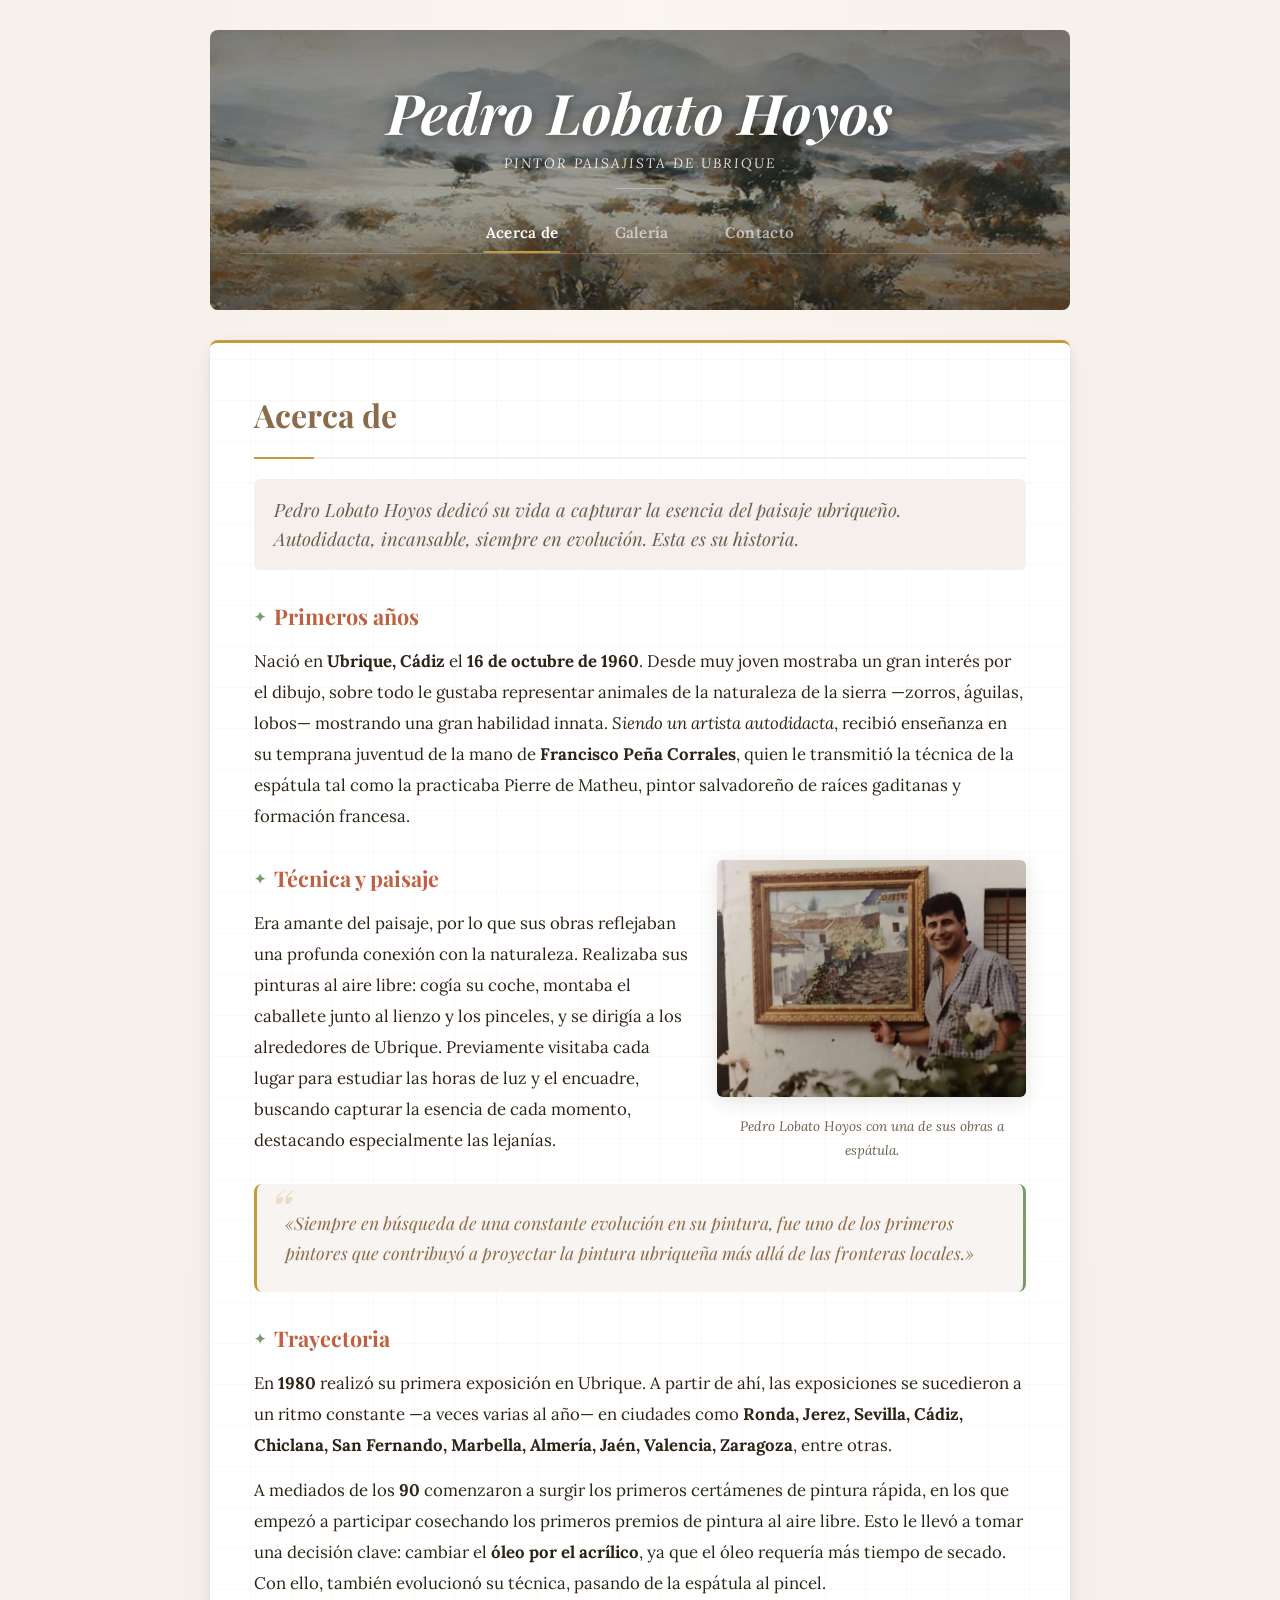
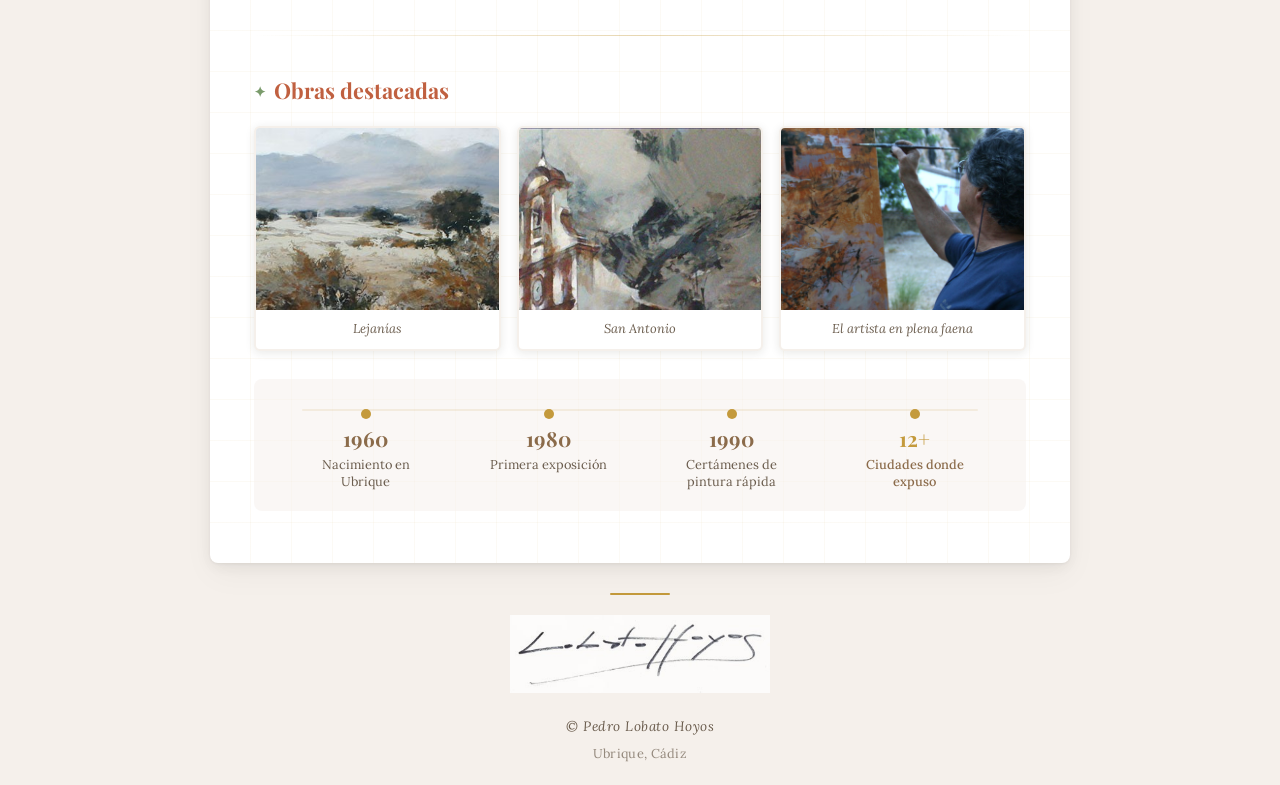
==== index.html @ 2341951a "Reorganiza proyecto en carpeta pedro-lobato/ y renombra HTML a index.html" ====
<!DOCTYPE html>
<html lang="es">
<head>
    <meta charset="UTF-8">
    <meta name="viewport" content="width=device-width, initial-scale=1.0">
    <title>Pedro Lobato Hoyos — Pintor paisajista de Ubrique</title>
    <meta name="description" content="Página oficial de Pedro Lobato Hoyos, pintor paisajista de Ubrique, Cádiz. Conoce su obra, trayectoria y exposiciones.">
    <meta property="og:title" content="Pedro Lobato Hoyos — Pintor paisajista">
    <meta property="og:description" content="Artista autodidacta de Ubrique, Cádiz. Trayectoria desde 1980. Conoce la vida y obra de este pintor paisajista.">
    <meta property="og:type" content="website">
    <link rel="icon" type="image/svg+xml" href="favicon.svg">
    <link rel="preload" as="image" href="imagen/lejania-1.jpg" fetchpriority="high">
    <link rel="preconnect" href="https://fonts.googleapis.com">
    <link rel="preconnect" href="https://fonts.gstatic.com" crossorigin>
    <link href="https://fonts.googleapis.com/css2?family=Playfair+Display:ital,wght@0,400;0,700;1,400&family=Lora:ital,wght@0,400;0,600;1,400&display=swap" rel="stylesheet">
    <link rel="stylesheet" href="css/style.css">
</head>
<body>

    <a href="#page-nav" class="skip-link">Saltar a la navegación</a>

    <header>
        <h1>Pedro Lobato Hoyos</h1>
        <p class="header-subtitle">Pintor paisajista de Ubrique</p>
        <nav id="page-nav" tabindex="-1" aria-label="Secciones de la página">
            <div class="tabs-buttons" role="tablist">
                <button class="tab-button active" role="tab" aria-selected="true" aria-controls="about" id="tab-about" data-tab="about">Acerca de</button>
                <button class="tab-button" role="tab" aria-selected="false" aria-controls="gallery" id="tab-gallery" data-tab="gallery">Galería</button>
                <button class="tab-button" role="tab" aria-selected="false" aria-controls="contact" id="tab-contact" data-tab="contact">Contacto</button>
            </div>
        </nav>
    </header>

    <main id="main-content">
        <section class="tab-content active" role="tabpanel" id="about" aria-labelledby="tab-about" aria-live="polite">
            <h2>Acerca de</h2>

            <article class="bio">
                <p class="bio-intro">Pedro Lobato Hoyos dedicó su vida a capturar la esencia del paisaje ubriqueño. Autodidacta, incansable, siempre en evolución. Esta es su historia.</p>

                <section class="bio-section">
                    <h3><span class="section-icon" aria-hidden="true">✦</span> Primeros años</h3>
                    <p>Nació en <strong>Ubrique, Cádiz</strong> el <strong>16 de octubre de 1960</strong>. Desde muy joven mostraba un gran interés por el dibujo, sobre todo le gustaba representar animales de la naturaleza de la sierra —zorros, águilas, lobos— mostrando una gran habilidad innata. <em>Siendo un artista autodidacta</em>, recibió enseñanza en su temprana juventud de la mano de <strong>Francisco Peña Corrales</strong>, quien le transmitió la técnica de la espátula tal como la practicaba Pierre de Matheu, pintor salvadoreño de raíces gaditanas y formación francesa.</p>
                </section>

                <figure class="article-image-figure" data-reveal>
                    <img class="article-image" src="imagen/Espatula.jpg" alt="Pedro Lobato Hoyos pintando al aire libre con la técnica de la espátula" loading="lazy" decoding="async">
                    <figcaption>Pedro Lobato Hoyos con una de sus obras a espátula.</figcaption>
                </figure>

                <section class="bio-section">
                    <h3><span class="section-icon" aria-hidden="true">✦</span> Técnica y paisaje</h3>
                    <p>Era amante del paisaje, por lo que sus obras reflejaban una profunda conexión con la naturaleza. Realizaba sus pinturas al aire libre: cogía su coche, montaba el caballete junto al lienzo y los pinceles, y se dirigía a los alrededores de Ubrique. Previamente visitaba cada lugar para estudiar las horas de luz y el encuadre, buscando capturar la esencia de cada momento, destacando especialmente las lejanías.</p>
                </section>

                <blockquote class="pull-quote" data-reveal>
                    <p>«Siempre en búsqueda de una constante evolución en su pintura, fue uno de los primeros pintores que contribuyó a proyectar la pintura ubriqueña más allá de las fronteras locales.»</p>
                </blockquote>

                <section class="bio-section">
                    <h3><span class="section-icon" aria-hidden="true">✦</span> Trayectoria</h3>
                    <p>En <strong>1980</strong> realizó su primera exposición en Ubrique. A partir de ahí, las exposiciones se sucedieron a un ritmo constante —a veces varias al año— en ciudades como <strong>Ronda, Jerez, Sevilla, Cádiz, Chiclana, San Fernando, Marbella, Almería, Jaén, Valencia, Zaragoza</strong>, entre otras.</p>
                    <p>A mediados de los <strong>90</strong> comenzaron a surgir los primeros certámenes de pintura rápida, en los que empezó a participar cosechando los primeros premios de pintura al aire libre. Esto le llevó a tomar una decisión clave: cambiar el <strong>óleo por el acrílico</strong>, ya que el óleo requería más tiempo de secado. Con ello, también evolucionó su técnica, pasando de la espátula al pincel.</p>
                </section>

                <div class="section-divider" aria-hidden="true"></div>

                <section class="bio-section">
                    <h3><span class="section-icon" aria-hidden="true">✦</span> Obras destacadas</h3>
                    <div class="mini-gallery">
                        <figure class="gallery-item" data-lightbox tabindex="0" role="button">
                            <img src="imagen/lejania-1.jpg" alt="Paisaje de lejanías de Ubrique" loading="lazy" decoding="async" width="400" height="300">
                            <figcaption>Lejanías</figcaption>
                        </figure>
                        <figure class="gallery-item" data-lightbox tabindex="0" role="button">
                            <img src="imagen/sanAntonio-1.jpg" alt="San Antonio — Pintura paisajista" loading="lazy" decoding="async" width="400" height="300">
                            <figcaption>San Antonio</figcaption>
                        </figure>
                        <figure class="gallery-item" data-lightbox tabindex="0" role="button">
                            <img src="imagen/lobatohoyos-pintando.jpg" alt="Pedro Lobato Hoyos pintando al aire libre" loading="lazy" decoding="async" width="400" height="300">
                            <figcaption>El artista en plena faena</figcaption>
                        </figure>
                    </div>
                </section>

                <div class="timeline">
                    <div class="timeline-item">
                        <div class="timeline-dot"></div>
                        <span class="timeline-year">1960</span>
                        <span class="timeline-label">Nacimiento en Ubrique</span>
                    </div>
                    <div class="timeline-item">
                        <div class="timeline-dot"></div>
                        <span class="timeline-year">1980</span>
                        <span class="timeline-label">Primera exposición</span>
                    </div>
                    <div class="timeline-item">
                        <div class="timeline-dot"></div>
                        <span class="timeline-year">1990</span>
                        <span class="timeline-label">Certámenes de pintura rápida</span>
                    </div>
                    <div class="timeline-item">
                        <div class="timeline-dot"></div>
                        <span class="timeline-year">12+</span>
                        <span class="timeline-label">Ciudades donde expuso</span>
                    </div>
                </div>
            </article>
        </section>

        <section class="tab-content" role="tabpanel" id="gallery" aria-labelledby="tab-gallery" >
            <h2>Galería</h2>

            <div class="gallery-grid" id="gallery-grid"></div>
        </section>

        <section class="tab-content" role="tabpanel" id="contact" aria-labelledby="tab-contact">
            <h2>Contacto</h2>

            <div class="contact-card">
                <p class="contact-name">Belén Hoyo</p>
                <p class="contact-role">Contacto de la obra y legado de Pedro Lobato Hoyos</p>

                <div class="contact-divider"></div>

                <div class="contact-row">
                    <span class="contact-label" aria-hidden="true">✉</span>
                    <a class="contact-link" href="mailto:belen.hoyo@pedrolobatohoyos.com">belen.hoyo@pedrolobatohoyos.com</a>
                </div>

                <div class="contact-row">
                    <span class="contact-label" aria-hidden="true">✆</span>
                    <a class="contact-link" href="tel:+34656789123">+34 656 789 123</a>
                </div>

                <div class="contact-divider"></div>

                <p class="contact-location">Ubrique, Cádiz — España</p>
            </div>
        </section>
    </main>

    <footer>
        <div class="footer-divider"></div>
        <img class="footer-signature" src="imagen/firma-lobatohoyos.jpg" alt="Firma de Pedro Lobato Hoyos" loading="lazy" decoding="async">
        <p class="footer-copy">&copy; Pedro Lobato Hoyos</p>
        <p class="footer-location">Ubrique, Cádiz</p>
    </footer>

    <div class="lightbox" role="dialog" aria-modal="true" aria-label="Visualización de imagen">
        <button class="lightbox-close" aria-label="Cerrar">&times;</button>
        <button class="lightbox-nav lightbox-prev" aria-label="Anterior">&#8249;</button>
        <button class="lightbox-nav lightbox-next" aria-label="Siguiente">&#8250;</button>
        <img class="lightbox-image" src="" alt="">
        <p class="lightbox-caption"></p>
    </div>

    <button class="back-to-top" aria-label="Volver arriba">&#8593;</button>

    <script src="js/script.js"></script>
</body>
</html>
---- css/style.css ----
* {
    margin: 0;
    padding: 0;
    box-sizing: border-box;
}

:root {
    --color-primary: #8B6B4A;
    --color-primary-light: #C49A3C;
    --color-accent: #C06040;
    --color-accent-secondary: #7A9B6B;
    --color-bg: #F5F0EB;
    --color-surface: #FFFFFF;
    --color-text: #2C2416;
    --color-text-muted: #6B5D4E;
    --font-display: 'Playfair Display', Georgia, serif;
    --font-body: 'Lora', Georgia, 'Times New Roman', serif;
    --max-width: 860px;
}

html {
    scroll-behavior: smooth;
}

body {
    font-family: var(--font-body);
    color: var(--color-text);
    background: var(--color-bg) radial-gradient(ellipse at 50% 0%, #FAF5EE 0%, transparent 65%);
    line-height: 1.75;
    padding: 30px 20px 0;
}

.skip-link {
    position: absolute;
    top: -100%;
    left: 50%;
    transform: translateX(-50%);
    z-index: 9999;
    background: var(--color-primary);
    color: white;
    padding: 10px 20px;
    border-radius: 0 0 6px 6px;
    font-family: var(--font-body);
    font-size: 0.9rem;
    font-weight: 600;
    text-decoration: none;
    transition: top 0.2s ease;
}

.skip-link:focus {
    top: 0;
    outline: 2px solid var(--color-primary-light);
    outline-offset: 2px;
}

*:focus-visible {
    outline: 2px solid var(--color-primary-light);
    outline-offset: 2px;
}

header {
    background-image: url('../imagen/lejania-1.jpg');
    background-repeat: no-repeat;
    background-size: cover;
    background-position: center 20%;
    color: white;
    padding: 50px 30px 24px;
    border-radius: 8px;
    margin-bottom: 30px;
    position: relative;
    display: flex;
    flex-direction: column;
    align-items: center;
    text-align: center;
    gap: 8px;
    min-height: 280px;
    max-width: var(--max-width);
    margin-left: auto;
    margin-right: auto;
    animation: headerFadeIn 0.9s ease both;
}

header::before {
    content: '';
    position: absolute;
    inset: 0;
    background: linear-gradient(180deg,
        rgba(44, 36, 22, 0.55) 0%,
        rgba(44, 36, 22, 0.30) 60%,
        rgba(44, 36, 22, 0.50) 100%);
    border-radius: 8px;
}

header h1 {
    position: relative;
    z-index: 1;
    font-family: var(--font-display);
    font-size: 3.5rem;
    font-weight: 700;
    font-style: italic;
    text-shadow: 0 2px 12px rgba(0, 0, 0, 0.4);
    line-height: 1.15;
}

.header-subtitle {
    position: relative;
    z-index: 1;
    font-family: var(--font-body);
    font-style: italic;
    opacity: 0.85;
    letter-spacing: 2px;
    text-transform: uppercase;
    font-size: 0.85rem;
}

.header-subtitle::after {
    content: '';
    display: block;
    width: 50px;
    height: 1px;
    background: rgba(255, 255, 255, 0.35);
    margin: 12px auto 0;
}

nav {
    position: relative;
    z-index: 1;
    margin-top: 16px;
    width: 100%;
}

.tabs-buttons {
    display: flex;
    gap: 0;
    justify-content: center;
    border-bottom: 1px solid rgba(255, 255, 255, 0.20);
}

.tab-button {
    padding: 10px 28px;
    background: transparent;
    border: none;
    color: rgba(255, 255, 255, 0.6);
    cursor: pointer;
    font-family: var(--font-body);
    font-size: 0.95rem;
    font-weight: 600;
    transition: all 0.3s ease;
    border-bottom: 2px solid transparent;
    margin-bottom: -1px;
    letter-spacing: 0.3px;
    position: relative;
}

.tab-button::after {
    content: '';
    position: absolute;
    bottom: -1px;
    left: 50%;
    width: 0;
    height: 2px;
    background: var(--color-primary-light);
    transition: all 0.3s ease;
    transform: translateX(-50%);
}

.tab-button:hover {
    color: white;
    background: rgba(255, 255, 255, 0.06);
}

.tab-button:hover::after {
    width: 40%;
}

.tab-button.active {
    color: white;
}

.tab-button.active::after {
    width: 60%;
}

main {
    position: relative;
    overflow: hidden;
    background-color: var(--color-surface);
    padding: 44px;
    border-radius: 8px;
    border-top: 3px solid var(--color-primary-light);
    box-shadow:
        0 1px 3px rgba(44, 36, 22, 0.06),
        0 4px 16px rgba(44, 36, 22, 0.07),
        0 12px 32px rgba(44, 36, 22, 0.04);
    max-width: var(--max-width);
    margin: 0 auto;
    min-height: 500px;
    background-image:
        repeating-linear-gradient(0deg, transparent, transparent 40px, rgba(196, 154, 60, 0.05) 40px, rgba(196, 154, 60, 0.05) 41px),
        repeating-linear-gradient(90deg, transparent, transparent 40px, rgba(196, 154, 60, 0.05) 40px, rgba(196, 154, 60, 0.05) 41px);
}

.tab-content {
    opacity: 0;
    visibility: hidden;
    position: absolute;
    width: 100%;
    left: 0;
    top: 0;
    pointer-events: none;
}

.tab-content.active {
    opacity: 1;
    visibility: visible;
    position: relative;
    pointer-events: auto;
    animation: fadeIn 0.45s ease both;
}

.tab-content h2 {
    font-family: var(--font-display);
    font-size: 2rem;
    color: var(--color-primary);
    margin-bottom: 20px;
    padding-bottom: 14px;
    border-bottom: 2px solid var(--color-bg);
    position: relative;
}

.tab-content h2::after {
    content: '';
    position: absolute;
    bottom: -2px;
    left: 0;
    width: 60px;
    height: 2px;
    background: var(--color-primary-light);
}

.bio-intro {
    font-family: var(--font-display);
    font-size: 1.15rem;
    font-style: italic;
    color: var(--color-text-muted);
    margin-bottom: 28px;
    padding: 16px 20px;
    background: var(--color-bg);
    border-radius: 6px;
    line-height: 1.6;
}

.bio-section {
    margin-bottom: 24px;
}

.bio-section h3 {
    font-family: var(--font-display);
    font-size: 1.35rem;
    color: var(--color-accent);
    margin-top: 28px;
    margin-bottom: 10px;
    display: flex;
    align-items: center;
    gap: 8px;
}

.section-icon {
    color: var(--color-accent-secondary);
    font-size: 0.9rem;
}

.bio-section p {
    font-size: 1.05rem;
    line-height: 1.85;
    color: var(--color-text);
    margin-bottom: 14px;
}

.section-divider {
    width: 100%;
    height: 1px;
    background: linear-gradient(90deg, transparent, var(--color-primary-light), transparent);
    margin: 36px 0;
    opacity: 0.4;
    clear: both;
}

.mini-gallery {
    display: grid;
    grid-template-columns: repeat(3, 1fr);
    gap: 16px;
    margin: 16px 0 8px;
}

.gallery-item {
    margin: 0;
    border-radius: 6px;
    overflow: hidden;
    box-shadow: 0 2px 10px rgba(44, 36, 22, 0.10);
    transition: transform 0.4s ease, box-shadow 0.4s ease, border-color 0.3s ease;
    background: var(--color-bg);
    cursor: pointer;
    border: 2px solid transparent;
}

.gallery-item:focus-visible {
    outline: 2px solid var(--color-primary-light);
    outline-offset: 2px;
}

.gallery-item:hover {
    transform: translateY(-4px);
    box-shadow: 0 8px 24px rgba(44, 36, 22, 0.15);
    border-color: var(--color-primary-light);
}

.gallery-item img {
    width: 100%;
    height: auto;
    aspect-ratio: 4/3;
    object-fit: cover;
    display: block;
    transition: transform 0.5s ease;
    background: var(--color-bg);
}

.gallery-item:hover img {
    transform: scale(1.08);
}

.gallery-item figcaption {
    padding: 8px 10px;
    font-size: 0.8rem;
    color: var(--color-text-muted);
    font-style: italic;
    text-align: center;
    background: var(--color-surface);
}

.gallery-grid {
    display: grid;
    grid-template-columns: repeat(3, 1fr);
    gap: 20px;
}

.gallery-card {
    border-radius: 8px;
    overflow: hidden;
    box-shadow: 0 2px 12px rgba(44, 36, 22, 0.08);
    transition: transform 0.4s ease, box-shadow 0.4s ease;
    cursor: pointer;
    background: var(--color-surface);
    opacity: 0;
    transform: translateY(24px);
    margin: 0;
    position: relative;
}

.gallery-card.visible {
    animation: cardFadeIn 0.55s ease both;
}

.gallery-card:focus-visible {
    outline: 2px solid var(--color-primary-light);
    outline-offset: 3px;
}

.gallery-card:hover {
    transform: translateY(-6px);
    box-shadow: 0 12px 32px rgba(44, 36, 22, 0.12);
}

.gallery-card img {
    display: block;
    width: 100%;
    aspect-ratio: 4/3;
    object-fit: cover;
    transition: transform 0.5s ease;
    background: var(--color-text-muted);
}

@media (hover: none) and (pointer: coarse) {
    .gallery-card::after {
        content: '';
        position: absolute;
        bottom: 10px;
        right: 10px;
        width: 32px;
        height: 32px;
        border-radius: 50%;
        background: rgba(44, 36, 22, 0.55) url("data:image/svg+xml,%3Csvg xmlns='http://www.w3.org/2000/svg' viewBox='0 0 24 24' fill='none' stroke='white' stroke-width='2' stroke-linecap='round' stroke-linejoin='round'%3E%3Ccircle cx='11' cy='11' r='8'/%3E%3Cline x1='21' y1='21' x2='16.65' y2='16.65'/%3E%3C/svg%3E") center/18px no-repeat;
        z-index: 2;
        pointer-events: none;
    }

    .gallery-card:hover .gallery-card-hover {
        display: none;
    }
}

.gallery-card:hover img {
    transform: scale(1.08);
}

.gallery-card-hover {
    position: absolute;
    inset: 0;
    background: rgba(44, 36, 22, 0.5);
    display: flex;
    align-items: center;
    justify-content: center;
    opacity: 0;
    transition: opacity 0.35s ease;
}

.gallery-card:hover .gallery-card-hover {
    opacity: 1;
}

.gallery-card-zoom {
    color: white;
    font-family: var(--font-body);
    font-size: 0.85rem;
    letter-spacing: 0.5px;
    border: 1px solid rgba(255, 255, 255, 0.5);
    padding: 8px 22px;
    border-radius: 20px;
    transform: translateY(8px);
    transition: transform 0.3s ease, background 0.3s ease;
}

.gallery-card:hover .gallery-card-zoom {
    transform: translateY(0);
}

@keyframes cardFadeIn {
    from {
        opacity: 0;
        transform: translateY(24px);
    }
    to {
        opacity: 1;
        transform: translateY(0);
    }
}

.timeline {
    display: flex;
    justify-content: space-between;
    position: relative;
    margin: 28px 0 8px;
    padding: 30px 20px 20px;
    background: rgba(245, 240, 235, 0.5);
    border-radius: 8px;
}

.timeline::before {
    content: '';
    position: absolute;
    top: 30px;
    left: 48px;
    right: 48px;
    height: 2px;
    background: var(--color-primary-light);
    opacity: 0.12;
    border-radius: 1px;
    pointer-events: none;
}

.timeline-item {
    display: flex;
    flex-direction: column;
    align-items: center;
    gap: 8px;
    flex: 1;
    text-align: center;
    position: relative;
    padding: 0 4px;
}

.timeline-dot {
    width: 10px;
    height: 10px;
    border-radius: 50%;
    background: var(--color-primary-light);
    position: relative;
    z-index: 1;
    flex-shrink: 0;
    transition: transform 0.3s ease, box-shadow 0.3s ease;
}

.timeline-item:hover .timeline-dot {
    transform: scale(1.8);
    box-shadow: 0 0 0 4px rgba(196, 154, 60, 0.15);
}

.timeline-year {
    font-family: var(--font-display);
    font-size: 1.3rem;
    font-weight: 700;
    color: var(--color-primary);
    line-height: 1.1;
}

.timeline-item:hover .timeline-year {
    color: var(--color-accent);
}

.timeline-label {
    font-size: 0.8rem;
    color: var(--color-text-muted);
    line-height: 1.3;
    max-width: 130px;
}

.timeline-item:last-child .timeline-year {
    color: var(--color-primary-light);
}

.timeline-item:last-child .timeline-label {
    color: var(--color-primary);
    font-weight: 500;
}

.timeline-item:last-child:hover .timeline-year {
    color: var(--color-accent);
}

[data-reveal] {
    opacity: 0;
    transform: translateY(20px);
    transition: opacity 0.7s ease, transform 0.7s ease;
}

[data-reveal].revealed {
    opacity: 1;
    transform: translateY(0);
}

.article-image-figure {
    margin: 20px 0;
    text-align: center;
}

.article-image {
    width: 100%;
    max-width: 420px;
    height: auto;
    border-radius: 6px;
    box-shadow: 0 4px 20px rgba(44, 36, 22, 0.12);
    transition: transform 0.4s ease, box-shadow 0.4s ease;
    background: var(--color-bg);
}

.article-image:hover {
    transform: scale(1.02);
    box-shadow: 0 8px 28px rgba(44, 36, 22, 0.18);
}

.article-image-figure figcaption {
    font-size: 0.85rem;
    color: var(--color-text-muted);
    margin-top: 10px;
    font-style: italic;
}

.pull-quote {
    margin: 28px 0;
    padding: 24px 28px;
    border-left: 3px solid var(--color-primary-light);
    border-right: 3px solid var(--color-accent-secondary);
    background: rgba(245, 240, 235, 0.7);
    border-radius: 8px;
    font-family: var(--font-display);
    font-style: italic;
    font-size: 1.15rem;
    color: var(--color-primary);
    position: relative;
}

.pull-quote::before {
    content: '\201C';
    font-family: var(--font-display);
    font-size: 3.5rem;
    color: var(--color-primary-light);
    position: absolute;
    top: -4px;
    left: 12px;
    line-height: 1;
    opacity: 0.25;
}

.pull-quote p {
    margin: 0;
    color: var(--color-primary);
    font-size: 1.1rem;
    line-height: 1.7;
}

.contact-card {
    max-width: 480px;
    margin: 10px auto 0;
    text-align: center;
    padding: 36px 28px;
    background: var(--color-bg);
    border-radius: 8px;
    border: 1px solid rgba(196, 154, 60, 0.15);
}

.contact-name {
    font-family: var(--font-display);
    font-size: 1.5rem;
    font-weight: 700;
    color: var(--color-primary);
    margin-bottom: 4px;
}

.contact-role {
    font-size: 0.85rem;
    color: var(--color-text-muted);
    font-style: italic;
    margin-bottom: 0;
}

.contact-divider {
    width: 40px;
    height: 1px;
    background: var(--color-primary-light);
    margin: 18px auto;
    opacity: 0.4;
}

.contact-row {
    display: flex;
    align-items: center;
    justify-content: center;
    gap: 10px;
    margin: 14px 0;
}

.contact-label {
    font-size: 1.2rem;
    color: var(--color-primary-light);
    line-height: 1;
}

.contact-link {
    font-family: var(--font-body);
    font-size: 1rem;
    color: var(--color-text);
    text-decoration: none;
    border-bottom: 1px solid transparent;
    transition: border-color 0.25s ease, color 0.25s ease;
}

.contact-link:hover {
    color: var(--color-primary-light);
    border-bottom-color: var(--color-primary-light);
}

.contact-link:focus-visible {
    outline: 2px solid var(--color-primary-light);
    outline-offset: 2px;
    border-radius: 2px;
}

.contact-location {
    font-size: 0.9rem;
    color: var(--color-text-muted);
    font-style: italic;
    margin: 0;
}

footer {
    max-width: var(--max-width);
    margin: 30px auto 0;
    text-align: center;
    padding: 0 20px 20px;
}

.footer-divider {
    width: 60px;
    height: 2px;
    background: var(--color-primary-light);
    margin: 0 auto 20px;
    border-radius: 2px;
}

.footer-copy {
    font-size: 0.85rem;
    color: var(--color-text-muted);
    margin-top: 14px;
    font-style: italic;
    letter-spacing: 0.5px;
}

.footer-location {
    font-size: 0.8rem;
    color: var(--color-text-muted);
    margin-top: 4px;
    opacity: 0.7;
    letter-spacing: 0.3px;
}

.footer-signature {
    max-width: 260px;
    width: 100%;
    height: auto;
    opacity: 0.8;
    transition: opacity 0.4s ease;
}

.footer-signature:hover {
    opacity: 1;
}

.lightbox {
    display: flex;
    position: fixed;
    inset: 0;
    z-index: 9999;
    background: rgba(0, 0, 0, 0.85);
    justify-content: center;
    align-items: center;
    flex-direction: column;
    padding: 40px;
    cursor: pointer;
    opacity: 0;
    pointer-events: none;
    transition: opacity 0.3s ease;
}

.lightbox.open {
    opacity: 1;
    pointer-events: auto;
}

.lightbox.open .lightbox-image,
.lightbox.open .lightbox-caption {
    animation: lightboxIn 0.35s ease both;
}

@keyframes lightboxIn {
    from {
        opacity: 0;
        transform: scale(0.92);
    }
    to {
        opacity: 1;
        transform: scale(1);
    }
}

.lightbox-image {
    max-width: 90vw;
    max-height: 80vh;
    object-fit: contain;
    border-radius: 4px;
    box-shadow: 0 8px 40px rgba(0, 0, 0, 0.5);
    background: #1a1a1a;
    min-height: 200px;
    min-width: 200px;
}

.lightbox-image[src=""] ~ .lightbox-loading,
.lightbox-image:not([src=""]) + .lightbox-loading {
    display: none;
}

.lightbox-image:not([src=""])::before {
    content: '';
    display: block;
    padding-top: 56.25%;
}

.lightbox-caption {
    color: rgba(255, 255, 255, 0.8);
    font-family: var(--font-body);
    font-style: italic;
    font-size: 1rem;
    margin-top: 16px;
    text-align: center;
}

.lightbox-close {
    position: absolute;
    top: 20px;
    right: 30px;
    background: none;
    border: none;
    color: white;
    font-size: 2.5rem;
    cursor: pointer;
    opacity: 0.7;
    transition: opacity 0.3s ease;
    font-family: var(--font-body);
    line-height: 1;
    z-index: 3;
}

.lightbox-close:hover {
    opacity: 1;
}

.lightbox-nav {
    position: absolute;
    top: 50%;
    transform: translateY(-50%);
    background: rgba(0, 0, 0, 0.4);
    border: none;
    color: white;
    font-size: 2.8rem;
    cursor: pointer;
    opacity: 0.5;
    transition: opacity 0.3s ease, background 0.3s ease;
    z-index: 3;
    padding: 16px 10px;
    line-height: 1;
    border-radius: 4px;
    font-family: var(--font-body);
}

.lightbox-nav:hover {
    opacity: 1;
    background: rgba(0, 0, 0, 0.6);
}

.lightbox-prev {
    left: 16px;
}

.lightbox-next {
    right: 16px;
}

.lightbox.loading .lightbox-image {
    animation: lightboxPulse 1s ease-in-out infinite;
}

@keyframes lightboxPulse {
    0%, 100% { opacity: 0.6; }
    50% { opacity: 1; }
}

.lightbox-caption:empty {
    display: none;
}

.back-to-top {
    position: fixed;
    bottom: 30px;
    right: 30px;
    width: 44px;
    height: 44px;
    border-radius: 50%;
    background: var(--color-primary);
    color: white;
    border: none;
    font-size: 1.3rem;
    cursor: pointer;
    opacity: 0;
    pointer-events: none;
    transition: opacity 0.3s ease, transform 0.3s ease;
    box-shadow: 0 2px 12px rgba(44, 36, 22, 0.2);
    z-index: 1000;
    line-height: 1;
}

.back-to-top.visible {
    opacity: 1;
    pointer-events: auto;
    animation: backToTopAppear 0.35s ease both;
}

.back-to-top:hover {
    transform: translateY(-3px);
    background: var(--color-accent);
}

@keyframes fadeIn {
    from {
        opacity: 0;
        transform: translateY(8px);
    }
    to {
        opacity: 1;
        transform: translateY(0);
    }
}

@keyframes headerFadeIn {
    from {
        opacity: 0;
        transform: translateY(-16px);
    }
    to {
        opacity: 1;
        transform: translateY(0);
    }
}

@keyframes backToTopAppear {
    from {
        opacity: 0;
        transform: scale(0.5) translateY(10px);
    }
    to {
        opacity: 1;
        transform: scale(1) translateY(0);
    }
}

@media (max-width: 700px) {
    body {
        padding: 16px 12px;
    }

    header {
        padding: 36px 16px 18px;
        min-height: 200px;
    }

    header h1 {
        font-size: 2rem;
    }

    .header-subtitle {
        font-size: 0.8rem;
    }

    .tabs-buttons {
        width: 100%;
    }

    .tab-button {
        padding: 10px 14px;
        font-size: 0.85rem;
        flex: 1;
    }

    main {
        padding: 24px 18px;
        min-height: 300px;
    }

    .tab-content h2 {
        font-size: 1.5rem;
    }

    .bio-intro {
        font-size: 1rem;
        padding: 14px 16px;
    }

    .bio-section h3 {
        font-size: 1.15rem;
    }

    .article-image {
        max-width: 100%;
    }

    .mini-gallery {
        grid-template-columns: 1fr;
        gap: 12px;
    }

    .gallery-item img {
        height: auto;
        aspect-ratio: 16/9;
    }

    .gallery-grid {
        grid-template-columns: repeat(2, 1fr);
        gap: 14px;
    }

    .gallery-card img {
        aspect-ratio: 1/1;
    }

    .timeline {
        display: grid;
        grid-template-columns: repeat(2, 1fr);
        gap: 16px 8px;
        padding: 20px 16px;
    }

    .timeline::before {
        display: none;
    }

    .timeline-item {
        gap: 6px;
    }

    .timeline-dot {
        display: none;
    }

    .timeline-year {
        font-size: 1.1rem;
    }

    .timeline-label {
        max-width: none;
    }

    .pull-quote {
        padding: 18px 20px;
        font-size: 1rem;
    }

    .pull-quote p {
        font-size: 1rem;
    }

    .lightbox {
        padding: 20px;
    }

    .lightbox-nav {
        font-size: 2rem;
        padding: 12px 6px;
    }

    .lightbox-prev {
        left: 8px;
    }

    .lightbox-next {
        right: 8px;
    }

    .back-to-top {
        bottom: 20px;
        right: 20px;
        width: 40px;
        height: 40px;
        font-size: 1.1rem;
    }
}

@media (max-width: 399px) {
    .gallery-grid {
        grid-template-columns: 1fr;
        gap: 12px;
    }

    .gallery-card-zoom {
        font-size: 0.8rem;
        padding: 6px 16px;
    }

    .lightbox-nav {
        font-size: 1.8rem;
        padding: 10px 5px;
    }

    .lightbox-prev {
        left: 4px;
    }

    .lightbox-next {
        right: 4px;
    }

    .lightbox-close {
        top: 10px;
        right: 12px;
        font-size: 2rem;
    }
}

@media (min-width: 701px) {
    .article-image-figure {
        float: right;
        margin: 4px 0 12px 24px;
        max-width: 40%;
    }

    .bio::after {
        content: '';
        display: table;
        clear: both;
    }
}

@media print {
    body {
        background: white;
        color: black;
        padding: 0;
        font-size: 11pt;
    }

    .skip-link,
    .back-to-top,
    .lightbox,
    .tabs-buttons {
        display: none !important;
    }

    header {
        background: none !important;
        color: black;
        min-height: auto;
        padding: 20px 0;
        margin-bottom: 16px;
        animation: none !important;
    }

    header::before {
        display: none;
    }

    header h1 {
        color: black;
        text-shadow: none;
        font-size: 2rem;
    }

    .header-subtitle {
        color: #555;
    }

    .header-subtitle::after {
        background: #999;
    }

    nav {
        z-index: auto;
    }

    main {
        box-shadow: none;
        border: 1px solid #ccc;
        padding: 20px;
        min-height: auto;
        background: white;
    }

    .tab-content {
        display: block !important;
        opacity: 1 !important;
        visibility: visible !important;
        position: static !important;
        pointer-events: auto !important;
        animation: none !important;
    }

    .tab-content h2::after {
        background: #999;
    }

    .pull-quote {
        border-left-color: #999;
        border-right-color: #999;
        background: #f5f5f5;
    }

    .timeline {
        background: #f5f5f5;
        break-inside: avoid;
    }

    .timeline::before {
        opacity: 0.25;
    }

    .timeline-item:last-child .timeline-year {
        color: #555 !important;
    }

    .gallery-item {
        border-color: #ddd !important;
    }

    [data-reveal] {
        opacity: 1 !important;
        transform: none !important;
    }

    footer {
        margin-top: 20px;
    }

    .section-divider {
        opacity: 0.2;
    }
}
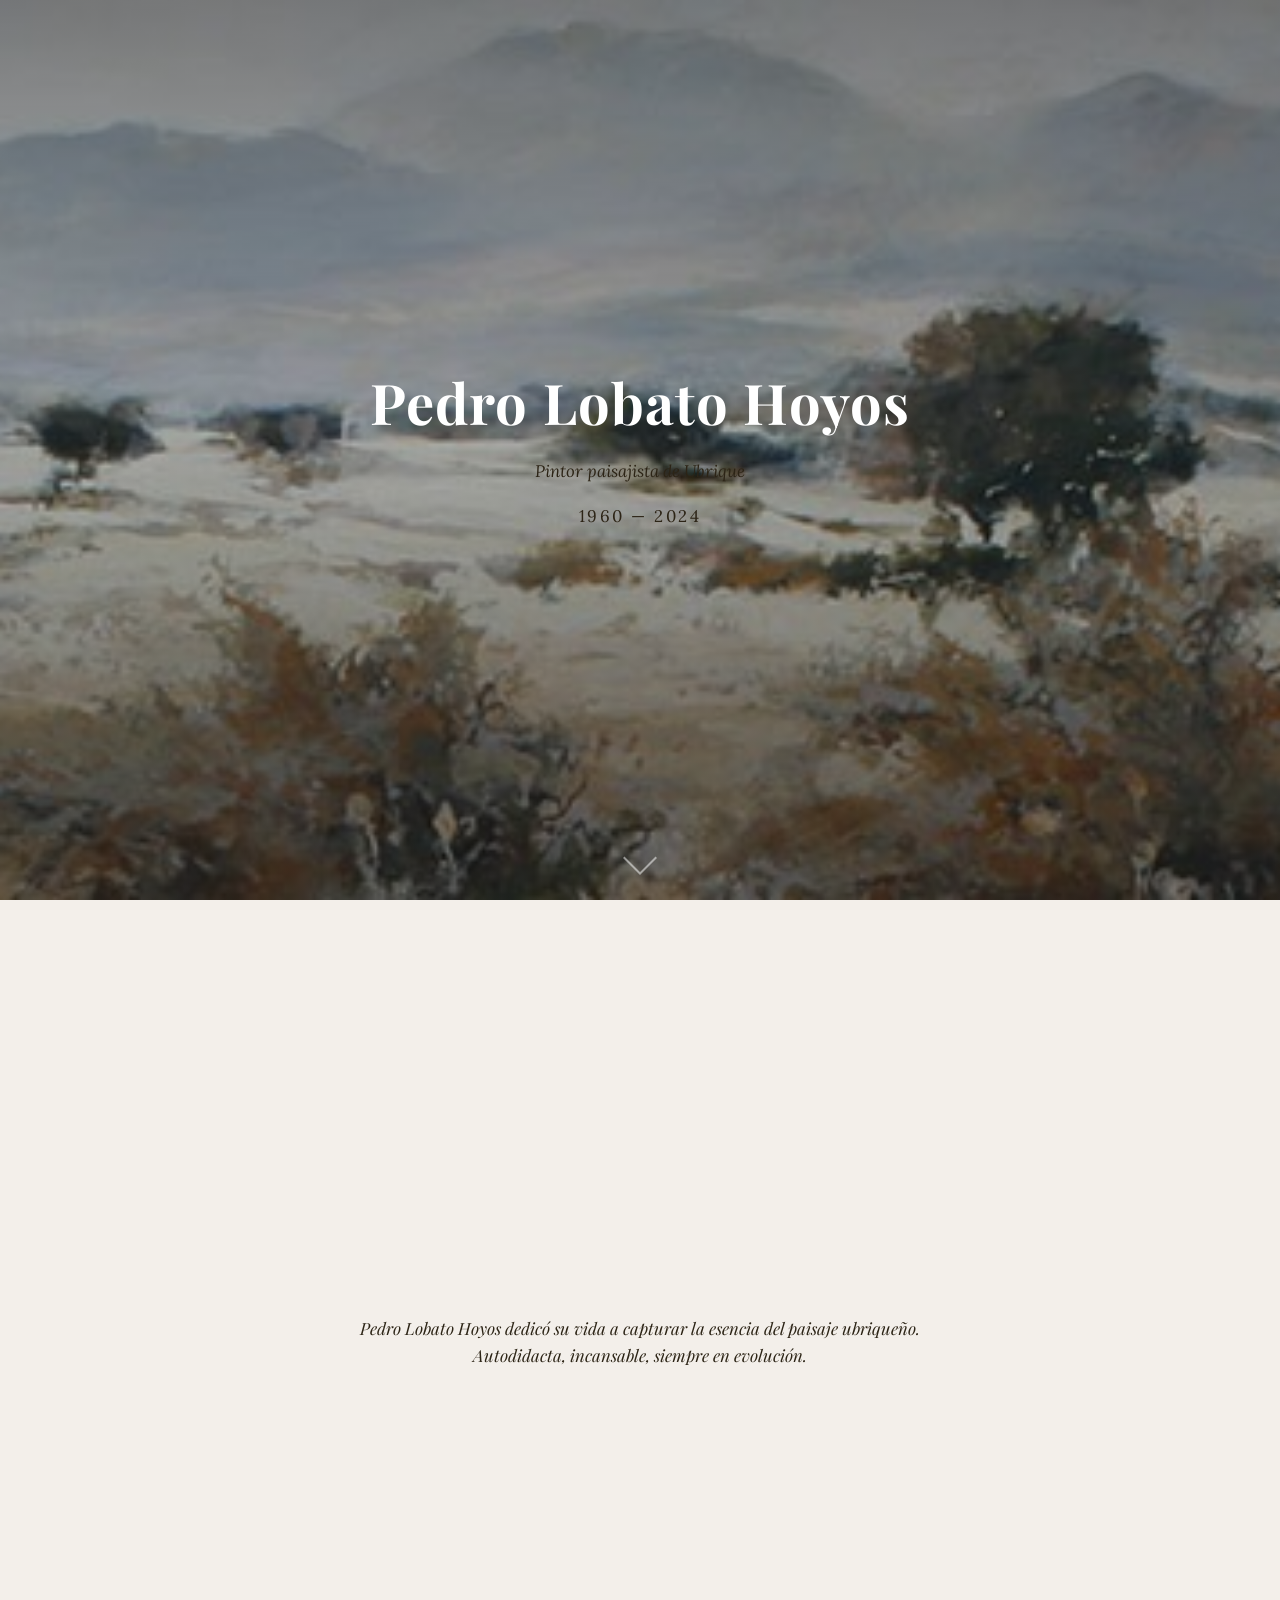
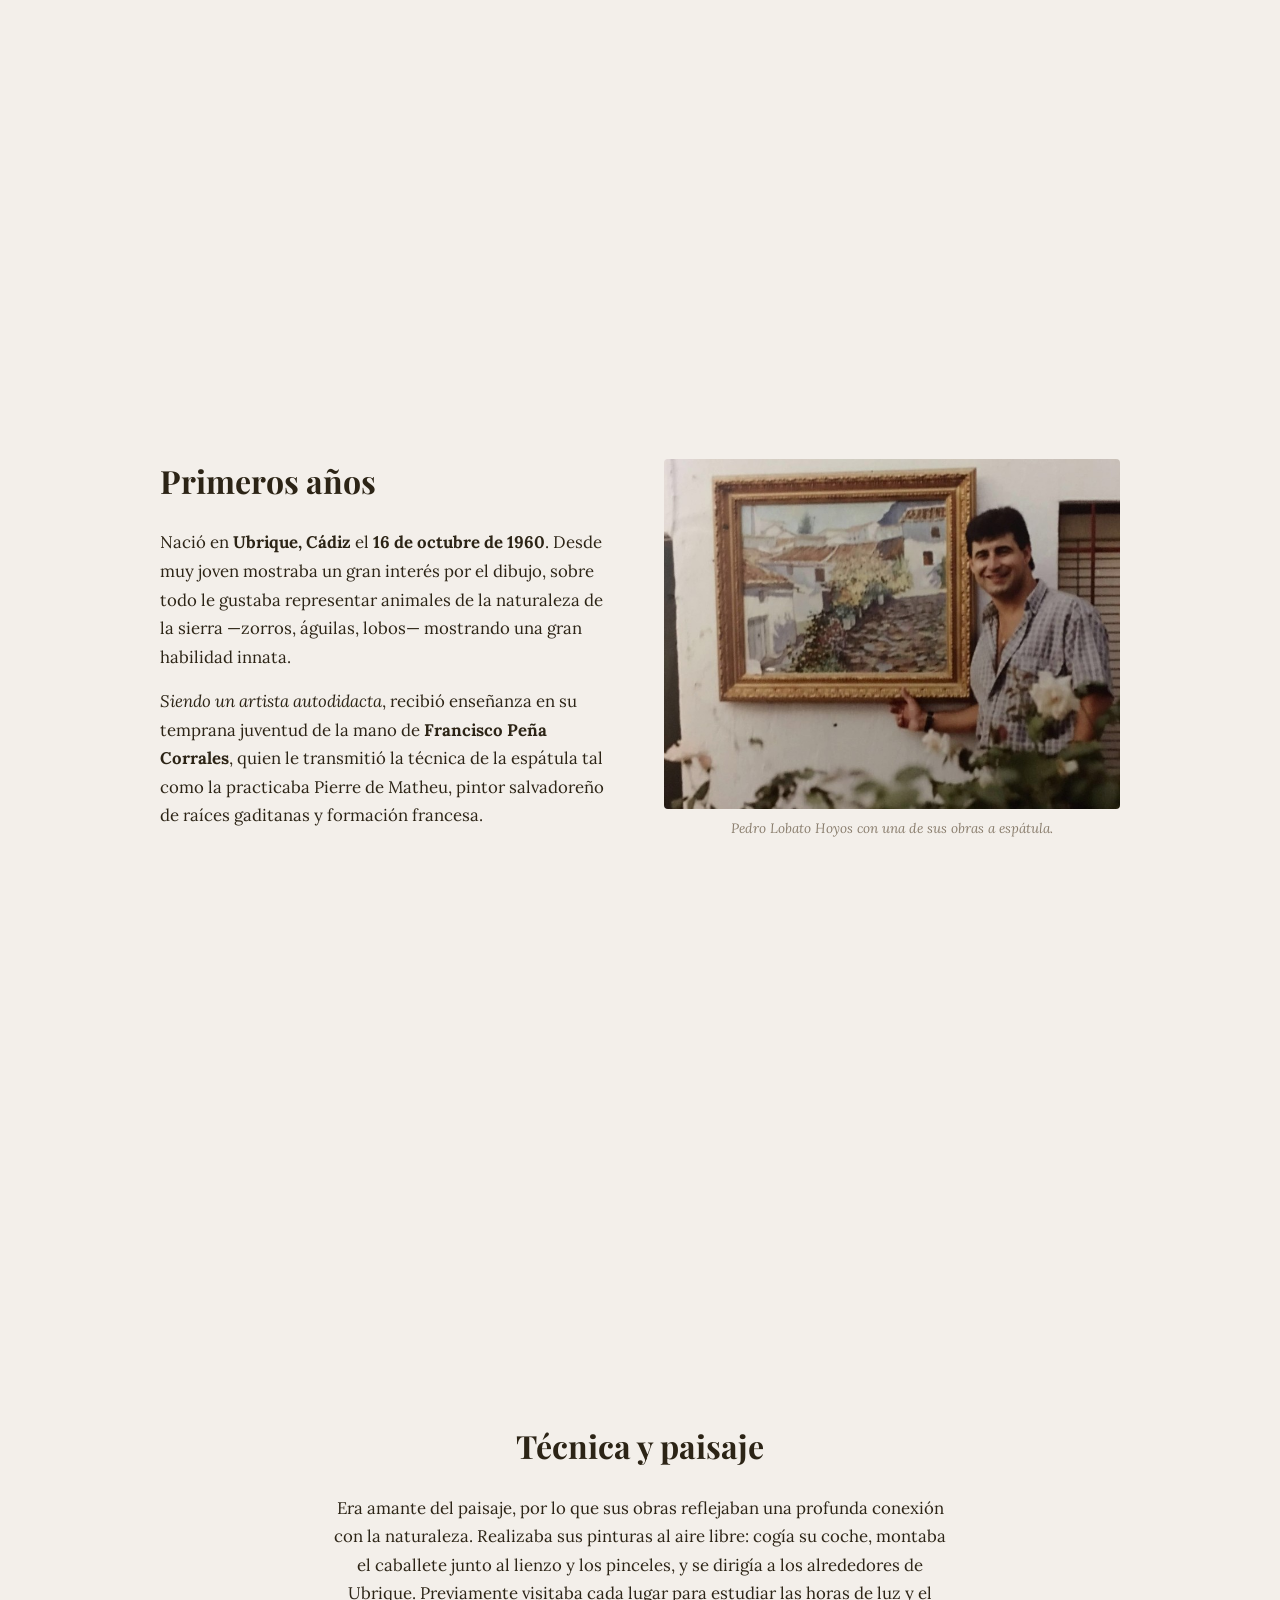
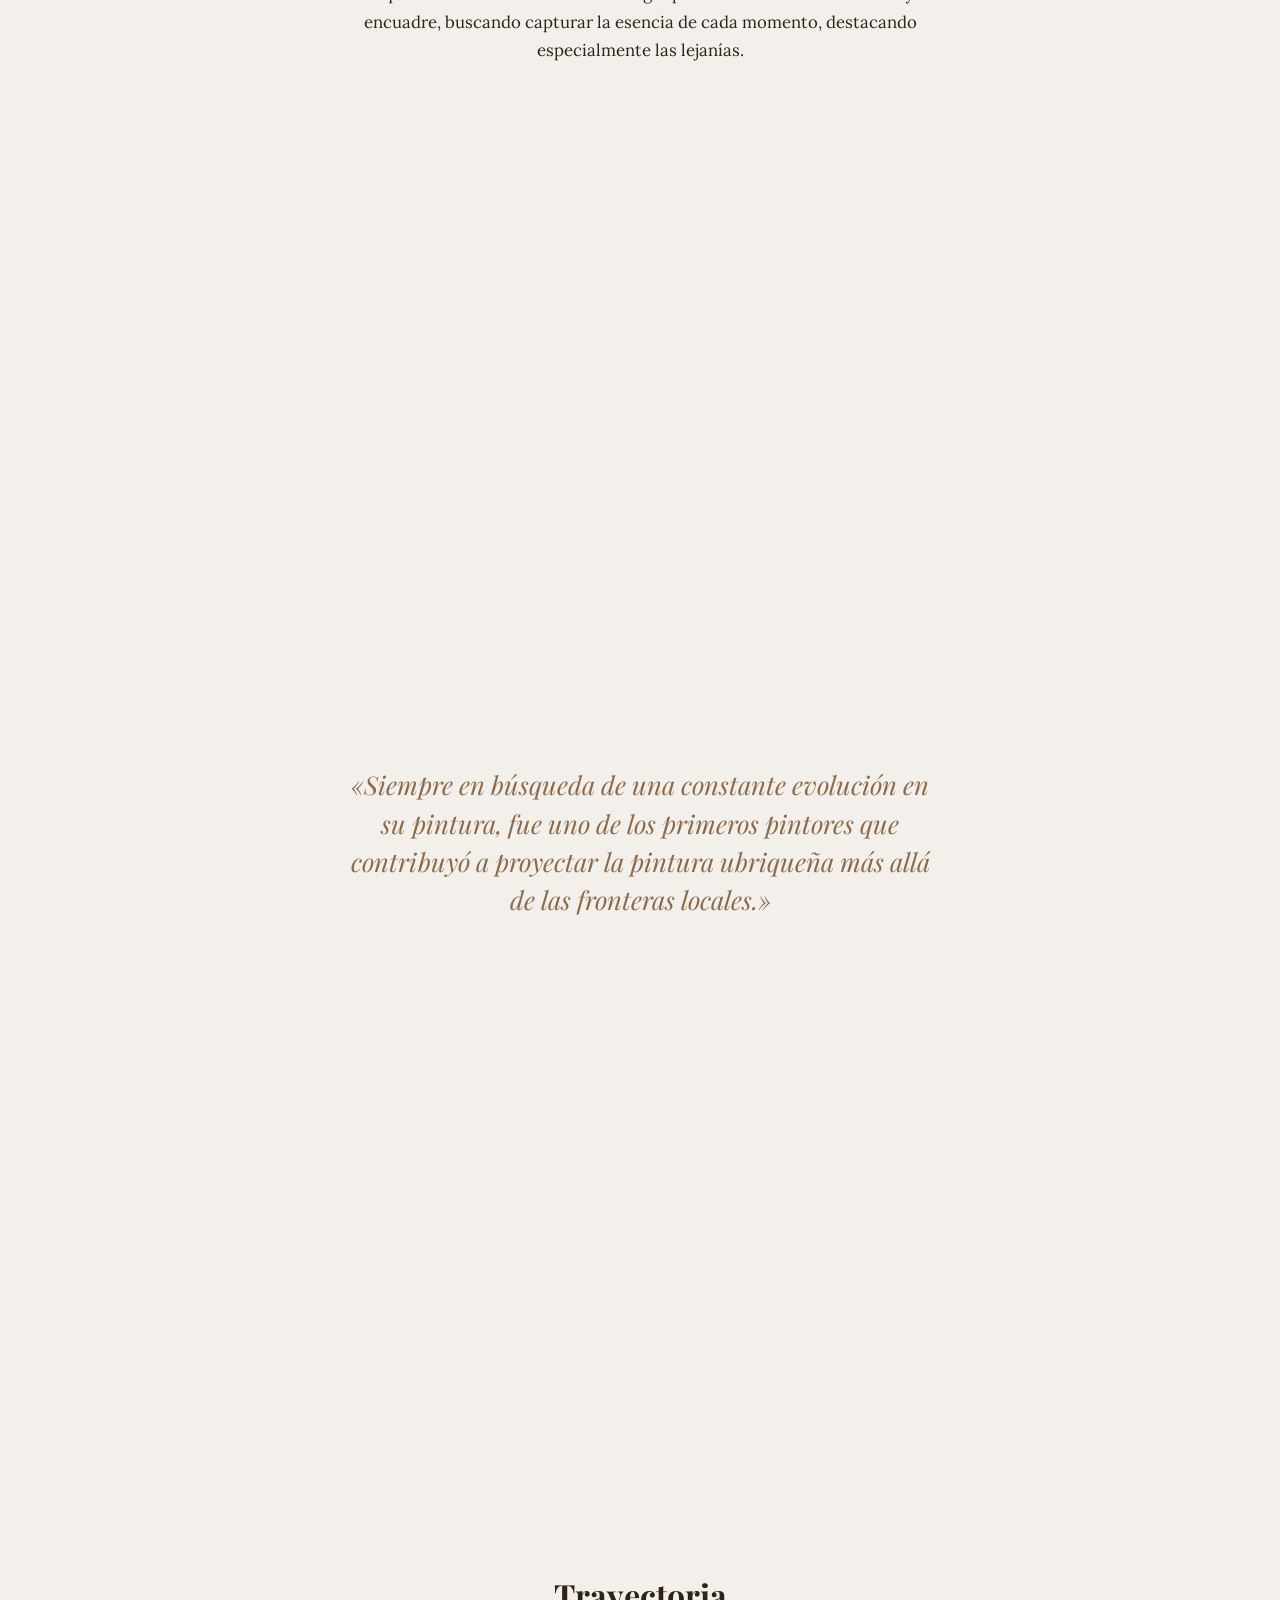
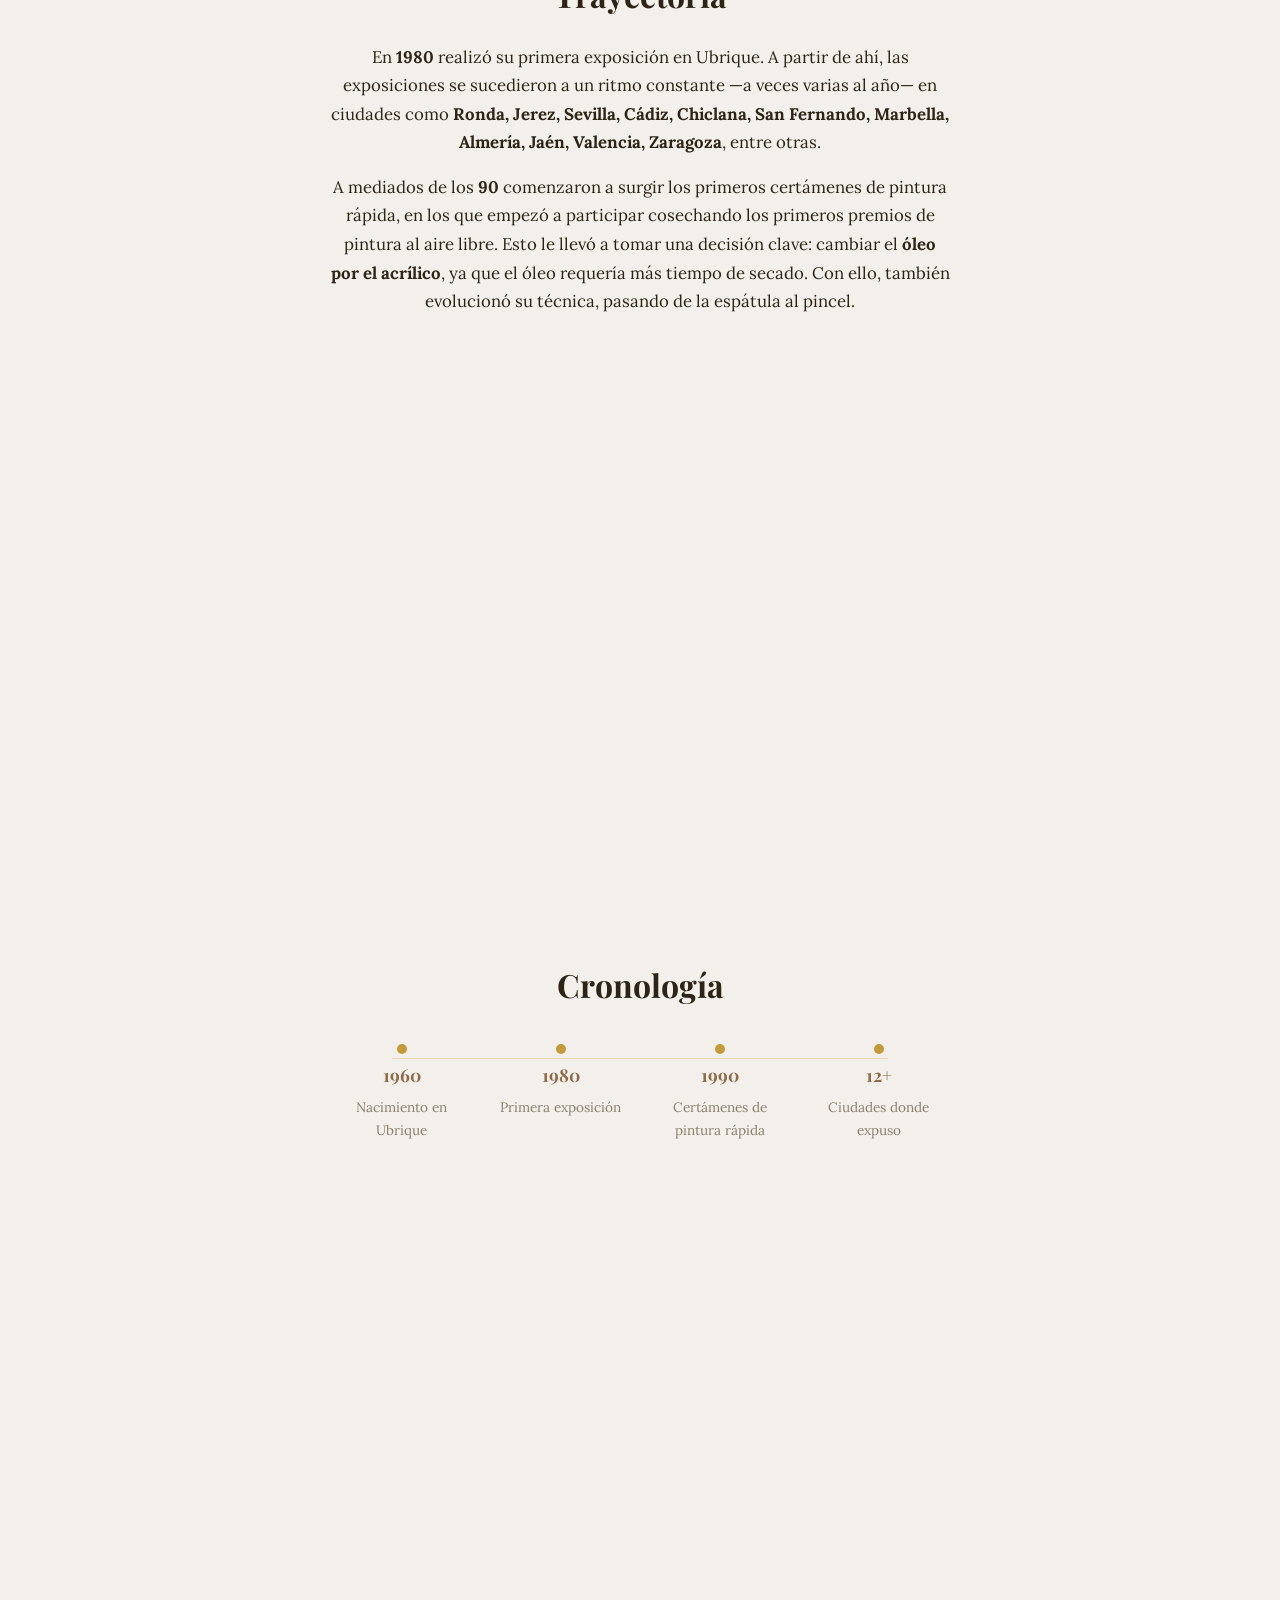
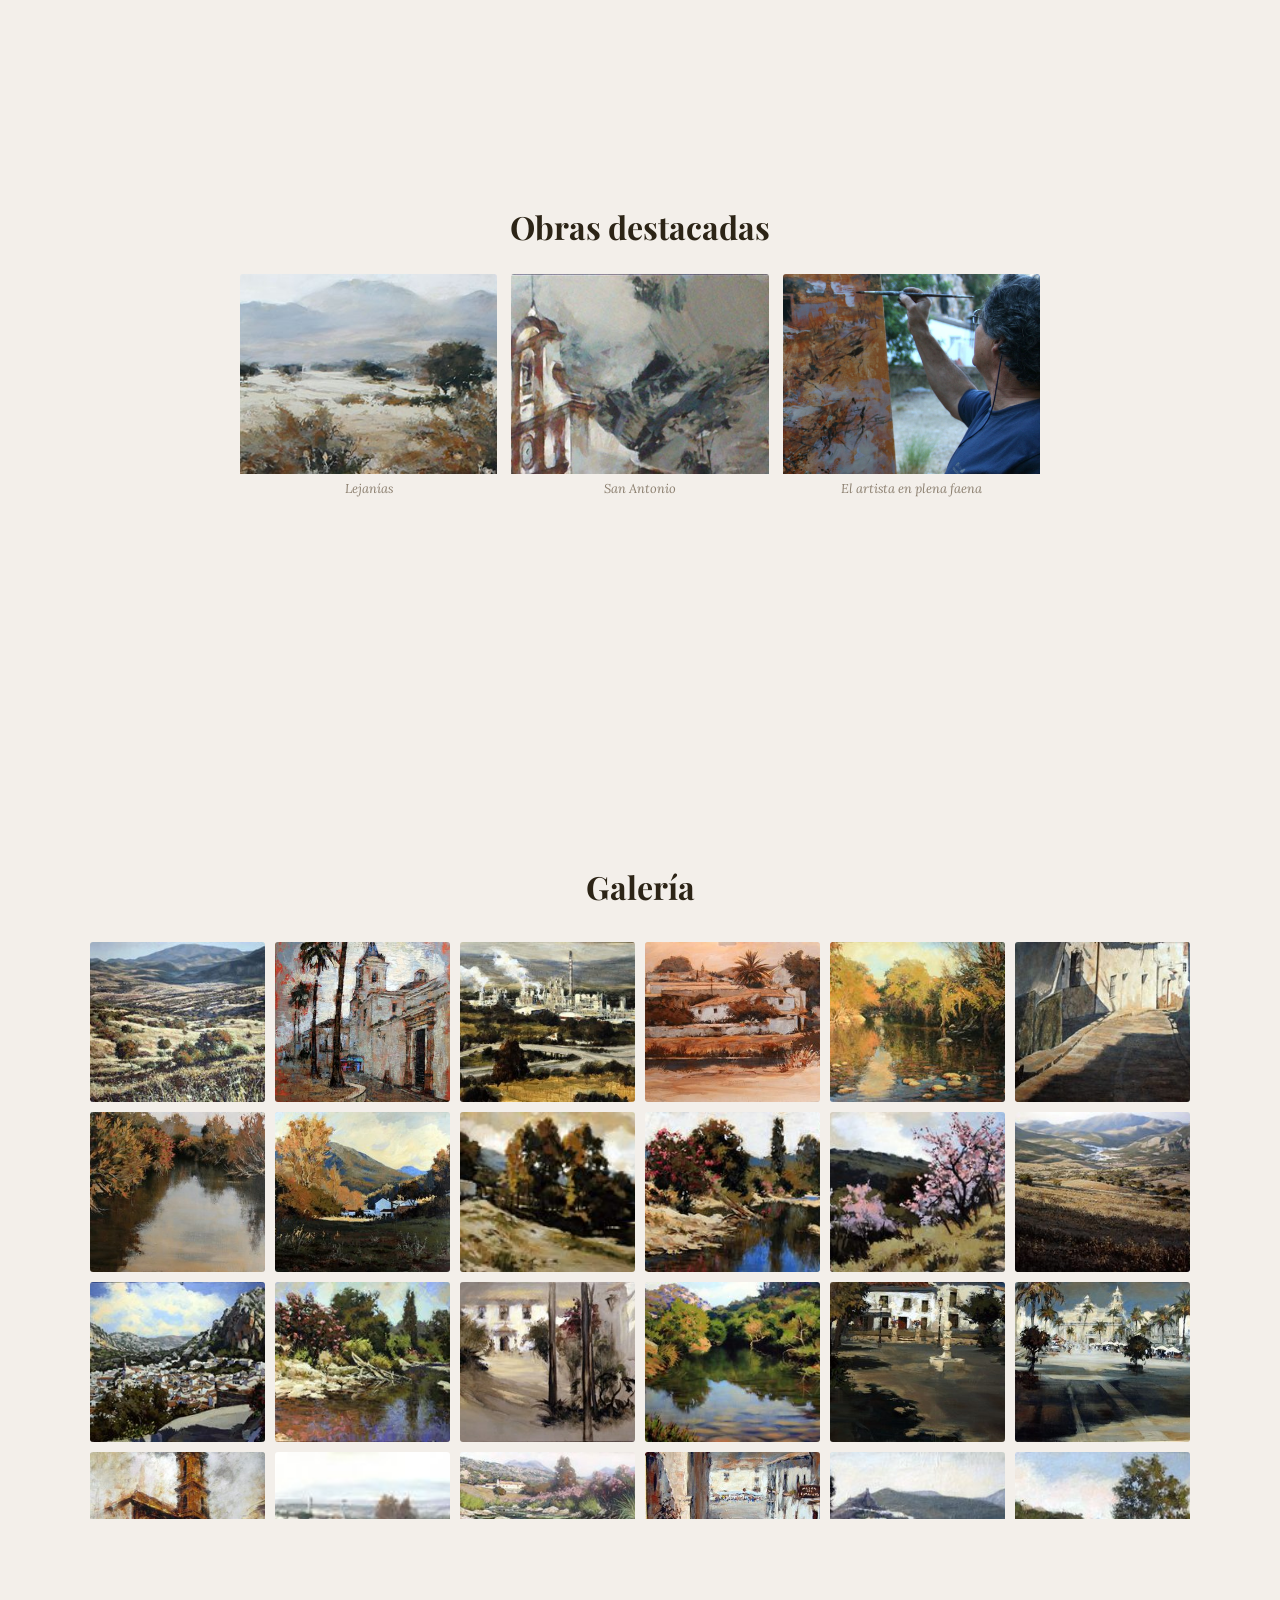
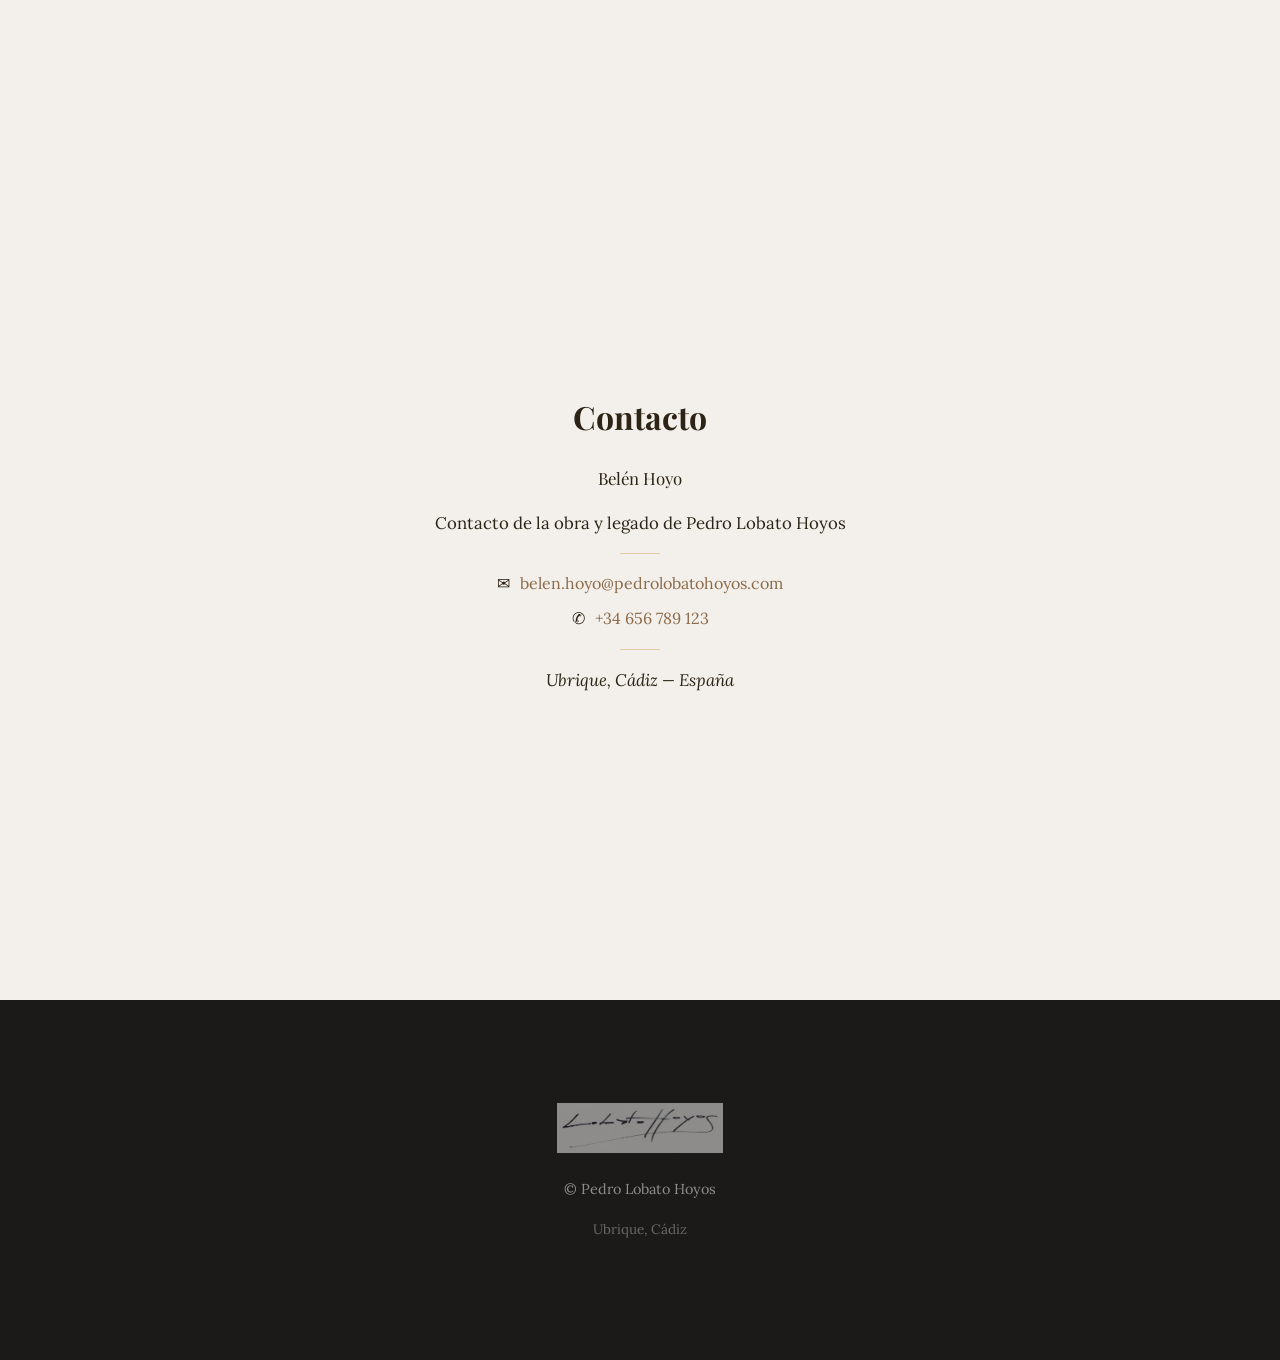
==== commit 28d0d90e: "Rediseño completo: presentación tipo diapositivas a pantalla completa con scroll vertical" ====
--- a/index.html
+++ b/index.html
@@ -17,134 +17,142 @@
 </head>
 <body>
 
-    <a href="#page-nav" class="skip-link">Saltar a la navegación</a>
+    <a href="#slide-presentacion" class="skip-link">Saltar al contenido</a>
 
-    <header>
-        <h1>Pedro Lobato Hoyos</h1>
-        <p class="header-subtitle">Pintor paisajista de Ubrique</p>
-        <nav id="page-nav" tabindex="-1" aria-label="Secciones de la página">
-            <div class="tabs-buttons" role="tablist">
-                <button class="tab-button active" role="tab" aria-selected="true" aria-controls="about" id="tab-about" data-tab="about">Acerca de</button>
-                <button class="tab-button" role="tab" aria-selected="false" aria-controls="gallery" id="tab-gallery" data-tab="gallery">Galería</button>
-                <button class="tab-button" role="tab" aria-selected="false" aria-controls="contact" id="tab-contact" data-tab="contact">Contacto</button>
+    <section class="slide" id="slide-presentacion">
+        <div class="slide-content" data-reveal>
+            <h1 class="slide-title">Pedro Lobato Hoyos</h1>
+            <p class="slide-subtitle">Pintor paisajista de Ubrique</p>
+            <p class="slide-intro">1960 — 2024</p>
+        </div>
+        <div class="scroll-indicator" aria-hidden="true">
+            <span class="scroll-arrow"></span>
+        </div>
+    </section>
+
+    <section class="slide slide-light" id="slide-intro">
+        <div class="slide-content" data-reveal>
+            <p class="slide-text-lg">Pedro Lobato Hoyos dedicó su vida a capturar la esencia del paisaje ubriqueño. Autodidacta, incansable, siempre en evolución.</p>
+        </div>
+    </section>
+
+    <section class="slide" id="slide-primeros-anos">
+        <div class="slide-content slide-content--split" data-reveal>
+            <div class="slide-text-col">
+                <h2 class="slide-heading">Primeros años</h2>
+                <p>Nació en <strong>Ubrique, Cádiz</strong> el <strong>16 de octubre de 1960</strong>. Desde muy joven mostraba un gran interés por el dibujo, sobre todo le gustaba representar animales de la naturaleza de la sierra —zorros, águilas, lobos— mostrando una gran habilidad innata.</p>
+                <p><em>Siendo un artista autodidacta</em>, recibió enseñanza en su temprana juventud de la mano de <strong>Francisco Peña Corrales</strong>, quien le transmitió la técnica de la espátula tal como la practicaba Pierre de Matheu, pintor salvadoreño de raíces gaditanas y formación francesa.</p>
             </div>
-        </nav>
-    </header>
+            <figure class="slide-image-col" data-reveal>
+                <img src="imagen/Espatula.jpg" alt="Pedro Lobato Hoyos pintando al aire libre con la técnica de la espátula" loading="lazy" decoding="async">
+                <figcaption>Pedro Lobato Hoyos con una de sus obras a espátula.</figcaption>
+            </figure>
+        </div>
+    </section>
 
-    <main id="main-content">
-        <section class="tab-content active" role="tabpanel" id="about" aria-labelledby="tab-about" aria-live="polite">
-            <h2>Acerca de</h2>
+    <section class="slide slide-light" id="slide-tecnica">
+        <div class="slide-content" data-reveal>
+            <h2 class="slide-heading">Técnica y paisaje</h2>
+            <p>Era amante del paisaje, por lo que sus obras reflejaban una profunda conexión con la naturaleza. Realizaba sus pinturas al aire libre: cogía su coche, montaba el caballete junto al lienzo y los pinceles, y se dirigía a los alrededores de Ubrique. Previamente visitaba cada lugar para estudiar las horas de luz y el encuadre, buscando capturar la esencia de cada momento, destacando especialmente las lejanías.</p>
+        </div>
+    </section>
 
-            <article class="bio">
-                <p class="bio-intro">Pedro Lobato Hoyos dedicó su vida a capturar la esencia del paisaje ubriqueño. Autodidacta, incansable, siempre en evolución. Esta es su historia.</p>
+    <section class="slide" id="slide-cita">
+        <div class="slide-content" data-reveal>
+            <blockquote class="slide-quote">
+                <p>«Siempre en búsqueda de una constante evolución en su pintura, fue uno de los primeros pintores que contribuyó a proyectar la pintura ubriqueña más allá de las fronteras locales.»</p>
+            </blockquote>
+        </div>
+    </section>
 
-                <section class="bio-section">
-                    <h3><span class="section-icon" aria-hidden="true">✦</span> Primeros años</h3>
-                    <p>Nació en <strong>Ubrique, Cádiz</strong> el <strong>16 de octubre de 1960</strong>. Desde muy joven mostraba un gran interés por el dibujo, sobre todo le gustaba representar animales de la naturaleza de la sierra —zorros, águilas, lobos— mostrando una gran habilidad innata. <em>Siendo un artista autodidacta</em>, recibió enseñanza en su temprana juventud de la mano de <strong>Francisco Peña Corrales</strong>, quien le transmitió la técnica de la espátula tal como la practicaba Pierre de Matheu, pintor salvadoreño de raíces gaditanas y formación francesa.</p>
-                </section>
+    <section class="slide slide-light" id="slide-trayectoria">
+        <div class="slide-content" data-reveal>
+            <h2 class="slide-heading">Trayectoria</h2>
+            <p>En <strong>1980</strong> realizó su primera exposición en Ubrique. A partir de ahí, las exposiciones se sucedieron a un ritmo constante —a veces varias al año— en ciudades como <strong>Ronda, Jerez, Sevilla, Cádiz, Chiclana, San Fernando, Marbella, Almería, Jaén, Valencia, Zaragoza</strong>, entre otras.</p>
+            <p>A mediados de los <strong>90</strong> comenzaron a surgir los primeros certámenes de pintura rápida, en los que empezó a participar cosechando los primeros premios de pintura al aire libre. Esto le llevó a tomar una decisión clave: cambiar el <strong>óleo por el acrílico</strong>, ya que el óleo requería más tiempo de secado. Con ello, también evolucionó su técnica, pasando de la espátula al pincel.</p>
+        </div>
+    </section>
 
-                <figure class="article-image-figure" data-reveal>
-                    <img class="article-image" src="imagen/Espatula.jpg" alt="Pedro Lobato Hoyos pintando al aire libre con la técnica de la espátula" loading="lazy" decoding="async">
-                    <figcaption>Pedro Lobato Hoyos con una de sus obras a espátula.</figcaption>
+    <section class="slide" id="slide-timeline">
+        <div class="slide-content" data-reveal>
+            <h2 class="slide-heading">Cronología</h2>
+            <div class="timeline">
+                <div class="timeline-item">
+                    <div class="timeline-dot"></div>
+                    <span class="timeline-year">1960</span>
+                    <span class="timeline-label">Nacimiento en Ubrique</span>
+                </div>
+                <div class="timeline-item">
+                    <div class="timeline-dot"></div>
+                    <span class="timeline-year">1980</span>
+                    <span class="timeline-label">Primera exposición</span>
+                </div>
+                <div class="timeline-item">
+                    <div class="timeline-dot"></div>
+                    <span class="timeline-year">1990</span>
+                    <span class="timeline-label">Certámenes de pintura rápida</span>
+                </div>
+                <div class="timeline-item">
+                    <div class="timeline-dot"></div>
+                    <span class="timeline-year">12+</span>
+                    <span class="timeline-label">Ciudades donde expuso</span>
+                </div>
+            </div>
+        </div>
+    </section>
+
+    <section class="slide slide-light" id="slide-obras">
+        <div class="slide-content slide-content--wide" data-reveal>
+            <h2 class="slide-heading">Obras destacadas</h2>
+            <div class="mini-gallery">
+                <figure class="gallery-item" data-lightbox tabindex="0" role="button">
+                    <img src="imagen/lejania-1.jpg" alt="Paisaje de lejanías de Ubrique" loading="lazy" decoding="async" width="400" height="300">
+                    <figcaption>Lejanías</figcaption>
                 </figure>
+                <figure class="gallery-item" data-lightbox tabindex="0" role="button">
+                    <img src="imagen/sanAntonio-1.jpg" alt="San Antonio — Pintura paisajista" loading="lazy" decoding="async" width="400" height="300">
+                    <figcaption>San Antonio</figcaption>
+                </figure>
+                <figure class="gallery-item" data-lightbox tabindex="0" role="button">
+                    <img src="imagen/lobatohoyos-pintando.jpg" alt="Pedro Lobato Hoyos pintando al aire libre" loading="lazy" decoding="async" width="400" height="300">
+                    <figcaption>El artista en plena faena</figcaption>
+                </figure>
+            </div>
+        </div>
+    </section>
 
-                <section class="bio-section">
-                    <h3><span class="section-icon" aria-hidden="true">✦</span> Técnica y paisaje</h3>
-                    <p>Era amante del paisaje, por lo que sus obras reflejaban una profunda conexión con la naturaleza. Realizaba sus pinturas al aire libre: cogía su coche, montaba el caballete junto al lienzo y los pinceles, y se dirigía a los alrededores de Ubrique. Previamente visitaba cada lugar para estudiar las horas de luz y el encuadre, buscando capturar la esencia de cada momento, destacando especialmente las lejanías.</p>
-                </section>
+    <section class="slide" id="slide-galeria">
+        <div class="slide-content slide-content--full" data-reveal>
+            <h2 class="slide-heading">Galería</h2>
+            <div class="gallery-grid" id="gallery-grid"></div>
+        </div>
+    </section>
 
-                <blockquote class="pull-quote" data-reveal>
-                    <p>«Siempre en búsqueda de una constante evolución en su pintura, fue uno de los primeros pintores que contribuyó a proyectar la pintura ubriqueña más allá de las fronteras locales.»</p>
-                </blockquote>
+    <section class="slide slide-light" id="slide-contacto">
+        <div class="slide-content" data-reveal>
+            <h2 class="slide-heading">Contacto</h2>
+            <p class="contact-name">Belén Hoyo</p>
+            <p class="contact-role">Contacto de la obra y legado de Pedro Lobato Hoyos</p>
+            <div class="contact-divider"></div>
+            <div class="contact-row">
+                <span class="contact-label" aria-hidden="true">✉</span>
+                <a class="contact-link" href="mailto:belen.hoyo@pedrolobatohoyos.com">belen.hoyo@pedrolobatohoyos.com</a>
+            </div>
+            <div class="contact-row">
+                <span class="contact-label" aria-hidden="true">✆</span>
+                <a class="contact-link" href="tel:+34656789123">+34 656 789 123</a>
+            </div>
+            <div class="contact-divider"></div>
+            <p class="contact-location">Ubrique, Cádiz — España</p>
+        </div>
+    </section>
 
-                <section class="bio-section">
-                    <h3><span class="section-icon" aria-hidden="true">✦</span> Trayectoria</h3>
-                    <p>En <strong>1980</strong> realizó su primera exposición en Ubrique. A partir de ahí, las exposiciones se sucedieron a un ritmo constante —a veces varias al año— en ciudades como <strong>Ronda, Jerez, Sevilla, Cádiz, Chiclana, San Fernando, Marbella, Almería, Jaén, Valencia, Zaragoza</strong>, entre otras.</p>
-                    <p>A mediados de los <strong>90</strong> comenzaron a surgir los primeros certámenes de pintura rápida, en los que empezó a participar cosechando los primeros premios de pintura al aire libre. Esto le llevó a tomar una decisión clave: cambiar el <strong>óleo por el acrílico</strong>, ya que el óleo requería más tiempo de secado. Con ello, también evolucionó su técnica, pasando de la espátula al pincel.</p>
-                </section>
-
-                <div class="section-divider" aria-hidden="true"></div>
-
-                <section class="bio-section">
-                    <h3><span class="section-icon" aria-hidden="true">✦</span> Obras destacadas</h3>
-                    <div class="mini-gallery">
-                        <figure class="gallery-item" data-lightbox tabindex="0" role="button">
-                            <img src="imagen/lejania-1.jpg" alt="Paisaje de lejanías de Ubrique" loading="lazy" decoding="async" width="400" height="300">
-                            <figcaption>Lejanías</figcaption>
-                        </figure>
-                        <figure class="gallery-item" data-lightbox tabindex="0" role="button">
-                            <img src="imagen/sanAntonio-1.jpg" alt="San Antonio — Pintura paisajista" loading="lazy" decoding="async" width="400" height="300">
-                            <figcaption>San Antonio</figcaption>
-                        </figure>
-                        <figure class="gallery-item" data-lightbox tabindex="0" role="button">
-                            <img src="imagen/lobatohoyos-pintando.jpg" alt="Pedro Lobato Hoyos pintando al aire libre" loading="lazy" decoding="async" width="400" height="300">
-                            <figcaption>El artista en plena faena</figcaption>
-                        </figure>
-                    </div>
-                </section>
-
-                <div class="timeline">
-                    <div class="timeline-item">
-                        <div class="timeline-dot"></div>
-                        <span class="timeline-year">1960</span>
-                        <span class="timeline-label">Nacimiento en Ubrique</span>
-                    </div>
-                    <div class="timeline-item">
-                        <div class="timeline-dot"></div>
-                        <span class="timeline-year">1980</span>
-                        <span class="timeline-label">Primera exposición</span>
-                    </div>
-                    <div class="timeline-item">
-                        <div class="timeline-dot"></div>
-                        <span class="timeline-year">1990</span>
-                        <span class="timeline-label">Certámenes de pintura rápida</span>
-                    </div>
-                    <div class="timeline-item">
-                        <div class="timeline-dot"></div>
-                        <span class="timeline-year">12+</span>
-                        <span class="timeline-label">Ciudades donde expuso</span>
-                    </div>
-                </div>
-            </article>
-        </section>
-
-        <section class="tab-content" role="tabpanel" id="gallery" aria-labelledby="tab-gallery" >
-            <h2>Galería</h2>
-
-            <div class="gallery-grid" id="gallery-grid"></div>
-        </section>
-
-        <section class="tab-content" role="tabpanel" id="contact" aria-labelledby="tab-contact">
-            <h2>Contacto</h2>
-
-            <div class="contact-card">
-                <p class="contact-name">Belén Hoyo</p>
-                <p class="contact-role">Contacto de la obra y legado de Pedro Lobato Hoyos</p>
-
-                <div class="contact-divider"></div>
-
-                <div class="contact-row">
-                    <span class="contact-label" aria-hidden="true">✉</span>
-                    <a class="contact-link" href="mailto:belen.hoyo@pedrolobatohoyos.com">belen.hoyo@pedrolobatohoyos.com</a>
-                </div>
-
-                <div class="contact-row">
-                    <span class="contact-label" aria-hidden="true">✆</span>
-                    <a class="contact-link" href="tel:+34656789123">+34 656 789 123</a>
-                </div>
-
-                <div class="contact-divider"></div>
-
-                <p class="contact-location">Ubrique, Cádiz — España</p>
-            </div>
-        </section>
-    </main>
-
-    <footer>
-        <div class="footer-divider"></div>
-        <img class="footer-signature" src="imagen/firma-lobatohoyos.jpg" alt="Firma de Pedro Lobato Hoyos" loading="lazy" decoding="async">
-        <p class="footer-copy">&copy; Pedro Lobato Hoyos</p>
-        <p class="footer-location">Ubrique, Cádiz</p>
+    <footer class="slide slide-footer" id="slide-footer">
+        <div class="slide-content" data-reveal>
+            <img class="footer-signature" src="imagen/firma-lobatohoyos.jpg" alt="Firma de Pedro Lobato Hoyos" loading="lazy" decoding="async">
+            <p class="footer-copy">&copy; Pedro Lobato Hoyos</p>
+            <p class="footer-location">Ubrique, Cádiz</p>
+        </div>
     </footer>
 
     <div class="lightbox" role="dialog" aria-modal="true" aria-label="Visualización de imagen">
--- a/css/style.css
+++ b/css/style.css
@@ -8,14 +8,12 @@
     --color-primary: #8B6B4A;
     --color-primary-light: #C49A3C;
     --color-accent: #C06040;
-    --color-accent-secondary: #7A9B6B;
-    --color-bg: #F5F0EB;
-    --color-surface: #FFFFFF;
+    --color-bg: #FAF8F5;
+    --color-bg-alt: #F3EFEA;
     --color-text: #2C2416;
-    --color-text-muted: #6B5D4E;
+    --color-text-muted: #8A7E6E;
     --font-display: 'Playfair Display', Georgia, serif;
     --font-body: 'Lora', Georgia, 'Times New Roman', serif;
-    --max-width: 860px;
 }
 
 html {
@@ -25,9 +23,8 @@
 body {
     font-family: var(--font-body);
     color: var(--color-text);
-    background: var(--color-bg) radial-gradient(ellipse at 50% 0%, #FAF5EE 0%, transparent 65%);
-    line-height: 1.75;
-    padding: 30px 20px 0;
+    background: var(--color-bg);
+    line-height: 1.7;
 }
 
 .skip-link {
@@ -40,11 +37,9 @@
     color: white;
     padding: 10px 20px;
     border-radius: 0 0 6px 6px;
-    font-family: var(--font-body);
     font-size: 0.9rem;
     font-weight: 600;
     text-decoration: none;
-    transition: top 0.2s ease;
 }
 
 .skip-link:focus {
@@ -58,425 +53,206 @@
     outline-offset: 2px;
 }
 
-header {
+/* ===== SLIDES ===== */
+
+.slide {
+    min-height: 100vh;
+    display: flex;
+    align-items: center;
+    justify-content: center;
+    padding: 60px 24px;
+    position: relative;
+    background-color: var(--color-bg);
+}
+
+.slide:nth-child(even) {
+    background-color: var(--color-bg-alt);
+}
+
+.slide-light {
+    background-color: var(--color-bg-alt) !important;
+}
+
+/* Hero */
+#slide-presentacion {
     background-image: url('../imagen/lejania-1.jpg');
-    background-repeat: no-repeat;
     background-size: cover;
-    background-position: center 20%;
-    color: white;
-    padding: 50px 30px 24px;
-    border-radius: 8px;
-    margin-bottom: 30px;
-    position: relative;
+    background-position: center 25%;
+    background-color: #1C1A18;
+    text-align: center;
+    min-height: 100vh;
     display: flex;
-    flex-direction: column;
     align-items: center;
-    text-align: center;
-    gap: 8px;
-    min-height: 280px;
-    max-width: var(--max-width);
-    margin-left: auto;
-    margin-right: auto;
-    animation: headerFadeIn 0.9s ease both;
-}
-
-header::before {
+    justify-content: center;
+}
+
+#slide-presentacion::before {
     content: '';
     position: absolute;
     inset: 0;
     background: linear-gradient(180deg,
-        rgba(44, 36, 22, 0.55) 0%,
-        rgba(44, 36, 22, 0.30) 60%,
-        rgba(44, 36, 22, 0.50) 100%);
-    border-radius: 8px;
-}
-
-header h1 {
+        rgba(28, 26, 24, 0.55) 0%,
+        rgba(28, 26, 24, 0.25) 45%,
+        rgba(28, 26, 24, 0.55) 100%);
+}
+
+#slide-presentacion .slide-content {
     position: relative;
     z-index: 1;
+}
+
+.slide-title {
     font-family: var(--font-display);
     font-size: 3.5rem;
     font-weight: 700;
+    color: white;
+    letter-spacing: 0.02em;
+    margin-bottom: 8px;
+}
+
+.slide-subtitle {
+    font-size: 1.2rem;
+    color: rgba(255, 255, 255, 0.8);
     font-style: italic;
-    text-shadow: 0 2px 12px rgba(0, 0, 0, 0.4);
-    line-height: 1.15;
-}
-
-.header-subtitle {
-    position: relative;
-    z-index: 1;
-    font-family: var(--font-body);
-    font-style: italic;
-    opacity: 0.85;
-    letter-spacing: 2px;
+    margin-bottom: 4px;
+}
+
+.slide-intro {
+    font-size: 1rem;
+    color: rgba(255, 255, 255, 0.5);
+    letter-spacing: 0.15em;
     text-transform: uppercase;
     font-size: 0.85rem;
 }
 
-.header-subtitle::after {
-    content: '';
+/* Scroll indicator */
+.scroll-indicator {
+    position: absolute;
+    bottom: 30px;
+    left: 50%;
+    transform: translateX(-50%);
+    z-index: 1;
+}
+
+.scroll-arrow {
     display: block;
-    width: 50px;
-    height: 1px;
-    background: rgba(255, 255, 255, 0.35);
-    margin: 12px auto 0;
-}
-
-nav {
-    position: relative;
-    z-index: 1;
-    margin-top: 16px;
+    width: 24px;
+    height: 24px;
+    border-right: 2px solid rgba(255, 255, 255, 0.5);
+    border-bottom: 2px solid rgba(255, 255, 255, 0.5);
+    transform: rotate(45deg);
+    animation: scrollBounce 2s infinite;
+}
+
+@keyframes scrollBounce {
+    0%, 100% { transform: rotate(45deg) translate(0, 0); opacity: 0.5; }
+    50% { transform: rotate(45deg) translate(4px, 4px); opacity: 1; }
+}
+
+/* Slide content */
+.slide-content {
+    max-width: 620px;
     width: 100%;
-}
-
-.tabs-buttons {
-    display: flex;
-    gap: 0;
-    justify-content: center;
-    border-bottom: 1px solid rgba(255, 255, 255, 0.20);
-}
-
-.tab-button {
-    padding: 10px 28px;
-    background: transparent;
-    border: none;
-    color: rgba(255, 255, 255, 0.6);
-    cursor: pointer;
-    font-family: var(--font-body);
-    font-size: 0.95rem;
-    font-weight: 600;
-    transition: all 0.3s ease;
-    border-bottom: 2px solid transparent;
-    margin-bottom: -1px;
-    letter-spacing: 0.3px;
-    position: relative;
-}
-
-.tab-button::after {
-    content: '';
-    position: absolute;
-    bottom: -1px;
-    left: 50%;
-    width: 0;
-    height: 2px;
-    background: var(--color-primary-light);
-    transition: all 0.3s ease;
-    transform: translateX(-50%);
-}
-
-.tab-button:hover {
-    color: white;
-    background: rgba(255, 255, 255, 0.06);
-}
-
-.tab-button:hover::after {
-    width: 40%;
-}
-
-.tab-button.active {
-    color: white;
-}
-
-.tab-button.active::after {
-    width: 60%;
-}
-
-main {
-    position: relative;
-    overflow: hidden;
-    background-color: var(--color-surface);
-    padding: 44px;
-    border-radius: 8px;
-    border-top: 3px solid var(--color-primary-light);
-    box-shadow:
-        0 1px 3px rgba(44, 36, 22, 0.06),
-        0 4px 16px rgba(44, 36, 22, 0.07),
-        0 12px 32px rgba(44, 36, 22, 0.04);
-    max-width: var(--max-width);
-    margin: 0 auto;
-    min-height: 500px;
-    background-image:
-        repeating-linear-gradient(0deg, transparent, transparent 40px, rgba(196, 154, 60, 0.05) 40px, rgba(196, 154, 60, 0.05) 41px),
-        repeating-linear-gradient(90deg, transparent, transparent 40px, rgba(196, 154, 60, 0.05) 40px, rgba(196, 154, 60, 0.05) 41px);
-}
-
-.tab-content {
-    opacity: 0;
-    visibility: hidden;
-    position: absolute;
-    width: 100%;
-    left: 0;
-    top: 0;
-    pointer-events: none;
-}
-
-.tab-content.active {
-    opacity: 1;
-    visibility: visible;
-    position: relative;
-    pointer-events: auto;
-    animation: fadeIn 0.45s ease both;
-}
-
-.tab-content h2 {
+    text-align: center;
+}
+
+.slide-content--wide {
+    max-width: 800px;
+}
+
+.slide-content--full {
+    max-width: 1100px;
+}
+
+.slide-content--split {
+    max-width: 960px;
+    display: grid;
+    grid-template-columns: 1fr 1fr;
+    gap: 48px;
+    text-align: left;
+    align-items: center;
+}
+
+.slide-heading {
     font-family: var(--font-display);
     font-size: 2rem;
-    color: var(--color-primary);
+    font-weight: 700;
     margin-bottom: 20px;
-    padding-bottom: 14px;
-    border-bottom: 2px solid var(--color-bg);
-    position: relative;
-}
-
-.tab-content h2::after {
-    content: '';
-    position: absolute;
-    bottom: -2px;
-    left: 0;
-    width: 60px;
-    height: 2px;
-    background: var(--color-primary-light);
-}
-
-.bio-intro {
+    color: var(--color-text);
+}
+
+.slide p {
+    font-size: 1.05rem;
+    margin-bottom: 16px;
+    color: var(--color-text);
+}
+
+.slide-text-lg {
     font-family: var(--font-display);
-    font-size: 1.15rem;
+    font-size: 1.5rem;
     font-style: italic;
     color: var(--color-text-muted);
-    margin-bottom: 28px;
-    padding: 16px 20px;
-    background: var(--color-bg);
-    border-radius: 6px;
     line-height: 1.6;
 }
 
-.bio-section {
-    margin-bottom: 24px;
-}
-
-.bio-section h3 {
+/* Quote slide */
+.slide-quote {
+    max-width: 600px;
+    margin: 0 auto;
+}
+
+.slide-quote p {
     font-family: var(--font-display);
-    font-size: 1.35rem;
-    color: var(--color-accent);
-    margin-top: 28px;
-    margin-bottom: 10px;
-    display: flex;
-    align-items: center;
-    gap: 8px;
-}
-
-.section-icon {
-    color: var(--color-accent-secondary);
-    font-size: 0.9rem;
-}
-
-.bio-section p {
-    font-size: 1.05rem;
-    line-height: 1.85;
-    color: var(--color-text);
-    margin-bottom: 14px;
-}
-
-.section-divider {
-    width: 100%;
-    height: 1px;
-    background: linear-gradient(90deg, transparent, var(--color-primary-light), transparent);
-    margin: 36px 0;
-    opacity: 0.4;
-    clear: both;
-}
-
-.mini-gallery {
-    display: grid;
-    grid-template-columns: repeat(3, 1fr);
-    gap: 16px;
-    margin: 16px 0 8px;
-}
-
-.gallery-item {
-    margin: 0;
-    border-radius: 6px;
-    overflow: hidden;
-    box-shadow: 0 2px 10px rgba(44, 36, 22, 0.10);
-    transition: transform 0.4s ease, box-shadow 0.4s ease, border-color 0.3s ease;
-    background: var(--color-bg);
-    cursor: pointer;
-    border: 2px solid transparent;
-}
-
-.gallery-item:focus-visible {
-    outline: 2px solid var(--color-primary-light);
-    outline-offset: 2px;
-}
-
-.gallery-item:hover {
-    transform: translateY(-4px);
-    box-shadow: 0 8px 24px rgba(44, 36, 22, 0.15);
-    border-color: var(--color-primary-light);
-}
-
-.gallery-item img {
+    font-size: 1.6rem;
+    font-style: italic;
+    color: var(--color-primary);
+    line-height: 1.5;
+}
+
+/* Split slide image */
+.slide-image-col img {
     width: 100%;
     height: auto;
-    aspect-ratio: 4/3;
-    object-fit: cover;
+    border-radius: 4px;
     display: block;
-    transition: transform 0.5s ease;
-    background: var(--color-bg);
-}
-
-.gallery-item:hover img {
-    transform: scale(1.08);
-}
-
-.gallery-item figcaption {
-    padding: 8px 10px;
-    font-size: 0.8rem;
+}
+
+.slide-image-col figcaption {
+    margin-top: 8px;
+    font-size: 0.85rem;
     color: var(--color-text-muted);
     font-style: italic;
     text-align: center;
-    background: var(--color-surface);
-}
-
-.gallery-grid {
-    display: grid;
-    grid-template-columns: repeat(3, 1fr);
-    gap: 20px;
-}
-
-.gallery-card {
-    border-radius: 8px;
-    overflow: hidden;
-    box-shadow: 0 2px 12px rgba(44, 36, 22, 0.08);
-    transition: transform 0.4s ease, box-shadow 0.4s ease;
-    cursor: pointer;
-    background: var(--color-surface);
-    opacity: 0;
-    transform: translateY(24px);
-    margin: 0;
-    position: relative;
-}
-
-.gallery-card.visible {
-    animation: cardFadeIn 0.55s ease both;
-}
-
-.gallery-card:focus-visible {
-    outline: 2px solid var(--color-primary-light);
-    outline-offset: 3px;
-}
-
-.gallery-card:hover {
-    transform: translateY(-6px);
-    box-shadow: 0 12px 32px rgba(44, 36, 22, 0.12);
-}
-
-.gallery-card img {
-    display: block;
-    width: 100%;
-    aspect-ratio: 4/3;
-    object-fit: cover;
-    transition: transform 0.5s ease;
-    background: var(--color-text-muted);
-}
-
-@media (hover: none) and (pointer: coarse) {
-    .gallery-card::after {
-        content: '';
-        position: absolute;
-        bottom: 10px;
-        right: 10px;
-        width: 32px;
-        height: 32px;
-        border-radius: 50%;
-        background: rgba(44, 36, 22, 0.55) url("data:image/svg+xml,%3Csvg xmlns='http://www.w3.org/2000/svg' viewBox='0 0 24 24' fill='none' stroke='white' stroke-width='2' stroke-linecap='round' stroke-linejoin='round'%3E%3Ccircle cx='11' cy='11' r='8'/%3E%3Cline x1='21' y1='21' x2='16.65' y2='16.65'/%3E%3C/svg%3E") center/18px no-repeat;
-        z-index: 2;
-        pointer-events: none;
-    }
-
-    .gallery-card:hover .gallery-card-hover {
-        display: none;
-    }
-}
-
-.gallery-card:hover img {
-    transform: scale(1.08);
-}
-
-.gallery-card-hover {
-    position: absolute;
-    inset: 0;
-    background: rgba(44, 36, 22, 0.5);
-    display: flex;
-    align-items: center;
-    justify-content: center;
-    opacity: 0;
-    transition: opacity 0.35s ease;
-}
-
-.gallery-card:hover .gallery-card-hover {
-    opacity: 1;
-}
-
-.gallery-card-zoom {
-    color: white;
-    font-family: var(--font-body);
-    font-size: 0.85rem;
-    letter-spacing: 0.5px;
-    border: 1px solid rgba(255, 255, 255, 0.5);
-    padding: 8px 22px;
-    border-radius: 20px;
-    transform: translateY(8px);
-    transition: transform 0.3s ease, background 0.3s ease;
-}
-
-.gallery-card:hover .gallery-card-zoom {
-    transform: translateY(0);
-}
-
-@keyframes cardFadeIn {
-    from {
-        opacity: 0;
-        transform: translateY(24px);
-    }
-    to {
-        opacity: 1;
-        transform: translateY(0);
-    }
-}
+}
+
+/* ===== TIMELINE ===== */
 
 .timeline {
     display: flex;
     justify-content: space-between;
+    gap: 16px;
+    margin-top: 32px;
     position: relative;
-    margin: 28px 0 8px;
-    padding: 30px 20px 20px;
-    background: rgba(245, 240, 235, 0.5);
-    border-radius: 8px;
 }
 
 .timeline::before {
     content: '';
     position: absolute;
-    top: 30px;
-    left: 48px;
-    right: 48px;
-    height: 2px;
+    top: 14px;
+    left: 10%;
+    right: 10%;
+    height: 1px;
     background: var(--color-primary-light);
-    opacity: 0.12;
-    border-radius: 1px;
-    pointer-events: none;
+    opacity: 0.3;
 }
 
 .timeline-item {
     display: flex;
     flex-direction: column;
     align-items: center;
-    gap: 8px;
+    gap: 6px;
     flex: 1;
-    text-align: center;
     position: relative;
-    padding: 0 4px;
 }
 
 .timeline-dot {
@@ -486,707 +262,406 @@
     background: var(--color-primary-light);
     position: relative;
     z-index: 1;
-    flex-shrink: 0;
-    transition: transform 0.3s ease, box-shadow 0.3s ease;
-}
-
-.timeline-item:hover .timeline-dot {
-    transform: scale(1.8);
-    box-shadow: 0 0 0 4px rgba(196, 154, 60, 0.15);
 }
 
 .timeline-year {
     font-family: var(--font-display);
-    font-size: 1.3rem;
     font-weight: 700;
+    font-size: 1.1rem;
     color: var(--color-primary);
-    line-height: 1.1;
-}
-
-.timeline-item:hover .timeline-year {
-    color: var(--color-accent);
 }
 
 .timeline-label {
+    font-size: 0.85rem;
+    color: var(--color-text-muted);
+    text-align: center;
+}
+
+/* ===== MINI GALLERY ===== */
+
+.mini-gallery {
+    display: grid;
+    grid-template-columns: repeat(3, 1fr);
+    gap: 14px;
+    margin-top: 20px;
+}
+
+.mini-gallery .gallery-item {
+    cursor: pointer;
+    border-radius: 3px;
+    overflow: hidden;
+}
+
+.mini-gallery .gallery-item img {
+    width: 100%;
+    height: 200px;
+    object-fit: cover;
+    display: block;
+    transition: transform 0.4s ease;
+}
+
+.mini-gallery .gallery-item:hover img {
+    transform: scale(1.04);
+}
+
+.mini-gallery .gallery-item figcaption {
     font-size: 0.8rem;
     color: var(--color-text-muted);
-    line-height: 1.3;
-    max-width: 130px;
-}
-
-.timeline-item:last-child .timeline-year {
-    color: var(--color-primary-light);
-}
-
-.timeline-item:last-child .timeline-label {
-    color: var(--color-primary);
-    font-weight: 500;
-}
-
-.timeline-item:last-child:hover .timeline-year {
-    color: var(--color-accent);
-}
-
-[data-reveal] {
+    margin-top: 4px;
+    font-style: italic;
+}
+
+/* ===== FULL GALLERY ===== */
+
+#slide-galeria {
+    flex-direction: column;
+}
+
+#slide-galeria .slide-content {
+    flex: 1;
+    display: flex;
+    flex-direction: column;
+    overflow: hidden;
+}
+
+.gallery-grid {
+    display: grid;
+    grid-template-columns: repeat(auto-fill, minmax(160px, 1fr));
+    gap: 10px;
+    overflow-y: auto;
+    padding: 8px 0;
+    max-height: 65vh;
+}
+
+.gallery-grid img {
+    width: 100%;
+    height: 160px;
+    object-fit: cover;
+    border-radius: 3px;
+    cursor: pointer;
+    transition: transform 0.3s ease;
+    display: block;
+}
+
+.gallery-grid img:hover {
+    transform: scale(1.03);
+}
+
+/* ===== LIGHTBOX ===== */
+
+.lightbox {
+    position: fixed;
+    inset: 0;
+    z-index: 9999;
+    background: rgba(0, 0, 0, 0.88);
+    display: flex;
+    align-items: center;
+    justify-content: center;
     opacity: 0;
-    transform: translateY(20px);
-    transition: opacity 0.7s ease, transform 0.7s ease;
-}
-
-[data-reveal].revealed {
+    pointer-events: none;
+    transition: opacity 0.3s ease;
+    backdrop-filter: blur(6px);
+    -webkit-backdrop-filter: blur(6px);
+}
+
+.lightbox.open {
     opacity: 1;
-    transform: translateY(0);
-}
-
-.article-image-figure {
-    margin: 20px 0;
+    pointer-events: all;
+}
+
+.lightbox-image {
+    max-width: 85vw;
+    max-height: 85vh;
+    object-fit: contain;
+    border-radius: 4px;
+    transition: opacity 0.3s ease;
+}
+
+.lightbox-caption {
+    position: absolute;
+    bottom: 20px;
+    left: 0;
+    right: 0;
     text-align: center;
-}
-
-.article-image {
-    width: 100%;
-    max-width: 420px;
-    height: auto;
-    border-radius: 6px;
-    box-shadow: 0 4px 20px rgba(44, 36, 22, 0.12);
-    transition: transform 0.4s ease, box-shadow 0.4s ease;
-    background: var(--color-bg);
-}
-
-.article-image:hover {
-    transform: scale(1.02);
-    box-shadow: 0 8px 28px rgba(44, 36, 22, 0.18);
-}
-
-.article-image-figure figcaption {
-    font-size: 0.85rem;
-    color: var(--color-text-muted);
-    margin-top: 10px;
+    color: rgba(255, 255, 255, 0.7);
+    font-size: 0.9rem;
     font-style: italic;
 }
 
-.pull-quote {
-    margin: 28px 0;
-    padding: 24px 28px;
-    border-left: 3px solid var(--color-primary-light);
-    border-right: 3px solid var(--color-accent-secondary);
-    background: rgba(245, 240, 235, 0.7);
-    border-radius: 8px;
-    font-family: var(--font-display);
-    font-style: italic;
-    font-size: 1.15rem;
-    color: var(--color-primary);
-    position: relative;
-}
-
-.pull-quote::before {
-    content: '\201C';
-    font-family: var(--font-display);
-    font-size: 3.5rem;
-    color: var(--color-primary-light);
+.lightbox-close {
     position: absolute;
-    top: -4px;
-    left: 12px;
-    line-height: 1;
-    opacity: 0.25;
-}
-
-.pull-quote p {
-    margin: 0;
-    color: var(--color-primary);
-    font-size: 1.1rem;
-    line-height: 1.7;
-}
-
-.contact-card {
-    max-width: 480px;
-    margin: 10px auto 0;
-    text-align: center;
-    padding: 36px 28px;
-    background: var(--color-bg);
-    border-radius: 8px;
-    border: 1px solid rgba(196, 154, 60, 0.15);
-}
+    top: 16px;
+    right: 20px;
+    background: none;
+    border: none;
+    color: white;
+    font-size: 2.2rem;
+    cursor: pointer;
+    opacity: 0.7;
+    transition: opacity 0.2s;
+    z-index: 1;
+}
+
+.lightbox-close:hover { opacity: 1; }
+
+.lightbox-nav {
+    position: absolute;
+    top: 50%;
+    transform: translateY(-50%);
+    background: none;
+    border: none;
+    color: white;
+    font-size: 2.8rem;
+    cursor: pointer;
+    padding: 16px 12px;
+    opacity: 0.5;
+    transition: opacity 0.2s;
+    z-index: 1;
+}
+
+.lightbox-nav:hover { opacity: 1; }
+
+.lightbox-prev { left: 10px; }
+.lightbox-next { right: 10px; }
+
+/* ===== CONTACT ===== */
 
 .contact-name {
     font-family: var(--font-display);
-    font-size: 1.5rem;
-    font-weight: 700;
-    color: var(--color-primary);
+    font-size: 1.4rem;
+    color: var(--color-text);
     margin-bottom: 4px;
 }
 
 .contact-role {
-    font-size: 0.85rem;
+    font-size: 0.9rem;
     color: var(--color-text-muted);
-    font-style: italic;
-    margin-bottom: 0;
+    margin-bottom: 16px;
 }
 
 .contact-divider {
     width: 40px;
     height: 1px;
     background: var(--color-primary-light);
-    margin: 18px auto;
+    margin: 16px auto;
     opacity: 0.4;
 }
 
 .contact-row {
-    display: flex;
-    align-items: center;
-    justify-content: center;
-    gap: 10px;
-    margin: 14px 0;
+    margin: 8px 0;
 }
 
 .contact-label {
-    font-size: 1.2rem;
-    color: var(--color-primary-light);
-    line-height: 1;
+    margin-right: 6px;
 }
 
 .contact-link {
-    font-family: var(--font-body);
-    font-size: 1rem;
-    color: var(--color-text);
+    color: var(--color-primary);
     text-decoration: none;
     border-bottom: 1px solid transparent;
-    transition: border-color 0.25s ease, color 0.25s ease;
+    transition: border-color 0.2s;
 }
 
 .contact-link:hover {
-    color: var(--color-primary-light);
     border-bottom-color: var(--color-primary-light);
-}
-
-.contact-link:focus-visible {
-    outline: 2px solid var(--color-primary-light);
-    outline-offset: 2px;
-    border-radius: 2px;
 }
 
 .contact-location {
     font-size: 0.9rem;
     color: var(--color-text-muted);
     font-style: italic;
-    margin: 0;
-}
-
-footer {
-    max-width: var(--max-width);
-    margin: 30px auto 0;
-    text-align: center;
-    padding: 0 20px 20px;
-}
-
-.footer-divider {
-    width: 60px;
-    height: 2px;
-    background: var(--color-primary-light);
-    margin: 0 auto 20px;
-    border-radius: 2px;
-}
-
-.footer-copy {
+    margin-top: 4px;
+}
+
+/* ===== FOOTER ===== */
+
+.slide-footer {
+    background-color: #1C1A18 !important;
+    color: rgba(255, 255, 255, 0.6);
+    min-height: 40vh;
+}
+
+.slide-footer .footer-copy {
+    font-size: 0.9rem;
+    color: rgba(255,255,255,0.5);
+    margin-top: 8px;
+}
+
+.slide-footer .footer-location {
     font-size: 0.85rem;
-    color: var(--color-text-muted);
-    margin-top: 14px;
-    font-style: italic;
-    letter-spacing: 0.5px;
-}
-
-.footer-location {
-    font-size: 0.8rem;
-    color: var(--color-text-muted);
-    margin-top: 4px;
-    opacity: 0.7;
-    letter-spacing: 0.3px;
+    color: rgba(255,255,255,0.35);
 }
 
 .footer-signature {
-    max-width: 260px;
-    width: 100%;
-    height: auto;
-    opacity: 0.8;
-    transition: opacity 0.4s ease;
-}
-
-.footer-signature:hover {
+    max-height: 50px;
+    opacity: 0.5;
+    margin-bottom: 8px;
+}
+
+/* ===== ANIMATIONS ===== */
+
+[data-reveal] {
+    opacity: 0;
+    transform: translateY(30px);
+    transition: opacity 0.7s ease, transform 0.7s ease;
+}
+
+[data-reveal].revealed {
     opacity: 1;
-}
-
-.lightbox {
-    display: flex;
+    transform: translateY(0);
+}
+
+/* ===== BACK TO TOP ===== */
+
+.back-to-top {
     position: fixed;
-    inset: 0;
-    z-index: 9999;
-    background: rgba(0, 0, 0, 0.85);
-    justify-content: center;
-    align-items: center;
-    flex-direction: column;
-    padding: 40px;
+    bottom: 24px;
+    right: 24px;
+    z-index: 100;
+    width: 40px;
+    height: 40px;
+    border-radius: 50%;
+    border: none;
+    background: var(--color-primary);
+    color: white;
+    font-size: 1.2rem;
     cursor: pointer;
     opacity: 0;
     pointer-events: none;
-    transition: opacity 0.3s ease;
-}
-
-.lightbox.open {
+    transition: opacity 0.3s ease, transform 0.2s ease;
+}
+
+.back-to-top.visible {
+    opacity: 0.7;
+    pointer-events: all;
+}
+
+.back-to-top:hover {
     opacity: 1;
-    pointer-events: auto;
-}
-
-.lightbox.open .lightbox-image,
-.lightbox.open .lightbox-caption {
-    animation: lightboxIn 0.35s ease both;
-}
-
-@keyframes lightboxIn {
-    from {
-        opacity: 0;
-        transform: scale(0.92);
-    }
-    to {
-        opacity: 1;
-        transform: scale(1);
-    }
-}
-
-.lightbox-image {
-    max-width: 90vw;
-    max-height: 80vh;
-    object-fit: contain;
-    border-radius: 4px;
-    box-shadow: 0 8px 40px rgba(0, 0, 0, 0.5);
-    background: #1a1a1a;
-    min-height: 200px;
-    min-width: 200px;
-}
-
-.lightbox-image[src=""] ~ .lightbox-loading,
-.lightbox-image:not([src=""]) + .lightbox-loading {
-    display: none;
-}
-
-.lightbox-image:not([src=""])::before {
-    content: '';
-    display: block;
-    padding-top: 56.25%;
-}
-
-.lightbox-caption {
-    color: rgba(255, 255, 255, 0.8);
-    font-family: var(--font-body);
-    font-style: italic;
-    font-size: 1rem;
-    margin-top: 16px;
-    text-align: center;
-}
-
-.lightbox-close {
-    position: absolute;
-    top: 20px;
-    right: 30px;
-    background: none;
-    border: none;
-    color: white;
-    font-size: 2.5rem;
-    cursor: pointer;
-    opacity: 0.7;
-    transition: opacity 0.3s ease;
-    font-family: var(--font-body);
-    line-height: 1;
-    z-index: 3;
-}
-
-.lightbox-close:hover {
-    opacity: 1;
-}
-
-.lightbox-nav {
-    position: absolute;
-    top: 50%;
-    transform: translateY(-50%);
-    background: rgba(0, 0, 0, 0.4);
-    border: none;
-    color: white;
-    font-size: 2.8rem;
-    cursor: pointer;
-    opacity: 0.5;
-    transition: opacity 0.3s ease, background 0.3s ease;
-    z-index: 3;
-    padding: 16px 10px;
-    line-height: 1;
-    border-radius: 4px;
-    font-family: var(--font-body);
-}
-
-.lightbox-nav:hover {
-    opacity: 1;
-    background: rgba(0, 0, 0, 0.6);
-}
-
-.lightbox-prev {
-    left: 16px;
-}
-
-.lightbox-next {
-    right: 16px;
-}
-
-.lightbox.loading .lightbox-image {
-    animation: lightboxPulse 1s ease-in-out infinite;
-}
-
-@keyframes lightboxPulse {
-    0%, 100% { opacity: 0.6; }
-    50% { opacity: 1; }
-}
-
-.lightbox-caption:empty {
-    display: none;
-}
-
-.back-to-top {
-    position: fixed;
-    bottom: 30px;
-    right: 30px;
-    width: 44px;
-    height: 44px;
-    border-radius: 50%;
-    background: var(--color-primary);
-    color: white;
-    border: none;
-    font-size: 1.3rem;
-    cursor: pointer;
-    opacity: 0;
-    pointer-events: none;
-    transition: opacity 0.3s ease, transform 0.3s ease;
-    box-shadow: 0 2px 12px rgba(44, 36, 22, 0.2);
-    z-index: 1000;
-    line-height: 1;
-}
-
-.back-to-top.visible {
-    opacity: 1;
-    pointer-events: auto;
-    animation: backToTopAppear 0.35s ease both;
-}
-
-.back-to-top:hover {
-    transform: translateY(-3px);
-    background: var(--color-accent);
-}
-
-@keyframes fadeIn {
-    from {
-        opacity: 0;
-        transform: translateY(8px);
-    }
-    to {
-        opacity: 1;
-        transform: translateY(0);
-    }
-}
-
-@keyframes headerFadeIn {
-    from {
-        opacity: 0;
-        transform: translateY(-16px);
-    }
-    to {
-        opacity: 1;
-        transform: translateY(0);
-    }
-}
-
-@keyframes backToTopAppear {
-    from {
-        opacity: 0;
-        transform: scale(0.5) translateY(10px);
-    }
-    to {
-        opacity: 1;
-        transform: scale(1) translateY(0);
-    }
-}
-
-@media (max-width: 700px) {
-    body {
-        padding: 16px 12px;
-    }
-
-    header {
-        padding: 36px 16px 18px;
-        min-height: 200px;
-    }
-
-    header h1 {
-        font-size: 2rem;
-    }
-
-    .header-subtitle {
-        font-size: 0.8rem;
-    }
-
-    .tabs-buttons {
-        width: 100%;
-    }
-
-    .tab-button {
-        padding: 10px 14px;
-        font-size: 0.85rem;
-        flex: 1;
-    }
-
-    main {
-        padding: 24px 18px;
-        min-height: 300px;
-    }
-
-    .tab-content h2 {
-        font-size: 1.5rem;
-    }
-
-    .bio-intro {
+    transform: translateY(-2px);
+}
+
+/* ===== RESPONSIVE ===== */
+
+@media (max-width: 768px) {
+    .slide {
+        padding: 40px 20px;
+    }
+
+    .slide-title {
+        font-size: 2.4rem;
+    }
+
+    .slide-subtitle {
         font-size: 1rem;
-        padding: 14px 16px;
-    }
-
-    .bio-section h3 {
-        font-size: 1.15rem;
-    }
-
-    .article-image {
-        max-width: 100%;
+    }
+
+    .slide-content--split {
+        grid-template-columns: 1fr;
+        gap: 24px;
+        text-align: center;
+    }
+
+    .slide-heading {
+        font-size: 1.6rem;
+    }
+
+    .slide-text-lg {
+        font-size: 1.2rem;
+    }
+
+    .slide-quote p {
+        font-size: 1.2rem;
+    }
+
+    .timeline {
+        flex-wrap: wrap;
+        gap: 24px;
+    }
+
+    .timeline::before {
+        display: none;
+    }
+
+    .timeline-item {
+        flex: 0 0 calc(50% - 12px);
     }
 
     .mini-gallery {
         grid-template-columns: 1fr;
-        gap: 12px;
-    }
-
-    .gallery-item img {
-        height: auto;
-        aspect-ratio: 16/9;
+        gap: 16px;
+    }
+
+    .mini-gallery .gallery-item img {
+        height: 240px;
     }
 
     .gallery-grid {
-        grid-template-columns: repeat(2, 1fr);
-        gap: 14px;
-    }
-
-    .gallery-card img {
-        aspect-ratio: 1/1;
-    }
-
-    .timeline {
-        display: grid;
-        grid-template-columns: repeat(2, 1fr);
-        gap: 16px 8px;
-        padding: 20px 16px;
-    }
-
-    .timeline::before {
-        display: none;
-    }
-
-    .timeline-item {
-        gap: 6px;
-    }
-
-    .timeline-dot {
-        display: none;
-    }
-
-    .timeline-year {
-        font-size: 1.1rem;
-    }
-
-    .timeline-label {
-        max-width: none;
-    }
-
-    .pull-quote {
-        padding: 18px 20px;
-        font-size: 1rem;
-    }
-
-    .pull-quote p {
-        font-size: 1rem;
-    }
-
-    .lightbox {
-        padding: 20px;
+        grid-template-columns: repeat(auto-fill, minmax(120px, 1fr));
+    }
+
+    .gallery-grid img {
+        height: 120px;
+    }
+
+    .lightbox-image {
+        max-width: 92vw;
+        max-height: 70vh;
     }
 
     .lightbox-nav {
         font-size: 2rem;
-        padding: 12px 6px;
-    }
-
-    .lightbox-prev {
-        left: 8px;
-    }
-
-    .lightbox-next {
-        right: 8px;
-    }
-
-    .back-to-top {
-        bottom: 20px;
-        right: 20px;
-        width: 40px;
-        height: 40px;
-        font-size: 1.1rem;
-    }
-}
-
-@media (max-width: 399px) {
+        padding: 12px 8px;
+    }
+
+    .lightbox-prev { left: 4px; }
+    .lightbox-next { right: 4px; }
+}
+
+@media (max-width: 480px) {
+    .slide-title {
+        font-size: 1.8rem;
+    }
+
+    .mini-gallery .gallery-item img {
+        height: 200px;
+    }
+
     .gallery-grid {
-        grid-template-columns: 1fr;
-        gap: 12px;
-    }
-
-    .gallery-card-zoom {
-        font-size: 0.8rem;
-        padding: 6px 16px;
-    }
-
-    .lightbox-nav {
-        font-size: 1.8rem;
-        padding: 10px 5px;
-    }
-
-    .lightbox-prev {
-        left: 4px;
-    }
-
-    .lightbox-next {
-        right: 4px;
-    }
-
-    .lightbox-close {
-        top: 10px;
-        right: 12px;
-        font-size: 2rem;
-    }
-}
-
-@media (min-width: 701px) {
-    .article-image-figure {
-        float: right;
-        margin: 4px 0 12px 24px;
-        max-width: 40%;
-    }
-
-    .bio::after {
-        content: '';
-        display: table;
-        clear: both;
-    }
-}
+        grid-template-columns: repeat(auto-fill, minmax(100px, 1fr));
+    }
+
+    .gallery-grid img {
+        height: 100px;
+    }
+}
+
+/* ===== PRINT ===== */
 
 @media print {
-    body {
-        background: white;
-        color: black;
-        padding: 0;
-        font-size: 11pt;
-    }
-
-    .skip-link,
-    .back-to-top,
-    .lightbox,
-    .tabs-buttons {
-        display: none !important;
-    }
-
-    header {
+    .slide {
+        min-height: auto;
+        padding: 40px 0;
+        page-break-inside: avoid;
+    }
+
+    #slide-presentacion {
         background: none !important;
         color: black;
-        min-height: auto;
-        padding: 20px 0;
-        margin-bottom: 16px;
-        animation: none !important;
-    }
-
-    header::before {
-        display: none;
-    }
-
-    header h1 {
-        color: black;
-        text-shadow: none;
-        font-size: 2rem;
-    }
-
-    .header-subtitle {
-        color: #555;
-    }
-
-    .header-subtitle::after {
-        background: #999;
-    }
-
-    nav {
-        z-index: auto;
-    }
-
-    main {
-        box-shadow: none;
-        border: 1px solid #ccc;
-        padding: 20px;
-        min-height: auto;
-        background: white;
-    }
-
-    .tab-content {
-        display: block !important;
-        opacity: 1 !important;
-        visibility: visible !important;
-        position: static !important;
-        pointer-events: auto !important;
-        animation: none !important;
-    }
-
-    .tab-content h2::after {
-        background: #999;
-    }
-
-    .pull-quote {
-        border-left-color: #999;
-        border-right-color: #999;
-        background: #f5f5f5;
-    }
-
-    .timeline {
-        background: #f5f5f5;
-        break-inside: avoid;
-    }
-
-    .timeline::before {
-        opacity: 0.25;
-    }
-
-    .timeline-item:last-child .timeline-year {
-        color: #555 !important;
-    }
-
-    .gallery-item {
-        border-color: #ddd !important;
-    }
+    }
+
+    #slide-presentacion::before { display: none; }
+
+    .slide-title { color: black; }
+    .slide-subtitle { color: #555; }
+    .slide-intro { color: #777; }
+
+    .scroll-indicator { display: none; }
+    .back-to-top { display: none; }
+    .lightbox { display: none !important; }
 
     [data-reveal] {
         opacity: 1 !important;
         transform: none !important;
     }
-
-    footer {
-        margin-top: 20px;
-    }
-
-    .section-divider {
-        opacity: 0.2;
-    }
-}
+}
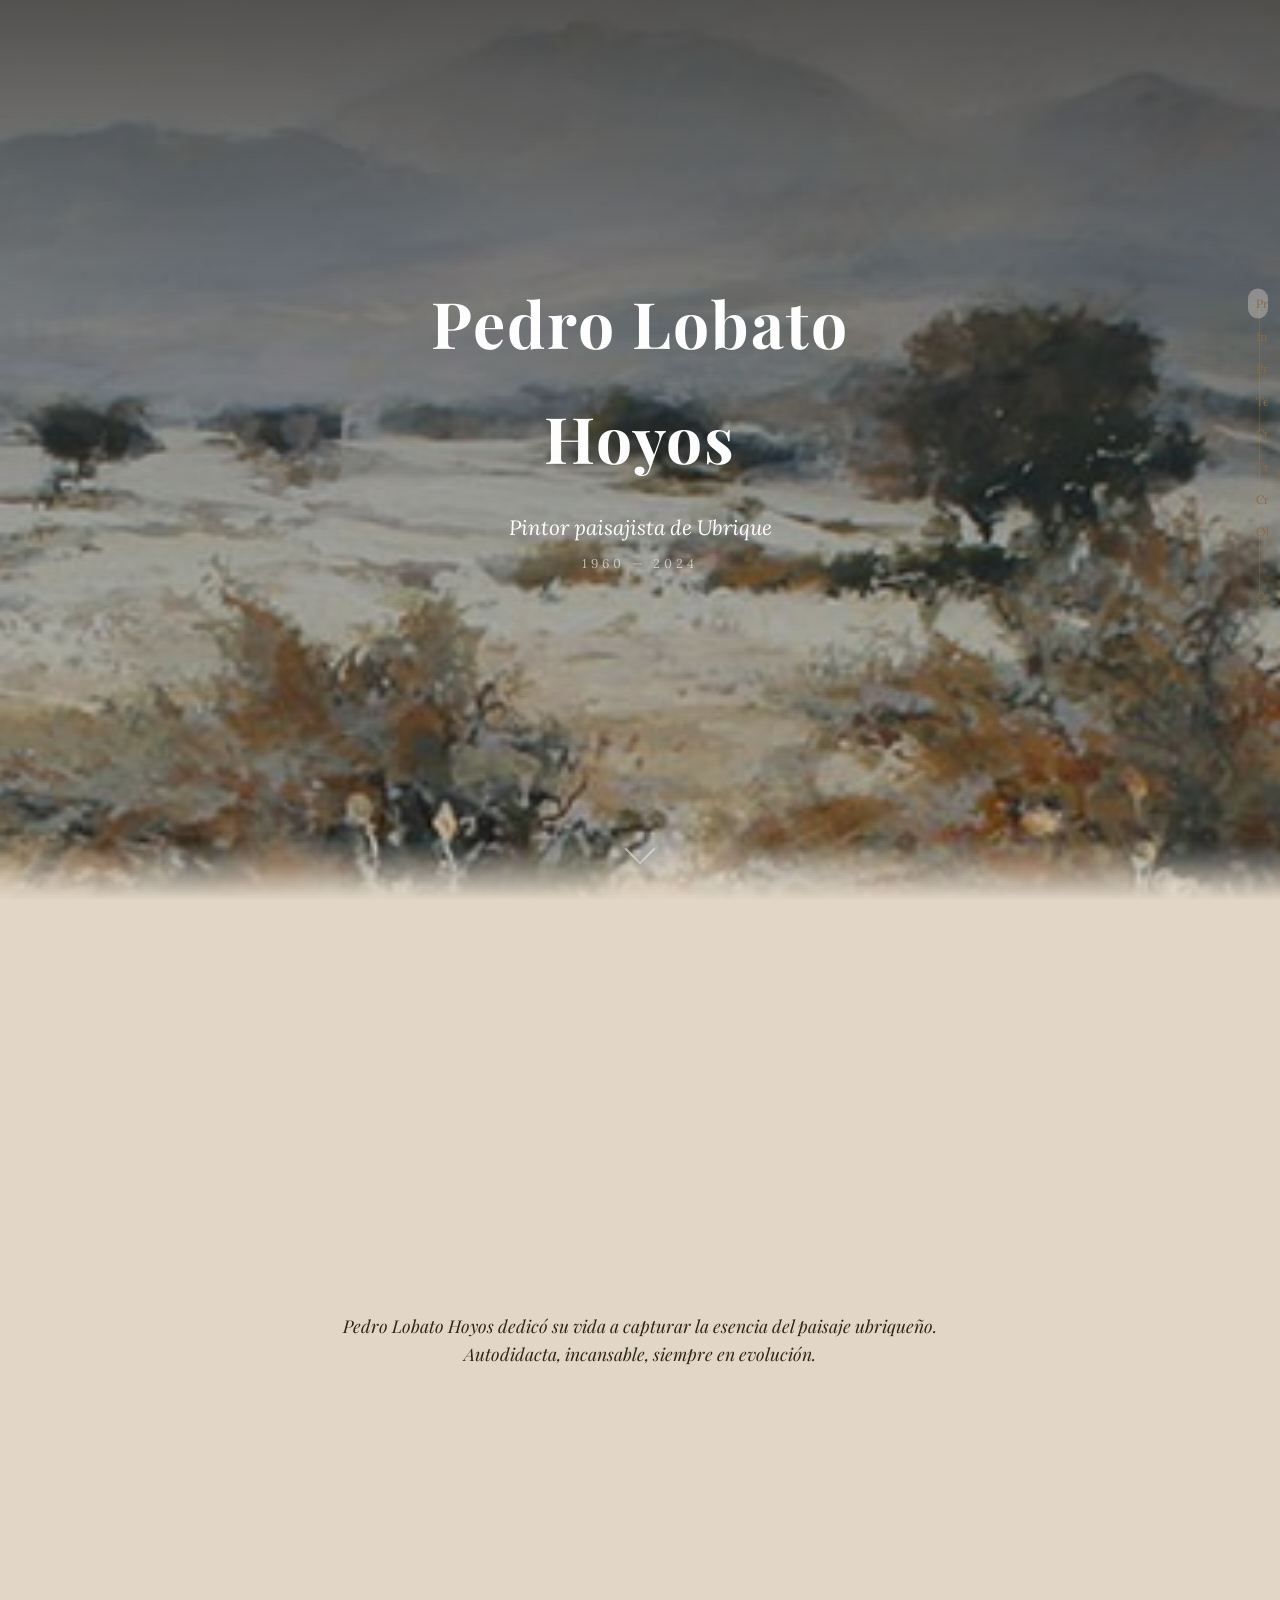
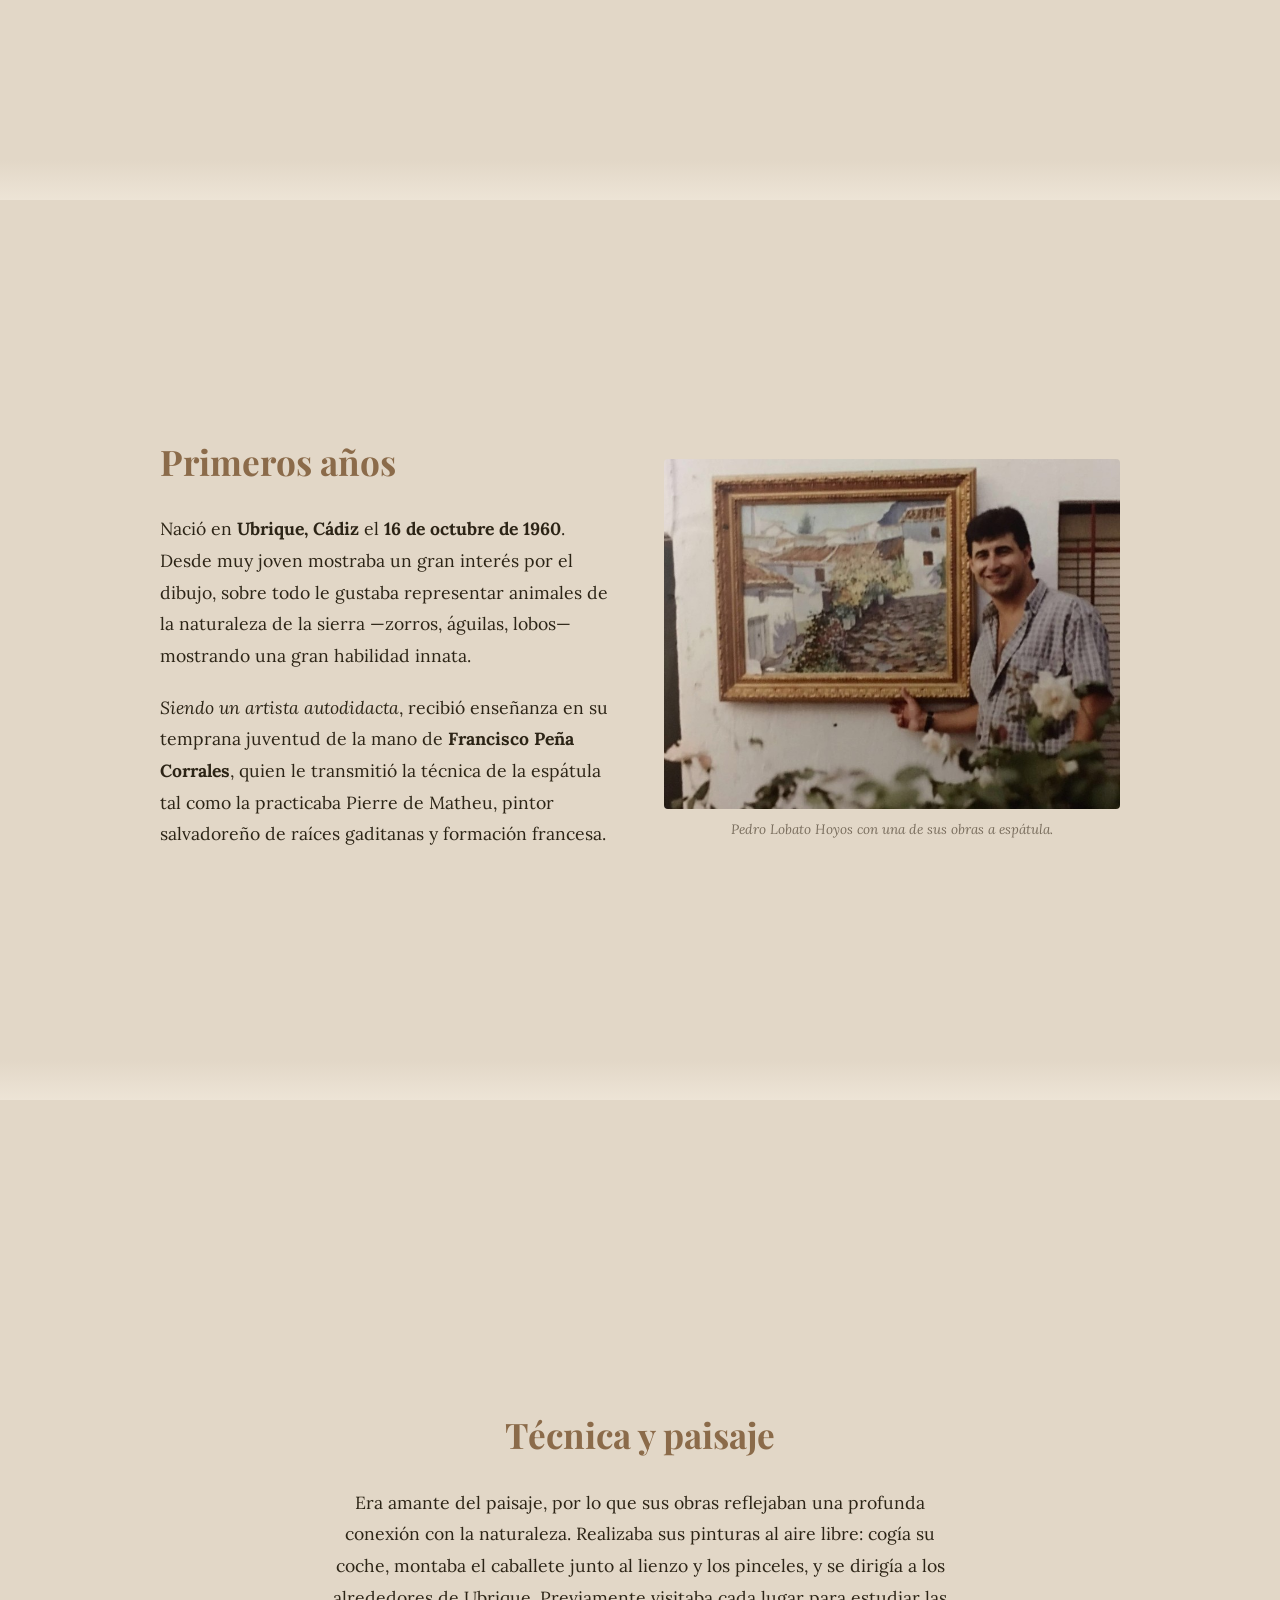
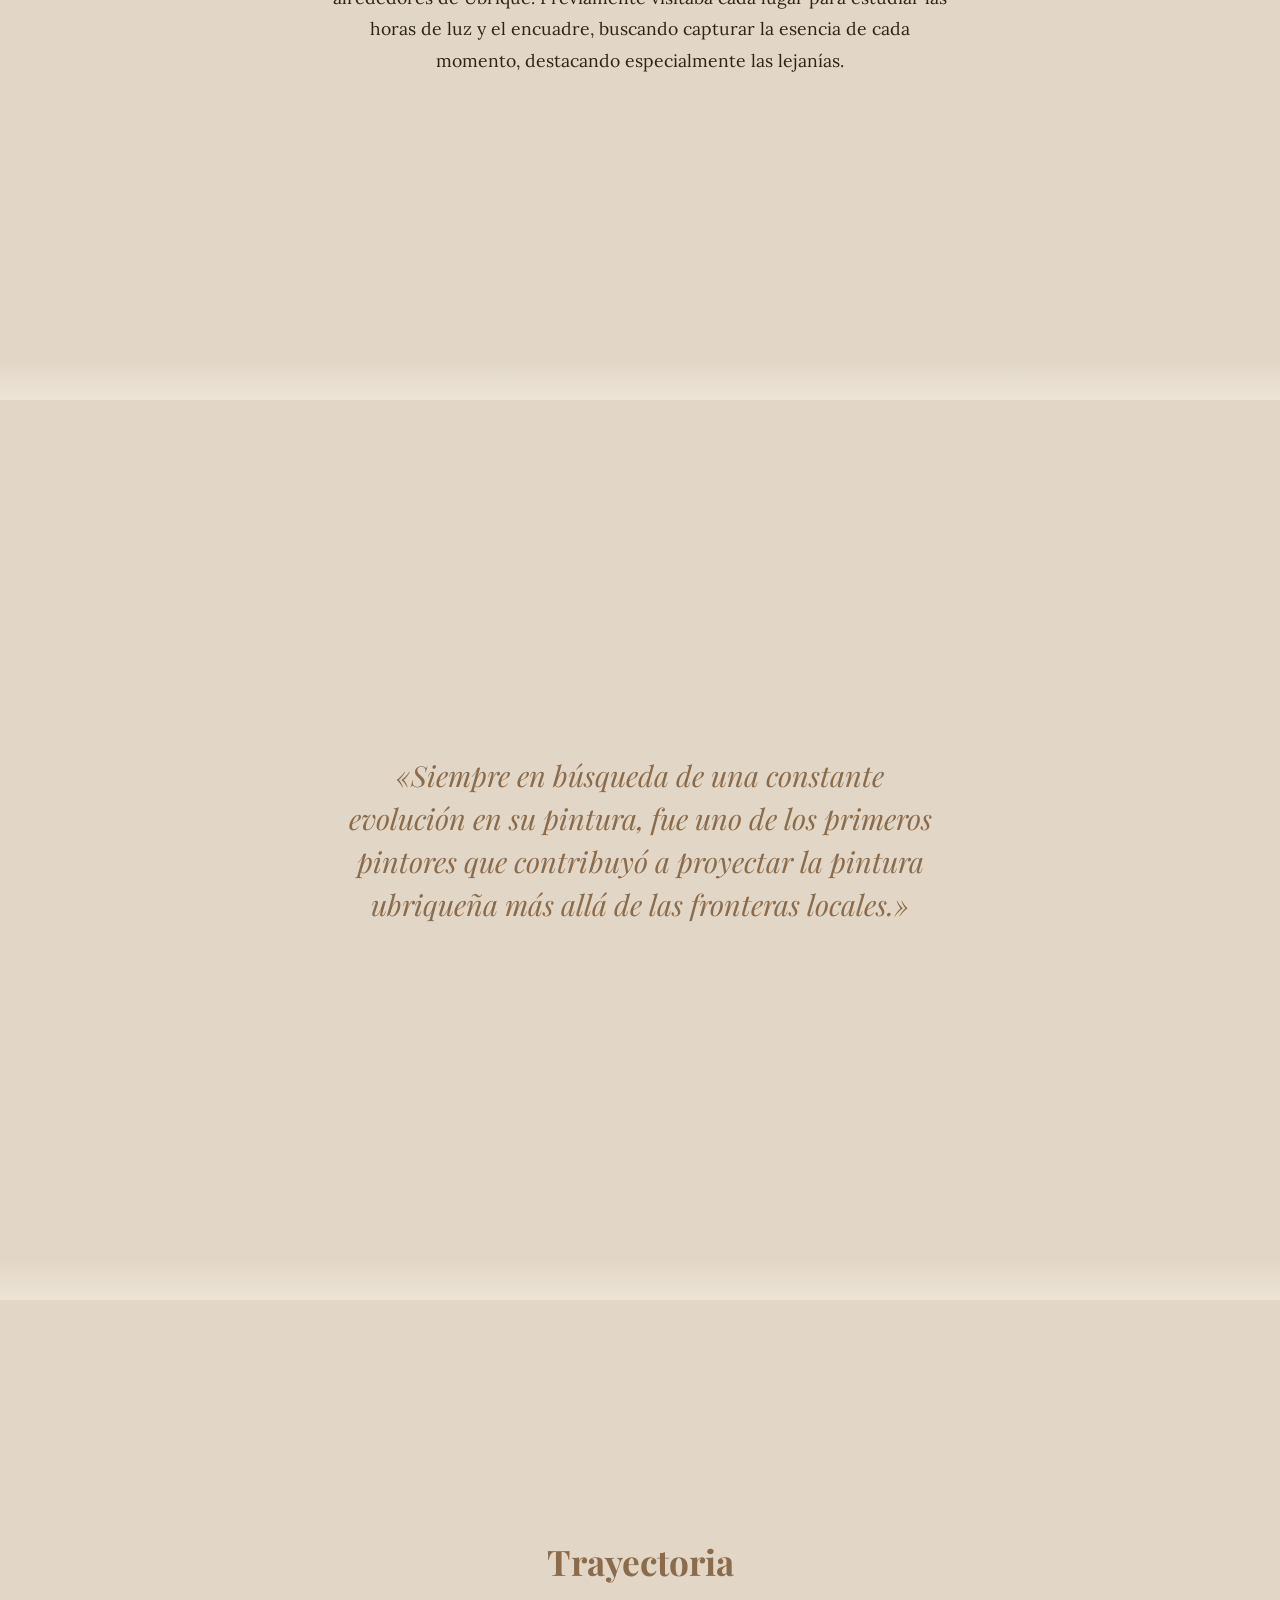
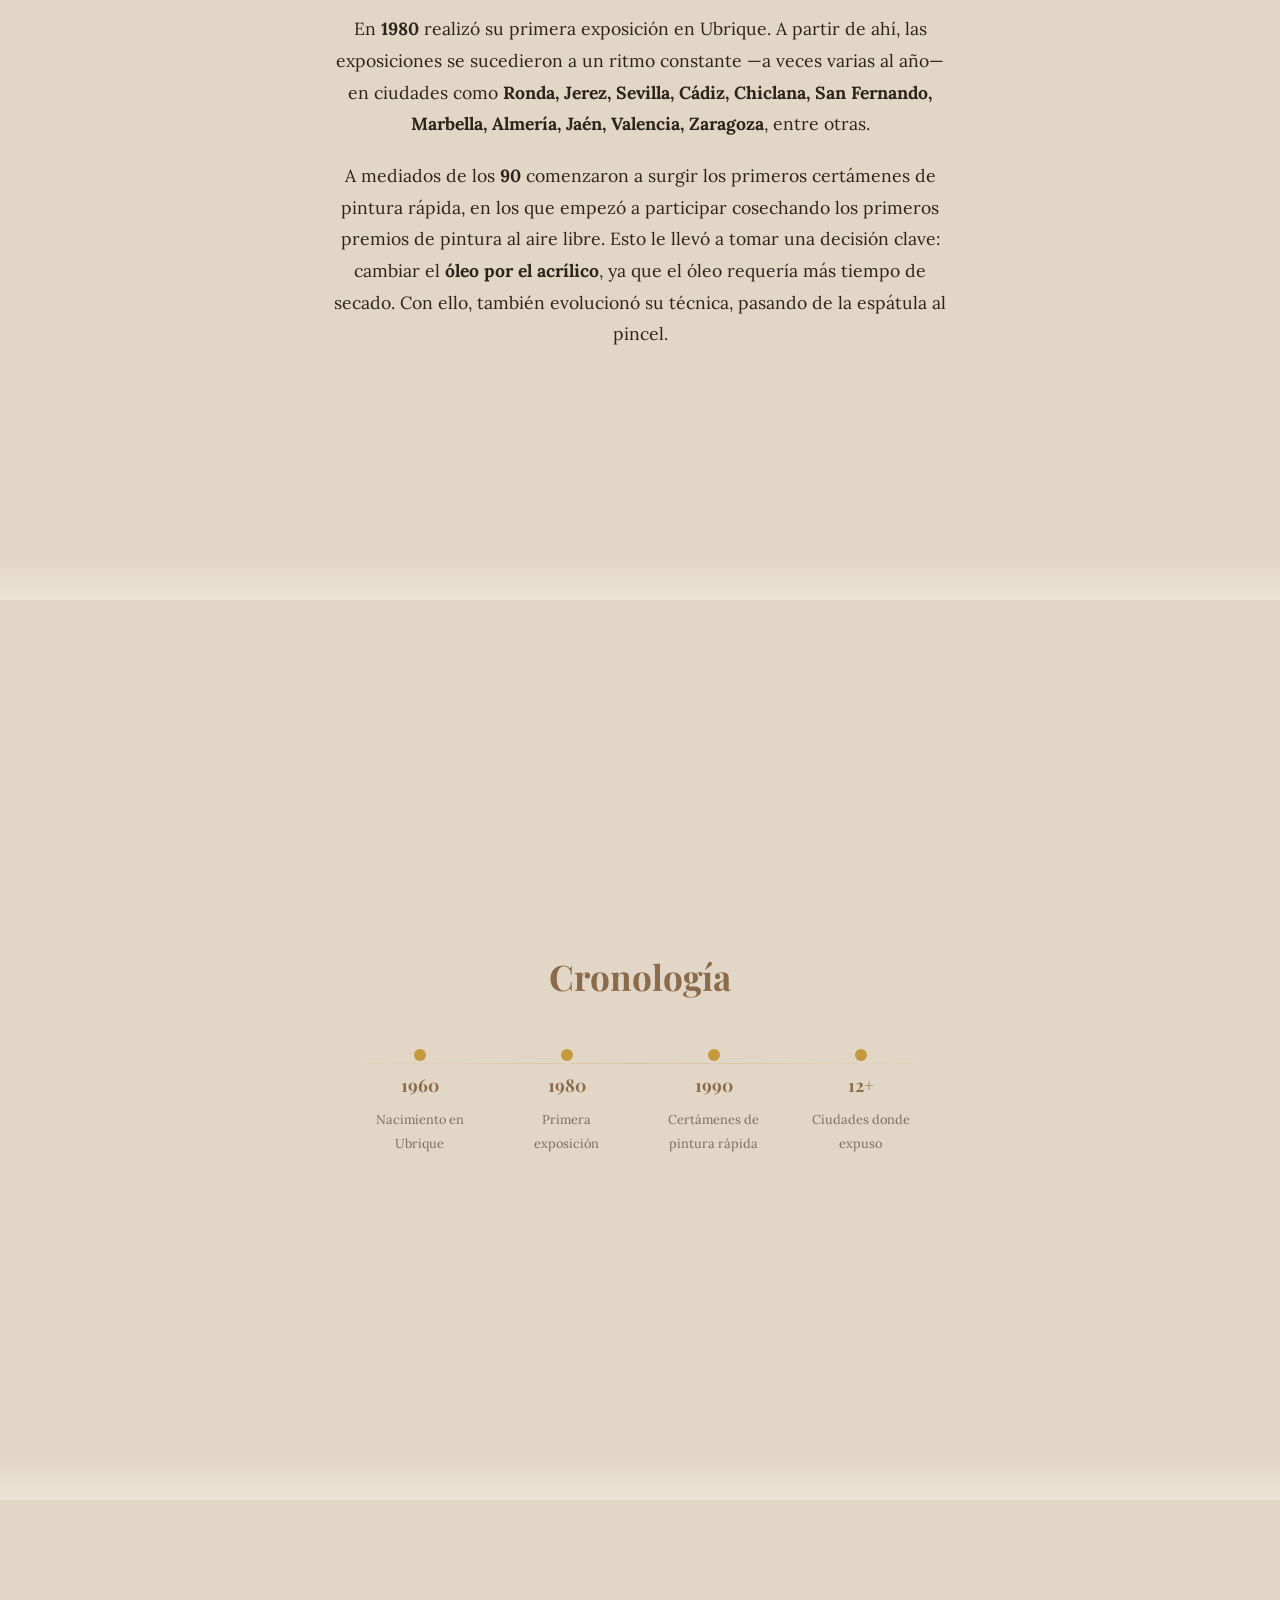
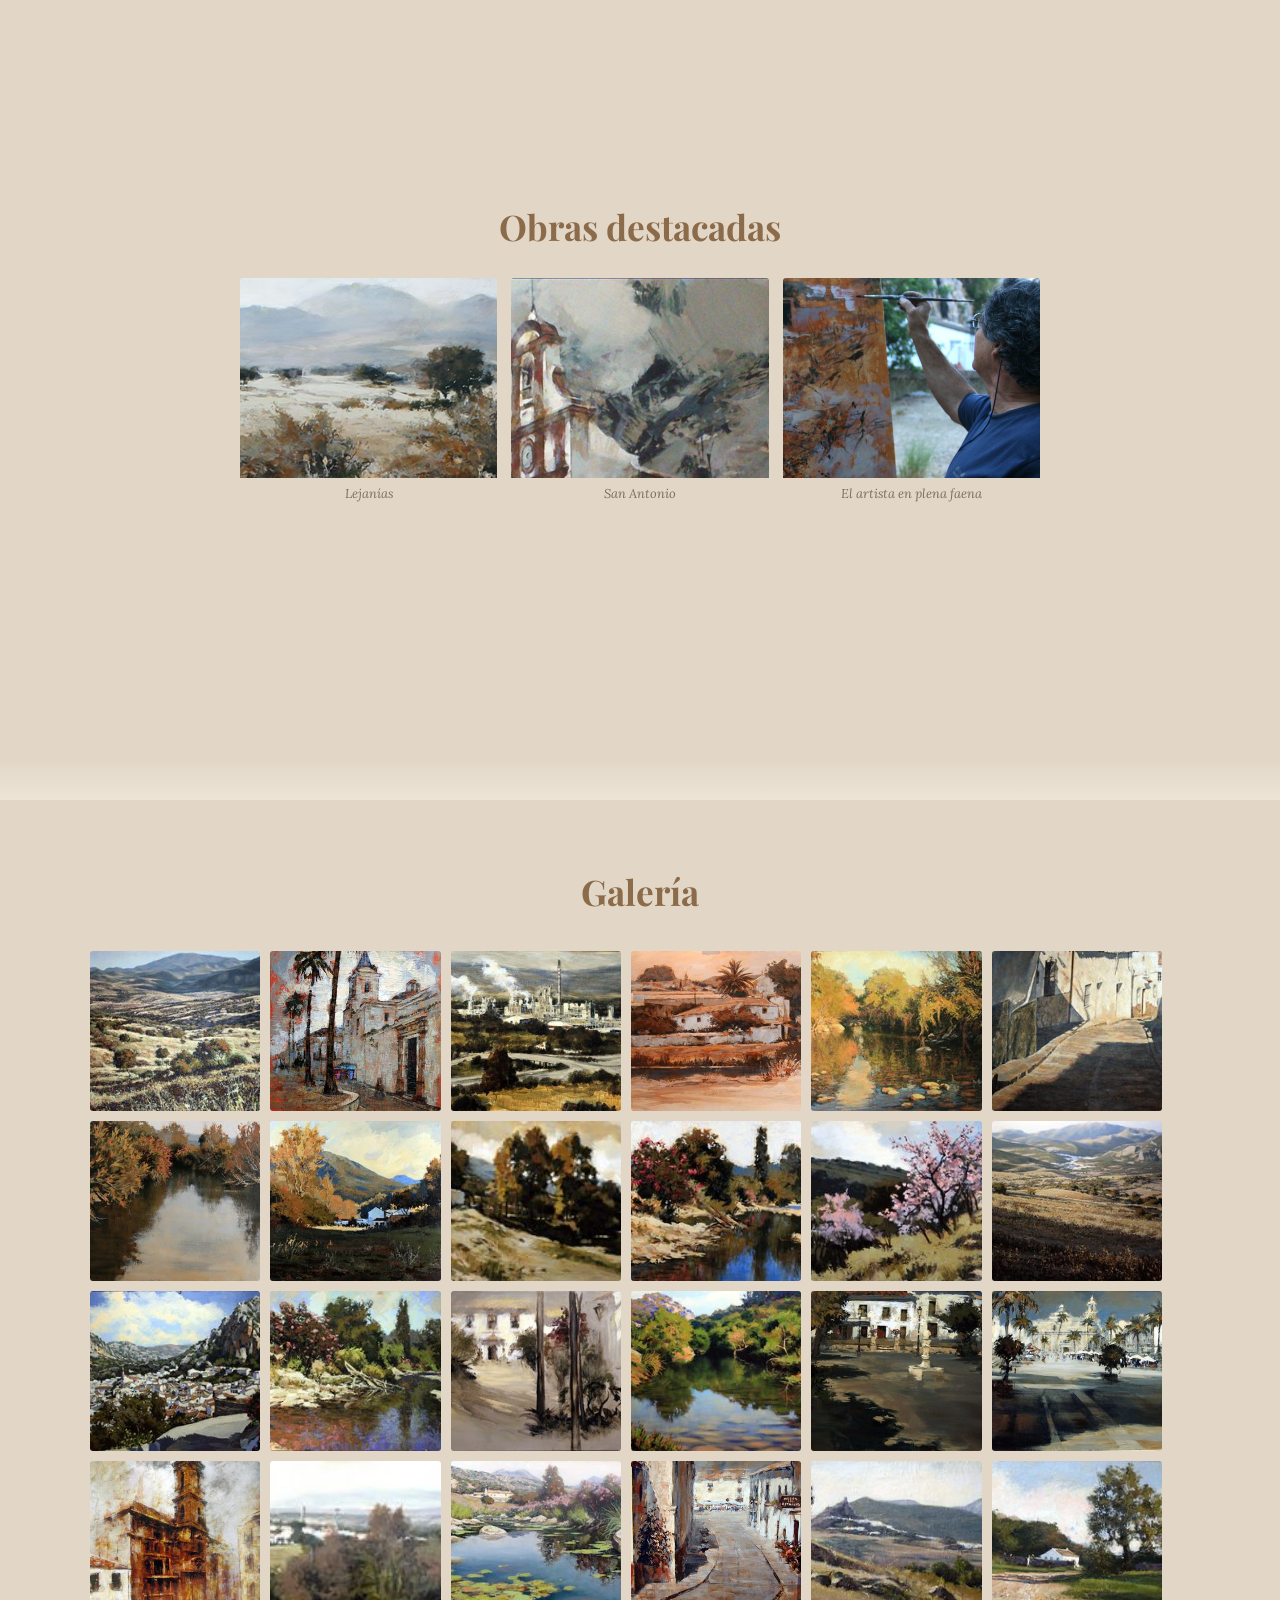
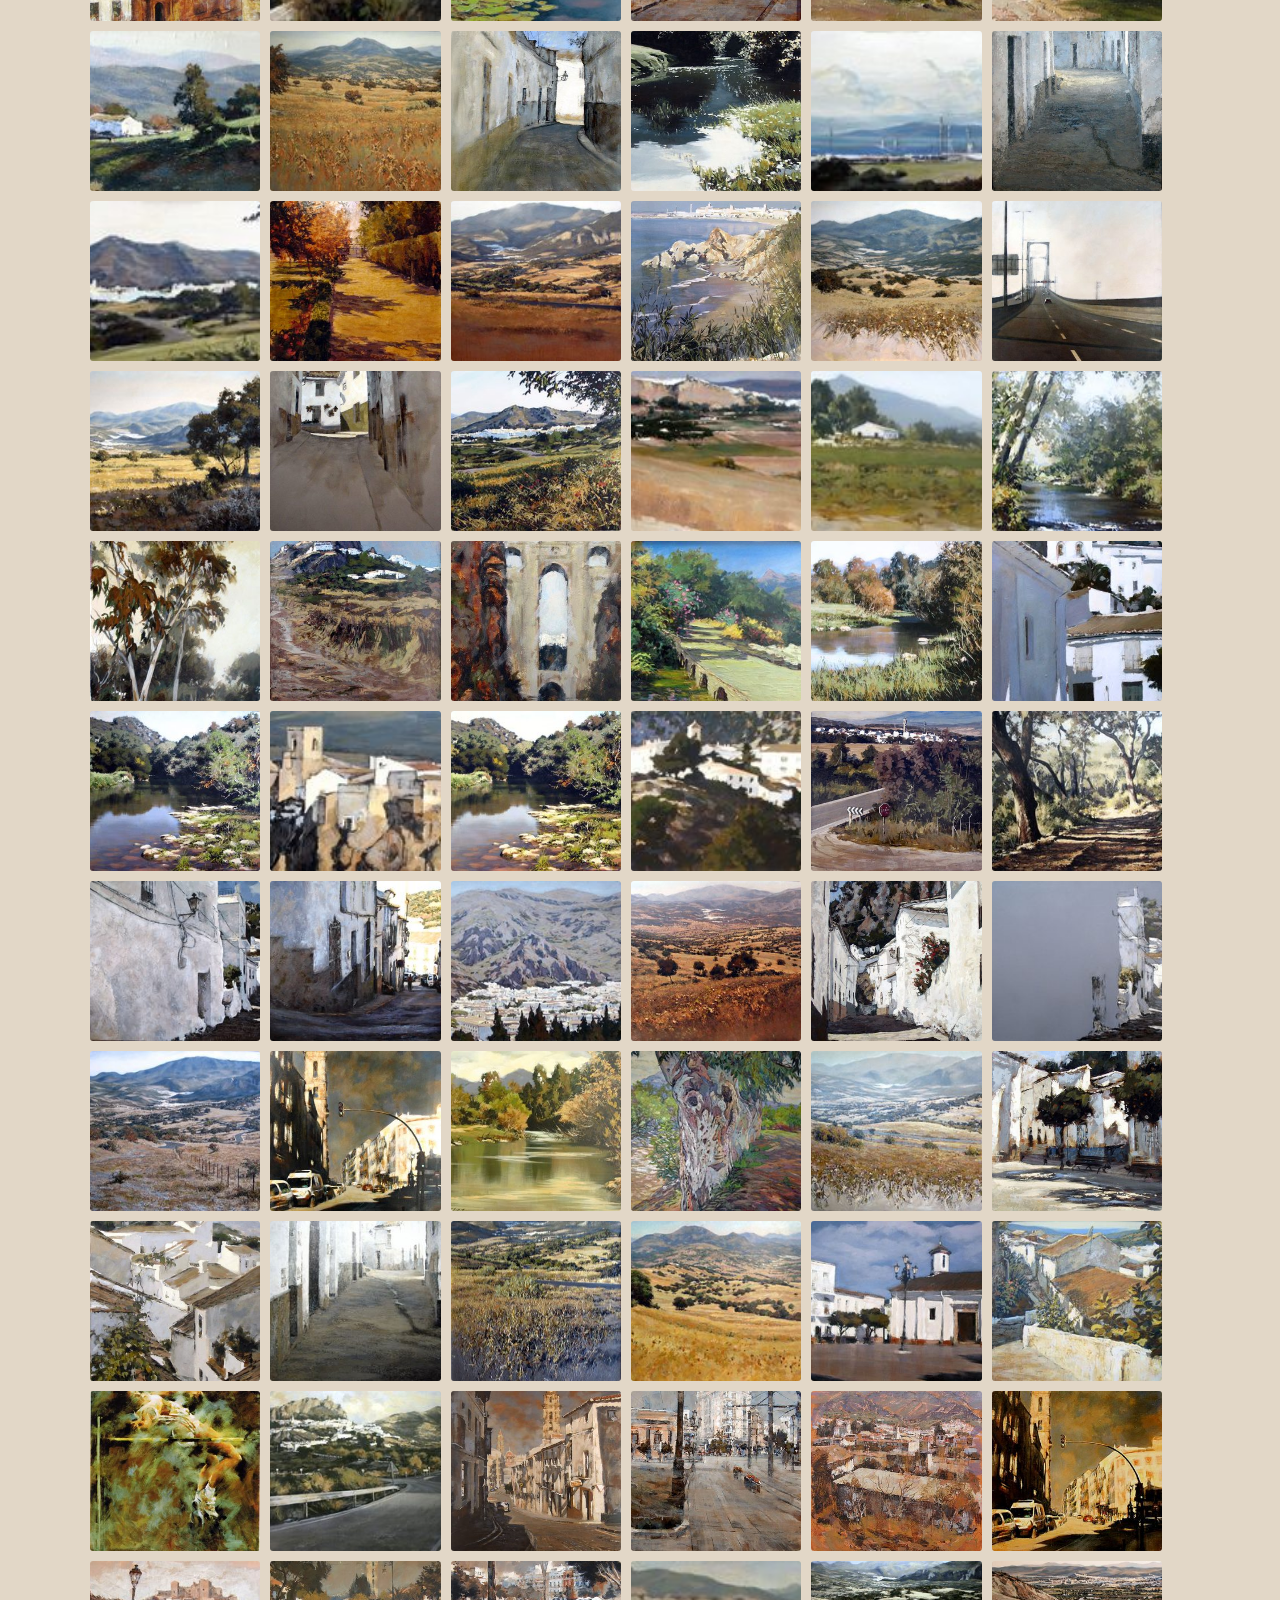
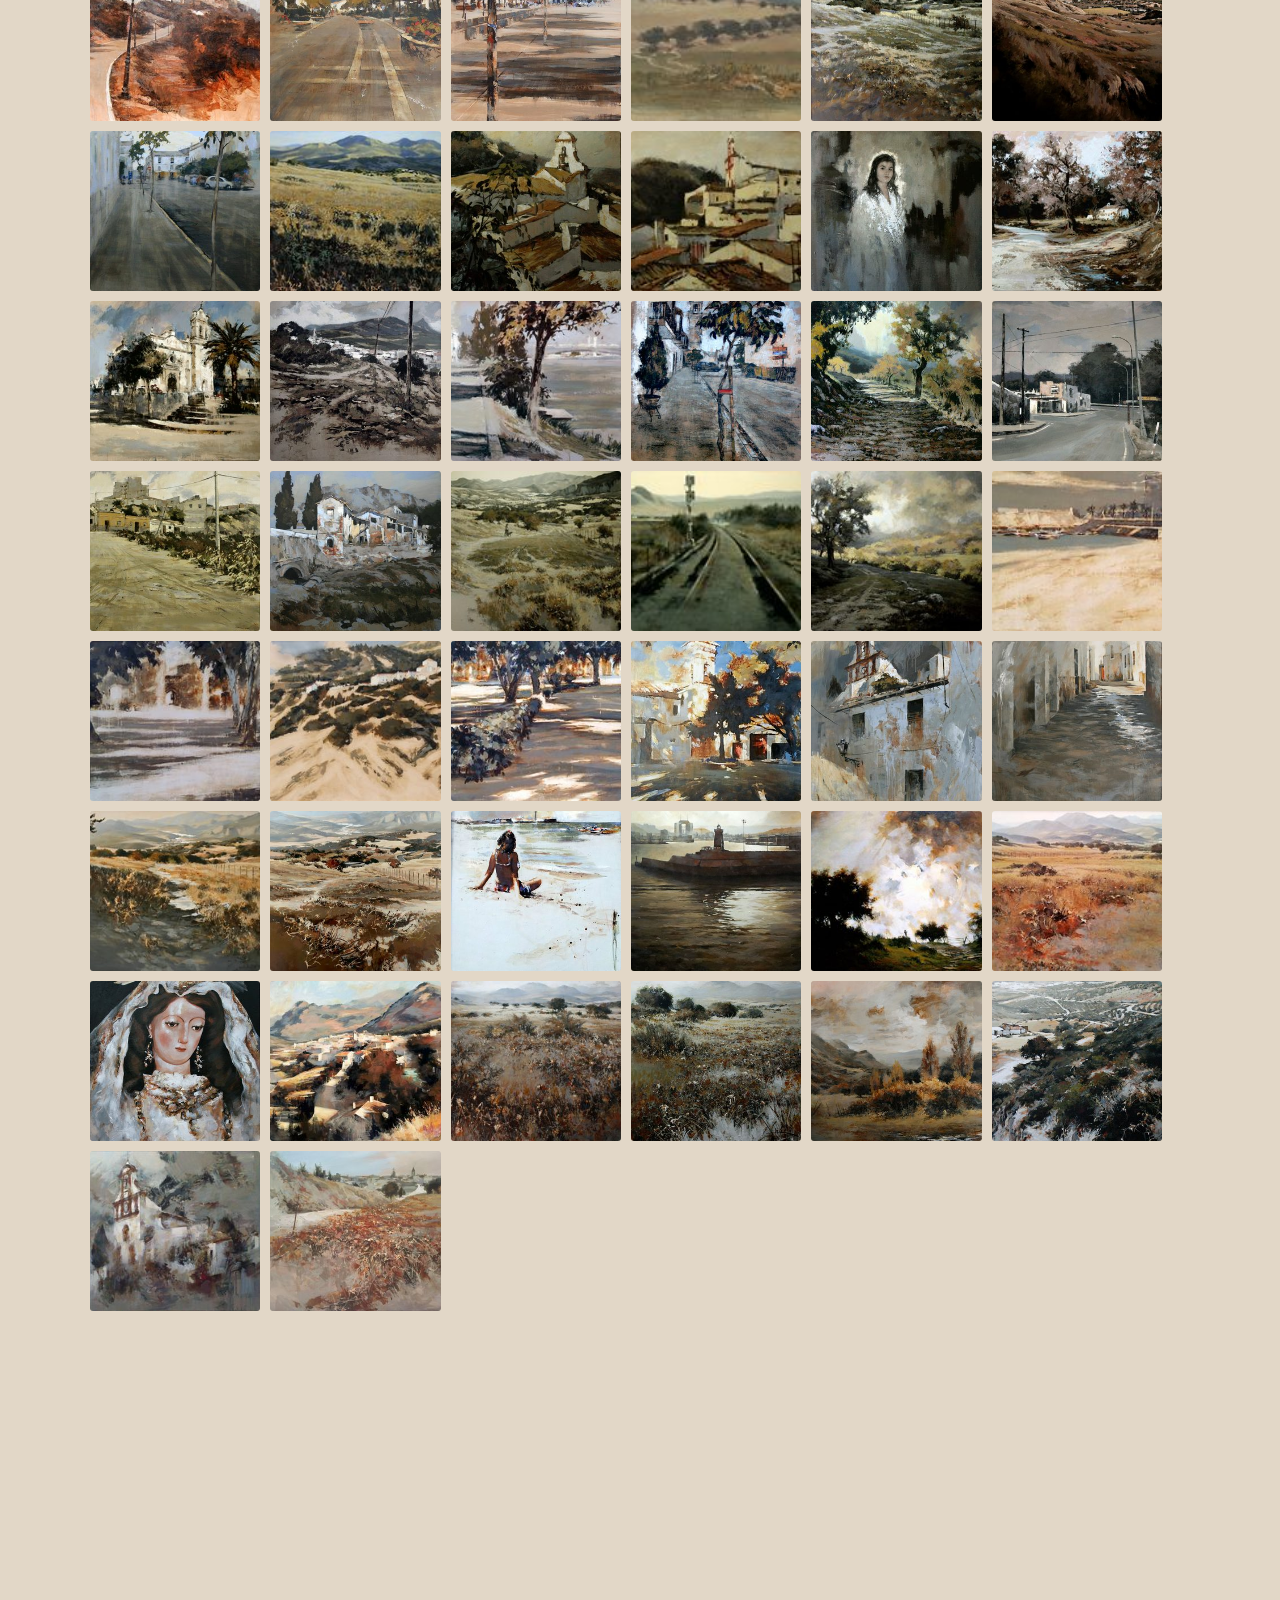
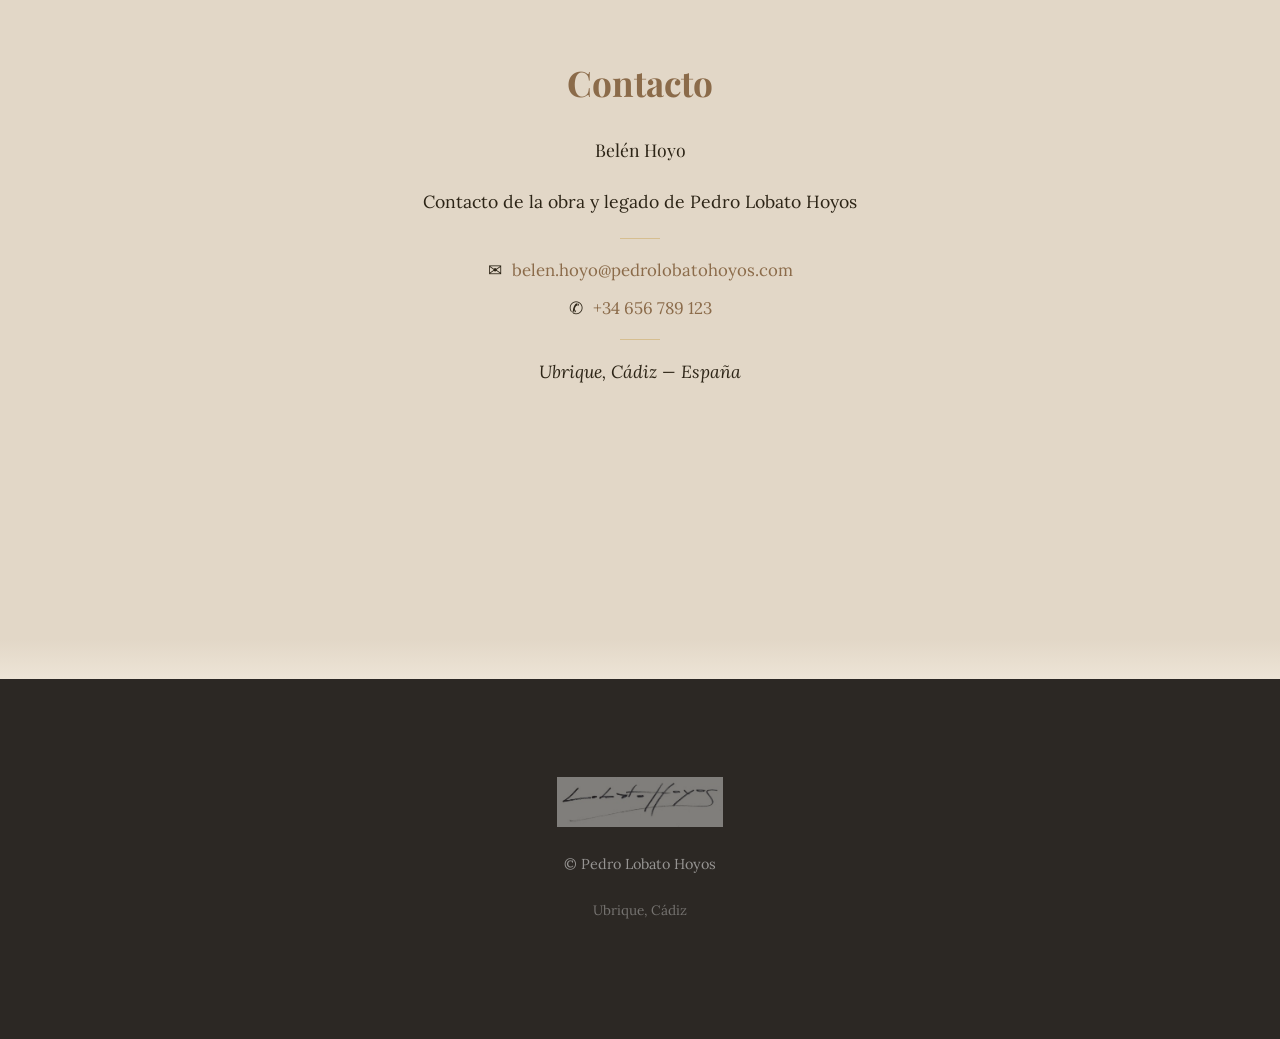
==== commit 8a0fc21c: "Barra progreso, parallax, textura lienzo, contador cronología, píldoras nav, accesibilidad reduced-m" ====
--- a/index.html
+++ b/index.html
@@ -8,16 +8,48 @@
     <meta property="og:title" content="Pedro Lobato Hoyos — Pintor paisajista">
     <meta property="og:description" content="Artista autodidacta de Ubrique, Cádiz. Trayectoria desde 1980. Conoce la vida y obra de este pintor paisajista.">
     <meta property="og:type" content="website">
+    <meta name="theme-color" content="#2C2824">
+    <meta property="og:image" content="https://oscaartoorres.github.io/pedro-lobato-hoyos/imagen/lejania-1.jpg">
     <link rel="icon" type="image/svg+xml" href="favicon.svg">
     <link rel="preload" as="image" href="imagen/lejania-1.jpg" fetchpriority="high">
     <link rel="preconnect" href="https://fonts.googleapis.com">
     <link rel="preconnect" href="https://fonts.gstatic.com" crossorigin>
     <link href="https://fonts.googleapis.com/css2?family=Playfair+Display:ital,wght@0,400;0,700;1,400&family=Lora:ital,wght@0,400;0,600;1,400&display=swap" rel="stylesheet">
     <link rel="stylesheet" href="css/style.css">
+    <script type="application/ld+json">
+    {
+        "@context": "https://schema.org",
+        "@type": "Person",
+        "name": "Pedro Lobato Hoyos",
+        "birthDate": "1960-10-16",
+        "birthPlace": {
+            "@type": "City",
+            "name": "Ubrique",
+            "addressCountry": "ES"
+        },
+        "description": "Pintor paisajista autodidacta de Ubrique, Cádiz",
+        "deathDate": "2024"
+    }
+    </script>
 </head>
 <body>
 
+    <div class="progress-bar" role="progressbar" aria-label="Progreso de lectura" aria-valuenow="0" aria-valuemin="0" aria-valuemax="100"></div>
+
     <a href="#slide-presentacion" class="skip-link">Saltar al contenido</a>
+
+    <nav class="slide-nav" aria-label="Navegación rápida entre secciones">
+        <a href="#slide-presentacion" class="slide-nav-dot" aria-label="Presentación"><span class="nav-dot-label">Presentación</span><span class="nav-dot-indicator"></span></a>
+        <a href="#slide-intro" class="slide-nav-dot" aria-label="Introducción"><span class="nav-dot-label">Introducción</span><span class="nav-dot-indicator"></span></a>
+        <a href="#slide-primeros-anos" class="slide-nav-dot" aria-label="Primeros años"><span class="nav-dot-label">Primeros años</span><span class="nav-dot-indicator"></span></a>
+        <a href="#slide-tecnica" class="slide-nav-dot" aria-label="Técnica"><span class="nav-dot-label">Técnica</span><span class="nav-dot-indicator"></span></a>
+        <a href="#slide-cita" class="slide-nav-dot" aria-label="Cita"><span class="nav-dot-label">Cita</span><span class="nav-dot-indicator"></span></a>
+        <a href="#slide-trayectoria" class="slide-nav-dot" aria-label="Trayectoria"><span class="nav-dot-label">Trayectoria</span><span class="nav-dot-indicator"></span></a>
+        <a href="#slide-timeline" class="slide-nav-dot" aria-label="Cronología"><span class="nav-dot-label">Cronología</span><span class="nav-dot-indicator"></span></a>
+        <a href="#slide-obras" class="slide-nav-dot" aria-label="Obras destacadas"><span class="nav-dot-label">Obras</span><span class="nav-dot-indicator"></span></a>
+        <a href="#slide-galeria" class="slide-nav-dot" aria-label="Galería"><span class="nav-dot-label">Galería</span><span class="nav-dot-indicator"></span></a>
+        <a href="#slide-contacto" class="slide-nav-dot" aria-label="Contacto"><span class="nav-dot-label">Contacto</span><span class="nav-dot-indicator"></span></a>
+    </nav>
 
     <section class="slide" id="slide-presentacion">
         <div class="slide-content" data-reveal>
@@ -79,22 +111,22 @@
             <div class="timeline">
                 <div class="timeline-item">
                     <div class="timeline-dot"></div>
-                    <span class="timeline-year">1960</span>
+                    <span class="timeline-year" data-target="1960" data-suffix="">0</span>
                     <span class="timeline-label">Nacimiento en Ubrique</span>
                 </div>
                 <div class="timeline-item">
                     <div class="timeline-dot"></div>
-                    <span class="timeline-year">1980</span>
+                    <span class="timeline-year" data-target="1980" data-suffix="">0</span>
                     <span class="timeline-label">Primera exposición</span>
                 </div>
                 <div class="timeline-item">
                     <div class="timeline-dot"></div>
-                    <span class="timeline-year">1990</span>
+                    <span class="timeline-year" data-target="1990" data-suffix="">0</span>
                     <span class="timeline-label">Certámenes de pintura rápida</span>
                 </div>
                 <div class="timeline-item">
                     <div class="timeline-dot"></div>
-                    <span class="timeline-year">12+</span>
+                    <span class="timeline-year" data-target="12" data-suffix="+">0</span>
                     <span class="timeline-label">Ciudades donde expuso</span>
                 </div>
             </div>
--- a/css/style.css
+++ b/css/style.css
@@ -8,10 +8,11 @@
     --color-primary: #8B6B4A;
     --color-primary-light: #C49A3C;
     --color-accent: #C06040;
-    --color-bg: #FAF8F5;
-    --color-bg-alt: #F3EFEA;
+    --color-bg: #EDE4D6;
+    --color-bg-alt: #E2D7C7;
+    --color-bg-dark: #2C2824;
     --color-text: #2C2416;
-    --color-text-muted: #8A7E6E;
+    --color-text-muted: #7A6E5E;
     --font-display: 'Playfair Display', Georgia, serif;
     --font-body: 'Lora', Georgia, 'Times New Roman', serif;
 }
@@ -23,8 +24,9 @@
 body {
     font-family: var(--font-body);
     color: var(--color-text);
-    background: var(--color-bg);
-    line-height: 1.7;
+    background: var(--color-bg-dark);
+    line-height: 1.8;
+    font-size: 1.05rem;
 }
 
 .skip-link {
@@ -53,6 +55,23 @@
     outline-offset: 2px;
 }
 
+/* ===== CANVAS TEXTURE ===== */
+
+body::after {
+    content: '';
+    position: fixed;
+    inset: 0;
+    background-image: repeating-linear-gradient(
+        0deg,
+        transparent,
+        transparent 1px,
+        rgba(0, 0, 0, 0.012) 1px,
+        rgba(0, 0, 0, 0.012) 2px
+    );
+    pointer-events: none;
+    z-index: 9998;
+}
+
 /* ===== SLIDES ===== */
 
 .slide {
@@ -65,12 +84,32 @@
     background-color: var(--color-bg);
 }
 
+.slide::after {
+    content: '';
+    position: absolute;
+    bottom: 0;
+    left: 0;
+    right: 0;
+    height: 40px;
+    background: linear-gradient(180deg, transparent, var(--color-bg-alt));
+    pointer-events: none;
+    z-index: 1;
+}
+
 .slide:nth-child(even) {
     background-color: var(--color-bg-alt);
 }
 
+.slide:nth-child(even)::after {
+    background: linear-gradient(180deg, transparent, var(--color-bg));
+}
+
 .slide-light {
     background-color: var(--color-bg-alt) !important;
+}
+
+.slide-light::after {
+    background: linear-gradient(180deg, transparent, var(--color-bg)) !important;
 }
 
 /* Hero */
@@ -78,7 +117,7 @@
     background-image: url('../imagen/lejania-1.jpg');
     background-size: cover;
     background-position: center 25%;
-    background-color: #1C1A18;
+    background-color: var(--color-bg-dark);
     text-align: center;
     min-height: 100vh;
     display: flex;
@@ -91,44 +130,56 @@
     position: absolute;
     inset: 0;
     background: linear-gradient(180deg,
-        rgba(28, 26, 24, 0.55) 0%,
-        rgba(28, 26, 24, 0.25) 45%,
-        rgba(28, 26, 24, 0.55) 100%);
+        rgba(44, 40, 36, 0.78) 0%,
+        rgba(44, 40, 36, 0.50) 30%,
+        rgba(44, 40, 36, 0.35) 55%,
+        transparent 100%);
+}
+
+#slide-presentacion::after {
+    display: block;
+    background: linear-gradient(180deg, transparent, var(--color-bg-alt));
+    height: 60px;
 }
 
 #slide-presentacion .slide-content {
     position: relative;
     z-index: 1;
+    padding-bottom: 40px;
+}
+
+.slide .slide-subtitle {
+    font-family: var(--font-body);
+    font-size: clamp(1rem, 2vw, 1.3rem);
+    color: white;
+    font-style: italic;
+    margin-bottom: 6px;
+    font-weight: 400;
+}
+
+.slide .slide-intro {
+    font-family: var(--font-body);
+    letter-spacing: 0.3em;
+    text-transform: uppercase;
+    font-size: clamp(0.7rem, 1.2vw, 0.8rem);
+    color: white;
+    font-weight: 400;
+    opacity: 0.6;
 }
 
 .slide-title {
     font-family: var(--font-display);
-    font-size: 3.5rem;
+    font-size: clamp(2rem, 5vw, 4rem);
     font-weight: 700;
     color: white;
-    letter-spacing: 0.02em;
-    margin-bottom: 8px;
-}
-
-.slide-subtitle {
-    font-size: 1.2rem;
-    color: rgba(255, 255, 255, 0.8);
-    font-style: italic;
-    margin-bottom: 4px;
-}
-
-.slide-intro {
-    font-size: 1rem;
-    color: rgba(255, 255, 255, 0.5);
-    letter-spacing: 0.15em;
-    text-transform: uppercase;
-    font-size: 0.85rem;
+    letter-spacing: 0.03em;
+    margin-bottom: 14px;
 }
 
 /* Scroll indicator */
 .scroll-indicator {
     position: absolute;
-    bottom: 30px;
+    bottom: 40px;
     left: 50%;
     transform: translateX(-50%);
     z-index: 1;
@@ -136,17 +187,17 @@
 
 .scroll-arrow {
     display: block;
-    width: 24px;
-    height: 24px;
+    width: 22px;
+    height: 22px;
     border-right: 2px solid rgba(255, 255, 255, 0.5);
     border-bottom: 2px solid rgba(255, 255, 255, 0.5);
     transform: rotate(45deg);
-    animation: scrollBounce 2s infinite;
+    animation: scrollBounce 2.2s infinite;
 }
 
 @keyframes scrollBounce {
-    0%, 100% { transform: rotate(45deg) translate(0, 0); opacity: 0.5; }
-    50% { transform: rotate(45deg) translate(4px, 4px); opacity: 1; }
+    0%, 100% { transform: rotate(45deg) translate(0, 0); opacity: 0.35; }
+    50% { transform: rotate(45deg) translate(5px, 5px); opacity: 0.8; }
 }
 
 /* Slide content */
@@ -154,6 +205,8 @@
     max-width: 620px;
     width: 100%;
     text-align: center;
+    position: relative;
+    z-index: 1;
 }
 
 .slide-content--wide {
@@ -175,21 +228,21 @@
 
 .slide-heading {
     font-family: var(--font-display);
-    font-size: 2rem;
+    font-size: clamp(1.5rem, 3vw, 2.2rem);
     font-weight: 700;
     margin-bottom: 20px;
-    color: var(--color-text);
+    color: var(--color-primary);
 }
 
 .slide p {
-    font-size: 1.05rem;
-    margin-bottom: 16px;
+    font-size: 1.1rem;
+    margin-bottom: 20px;
     color: var(--color-text);
 }
 
 .slide-text-lg {
     font-family: var(--font-display);
-    font-size: 1.5rem;
+    font-size: clamp(1.2rem, 2.5vw, 1.6rem);
     font-style: italic;
     color: var(--color-text-muted);
     line-height: 1.6;
@@ -203,7 +256,7 @@
 
 .slide-quote p {
     font-family: var(--font-display);
-    font-size: 1.6rem;
+    font-size: clamp(1.2rem, 3vw, 1.8rem);
     font-style: italic;
     color: var(--color-primary);
     line-height: 1.5;
@@ -230,19 +283,20 @@
 .timeline {
     display: flex;
     justify-content: space-between;
-    gap: 16px;
-    margin-top: 32px;
+    gap: 8px;
+    margin-top: 40px;
     position: relative;
+    padding: 0 20px;
 }
 
 .timeline::before {
     content: '';
     position: absolute;
     top: 14px;
-    left: 10%;
-    right: 10%;
+    left: 0;
+    right: 0;
     height: 1px;
-    background: var(--color-primary-light);
+    background: linear-gradient(90deg, transparent, var(--color-primary-light), transparent);
     opacity: 0.3;
 }
 
@@ -250,18 +304,19 @@
     display: flex;
     flex-direction: column;
     align-items: center;
-    gap: 6px;
+    gap: 8px;
     flex: 1;
     position: relative;
 }
 
 .timeline-dot {
-    width: 10px;
-    height: 10px;
+    width: 12px;
+    height: 12px;
     border-radius: 50%;
     background: var(--color-primary-light);
     position: relative;
     z-index: 1;
+    box-shadow: 0 0 0 3px var(--color-bg-alt);
 }
 
 .timeline-year {
@@ -272,9 +327,10 @@
 }
 
 .timeline-label {
-    font-size: 0.85rem;
+    font-size: 0.8rem;
     color: var(--color-text-muted);
     text-align: center;
+    max-width: 100px;
 }
 
 /* ===== MINI GALLERY ===== */
@@ -317,30 +373,33 @@
     flex-direction: column;
 }
 
+#slide-galeria::after {
+    display: none;
+}
+
 #slide-galeria .slide-content {
     flex: 1;
     display: flex;
     flex-direction: column;
-    overflow: hidden;
 }
 
 .gallery-grid {
     display: grid;
     grid-template-columns: repeat(auto-fill, minmax(160px, 1fr));
     gap: 10px;
-    overflow-y: auto;
-    padding: 8px 0;
-    max-height: 65vh;
+    padding: 8px 28px 8px 0;
 }
 
 .gallery-grid img {
     width: 100%;
     height: 160px;
+    aspect-ratio: 4 / 3;
     object-fit: cover;
     border-radius: 3px;
     cursor: pointer;
-    transition: transform 0.3s ease;
+    transition: transform 0.3s ease, opacity 0.4s ease;
     display: block;
+    background: var(--color-bg-alt);
 }
 
 .gallery-grid img:hover {
@@ -476,9 +535,13 @@
 /* ===== FOOTER ===== */
 
 .slide-footer {
-    background-color: #1C1A18 !important;
+    background-color: var(--color-bg-dark) !important;
     color: rgba(255, 255, 255, 0.6);
     min-height: 40vh;
+}
+
+.slide-footer::after {
+    display: none;
 }
 
 .slide-footer .footer-copy {
@@ -494,7 +557,7 @@
 
 .footer-signature {
     max-height: 50px;
-    opacity: 0.5;
+    opacity: 0.4;
     margin-bottom: 8px;
 }
 
@@ -502,8 +565,9 @@
 
 [data-reveal] {
     opacity: 0;
-    transform: translateY(30px);
-    transition: opacity 0.7s ease, transform 0.7s ease;
+    transform: translateY(40px);
+    transition: opacity 0.9s ease,
+                transform 0.9s cubic-bezier(0.22, 1, 0.36, 1);
 }
 
 [data-reveal].revealed {
@@ -532,7 +596,7 @@
 }
 
 .back-to-top.visible {
-    opacity: 0.7;
+    opacity: 0.9;
     pointer-events: all;
 }
 
@@ -541,6 +605,155 @@
     transform: translateY(-2px);
 }
 
+/* ===== READING PROGRESS BAR ===== */
+
+.progress-bar {
+    position: fixed;
+    top: 0;
+    left: 0;
+    width: 0%;
+    height: 3px;
+    background: var(--color-primary-light);
+    z-index: 10000;
+    transition: width 0.1s linear;
+}
+
+/* ===== NAVIGATION DOTS ===== */
+
+.slide-nav {
+    position: fixed;
+    top: 50%;
+    right: 12px;
+    transform: translateY(-50%);
+    z-index: 500;
+    display: flex;
+    flex-direction: column;
+    align-items: flex-end;
+    gap: 3px;
+    padding: 16px 0;
+}
+
+.slide-nav::before {
+    content: '';
+    position: absolute;
+    top: 0;
+    bottom: 0;
+    right: 8px;
+    width: 1px;
+    background: linear-gradient(180deg,
+        transparent,
+        rgba(196, 154, 60, 0.2) 15%,
+        rgba(196, 154, 60, 0.2) 85%,
+        transparent
+    );
+}
+
+.slide-nav-dot {
+    display: flex;
+    align-items: center;
+    gap: 6px;
+    text-decoration: none;
+    position: relative;
+    z-index: 1;
+    transition: all 0.3s ease;
+    max-width: 12px;
+    overflow: hidden;
+    white-space: nowrap;
+    padding: 4px 12px 4px 8px;
+    border-radius: 14px;
+    background: transparent;
+}
+
+.slide-nav-dot:hover {
+    max-width: 160px;
+    background: rgba(237, 228, 214, 0.92);
+    box-shadow: 0 2px 8px rgba(0,0,0,0.08);
+}
+
+.slide-nav-dot.active {
+    background: rgba(237, 228, 214, 0.35);
+    max-width: 12px;
+}
+
+.nav-dot-label {
+    font-size: 0.75rem;
+    font-family: var(--font-body);
+    color: var(--color-primary);
+    opacity: 0;
+    transition: opacity 0.3s ease 0.05s;
+    flex-shrink: 0;
+}
+
+.slide-nav-dot:hover .nav-dot-label,
+.slide-nav-dot.active .nav-dot-label {
+    opacity: 1;
+}
+
+.nav-dot-indicator {
+    display: block;
+    width: 8px;
+    height: 8px;
+    border-radius: 50%;
+    background: rgba(196, 154, 60, 0.35);
+    flex-shrink: 0;
+    transition: all 0.3s ease;
+    border: 2px solid rgba(196, 154, 60, 0.25);
+}
+
+.slide-nav-dot:hover .nav-dot-indicator,
+.slide-nav-dot.active .nav-dot-indicator {
+    background: var(--color-primary-light);
+    border-color: var(--color-primary-light);
+    transform: scale(1.2);
+}
+
+/* ===== LIGHTBOX LOADING STATE ===== */
+
+.lightbox.loading .lightbox-image {
+    opacity: 0.2;
+}
+
+.lightbox.loading::after {
+    content: '';
+    position: absolute;
+    width: 28px;
+    height: 28px;
+    border: 2px solid rgba(255,255,255,0.15);
+    border-top-color: white;
+    border-radius: 50%;
+    animation: lbox-spin 0.7s linear infinite;
+}
+
+@keyframes lbox-spin {
+    to { transform: rotate(360deg); }
+}
+
+/* ===== GALLERY CARD FOCUS ===== */
+
+.gallery-card:focus-visible,
+.gallery-item:focus-visible {
+    outline: 2px solid var(--color-primary-light);
+    outline-offset: 3px;
+    border-radius: 3px;
+}
+
+.gallery-card:focus-visible img,
+.gallery-item:focus-visible img {
+    transform: scale(1.03);
+}
+
+/* ===== TIMELINE ENHANCEMENTS ===== */
+
+.timeline-dot {
+    transition: transform 0.3s ease, box-shadow 0.3s ease;
+}
+
+.timeline-item:hover .timeline-dot,
+.timeline-item:focus-visible .timeline-dot {
+    transform: scale(1.35);
+    box-shadow: 0 0 0 3px var(--color-bg-alt), 0 0 10px rgba(196, 154, 60, 0.35);
+}
+
 /* ===== RESPONSIVE ===== */
 
 @media (max-width: 768px) {
@@ -549,11 +762,11 @@
     }
 
     .slide-title {
-        font-size: 2.4rem;
+        font-size: 2.2rem;
     }
 
     .slide-subtitle {
-        font-size: 1rem;
+        font-size: 0.95rem;
     }
 
     .slide-content--split {
@@ -563,11 +776,11 @@
     }
 
     .slide-heading {
-        font-size: 1.6rem;
+        font-size: 1.5rem;
     }
 
     .slide-text-lg {
-        font-size: 1.2rem;
+        font-size: 1.15rem;
     }
 
     .slide-quote p {
@@ -576,7 +789,8 @@
 
     .timeline {
         flex-wrap: wrap;
-        gap: 24px;
+        gap: 20px 8px;
+        padding: 0;
     }
 
     .timeline::before {
@@ -584,7 +798,15 @@
     }
 
     .timeline-item {
-        flex: 0 0 calc(50% - 12px);
+        flex: 0 0 calc(50% - 4px);
+    }
+
+    .timeline-label {
+        max-width: 100%;
+    }
+
+    .timeline-dot {
+        box-shadow: 0 0 0 3px var(--color-bg);
     }
 
     .mini-gallery {
@@ -598,6 +820,7 @@
 
     .gallery-grid {
         grid-template-columns: repeat(auto-fill, minmax(120px, 1fr));
+        padding: 8px 0;
     }
 
     .gallery-grid img {
@@ -616,11 +839,15 @@
 
     .lightbox-prev { left: 4px; }
     .lightbox-next { right: 4px; }
+
+    .slide-nav {
+        display: none;
+    }
 }
 
 @media (max-width: 480px) {
     .slide-title {
-        font-size: 1.8rem;
+        font-size: 1.6rem;
     }
 
     .mini-gallery .gallery-item img {
@@ -628,11 +855,43 @@
     }
 
     .gallery-grid {
-        grid-template-columns: repeat(auto-fill, minmax(100px, 1fr));
+        grid-template-columns: repeat(auto-fill, minmax(85px, 1fr));
+        gap: 5px;
     }
 
     .gallery-grid img {
-        height: 100px;
+        height: 85px;
+    }
+}
+
+/* ===== REDUCED MOTION ===== */
+
+@media (prefers-reduced-motion: reduce) {
+    *,
+    *::before,
+    *::after {
+        animation-duration: 0.01ms !important;
+        animation-iteration-count: 1 !important;
+        transition-duration: 0.01ms !important;
+        scroll-behavior: auto !important;
+    }
+
+    [data-reveal] {
+        opacity: 1 !important;
+        transform: none !important;
+    }
+
+    .lightbox.loading::after {
+        animation: none !important;
+    }
+
+    .scroll-arrow {
+        animation: none !important;
+        opacity: 0.5 !important;
+    }
+
+    .back-to-top.visible {
+        opacity: 1 !important;
     }
 }
 
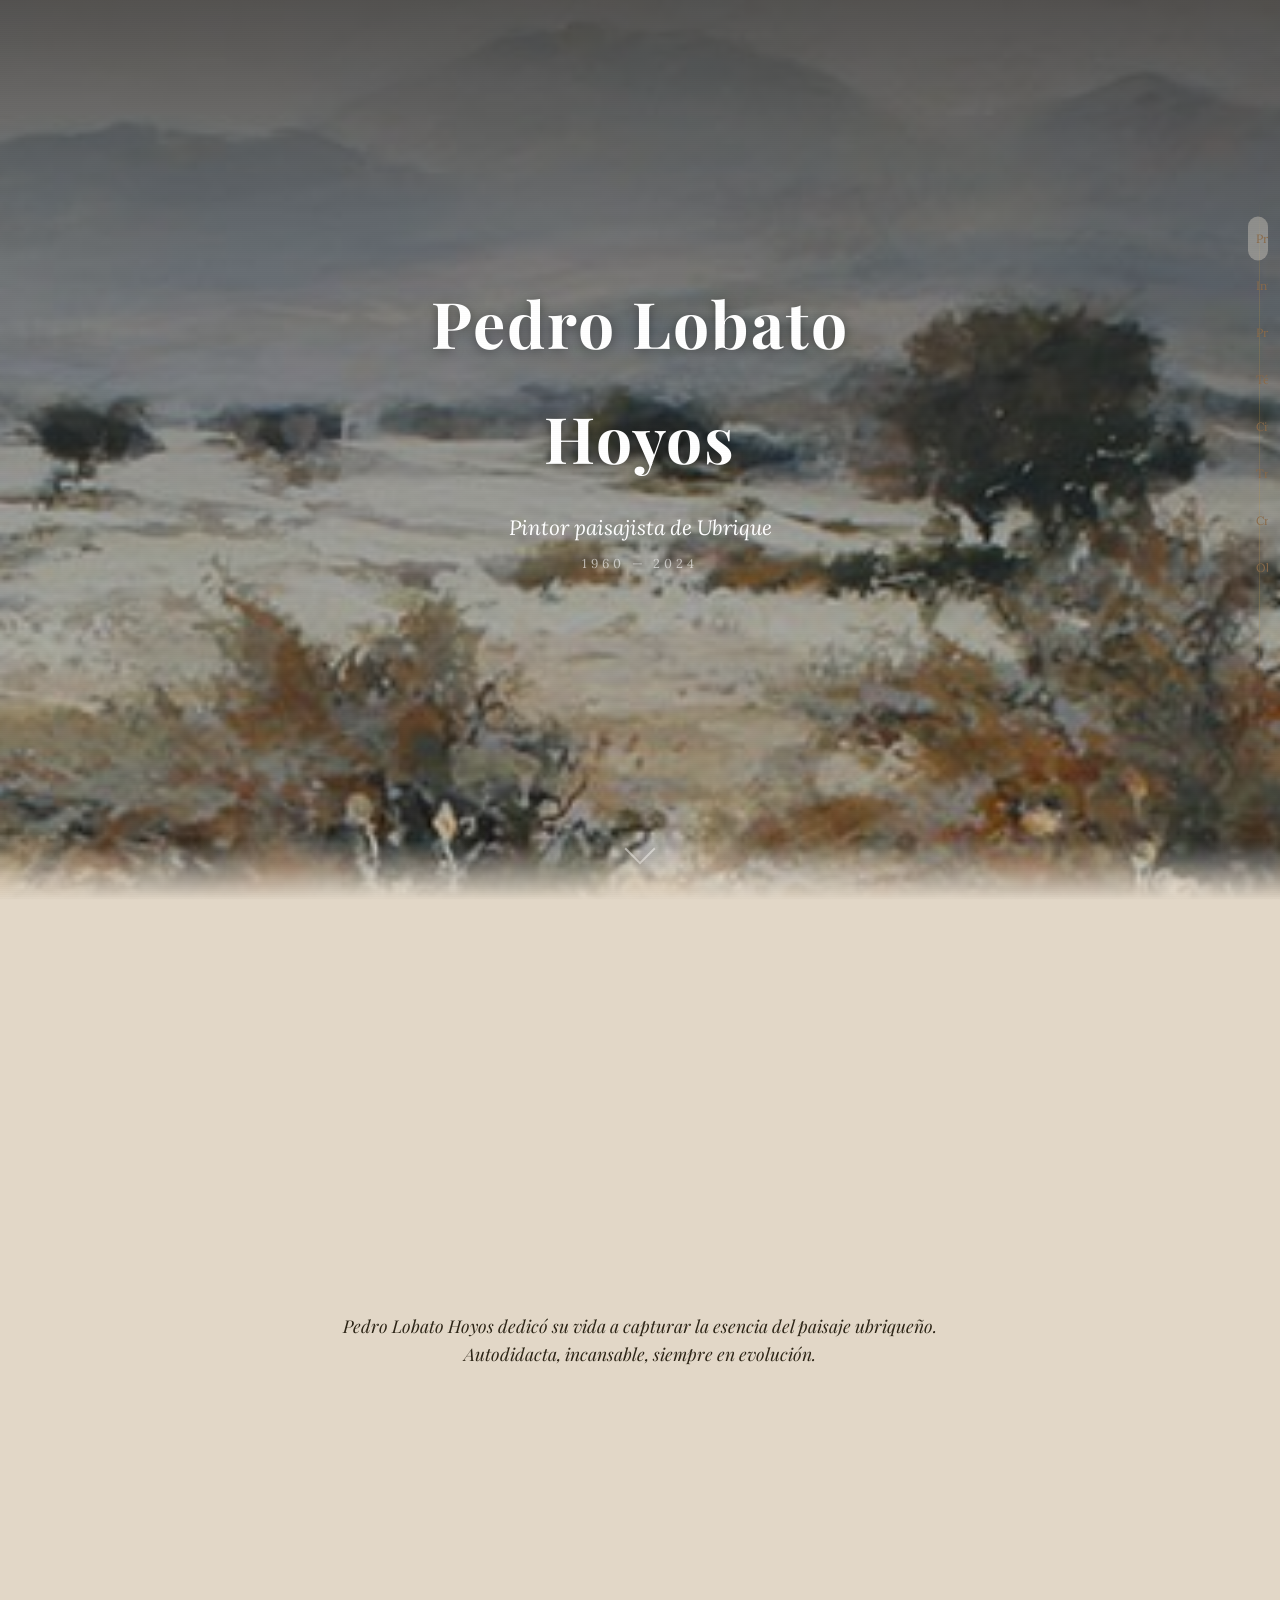
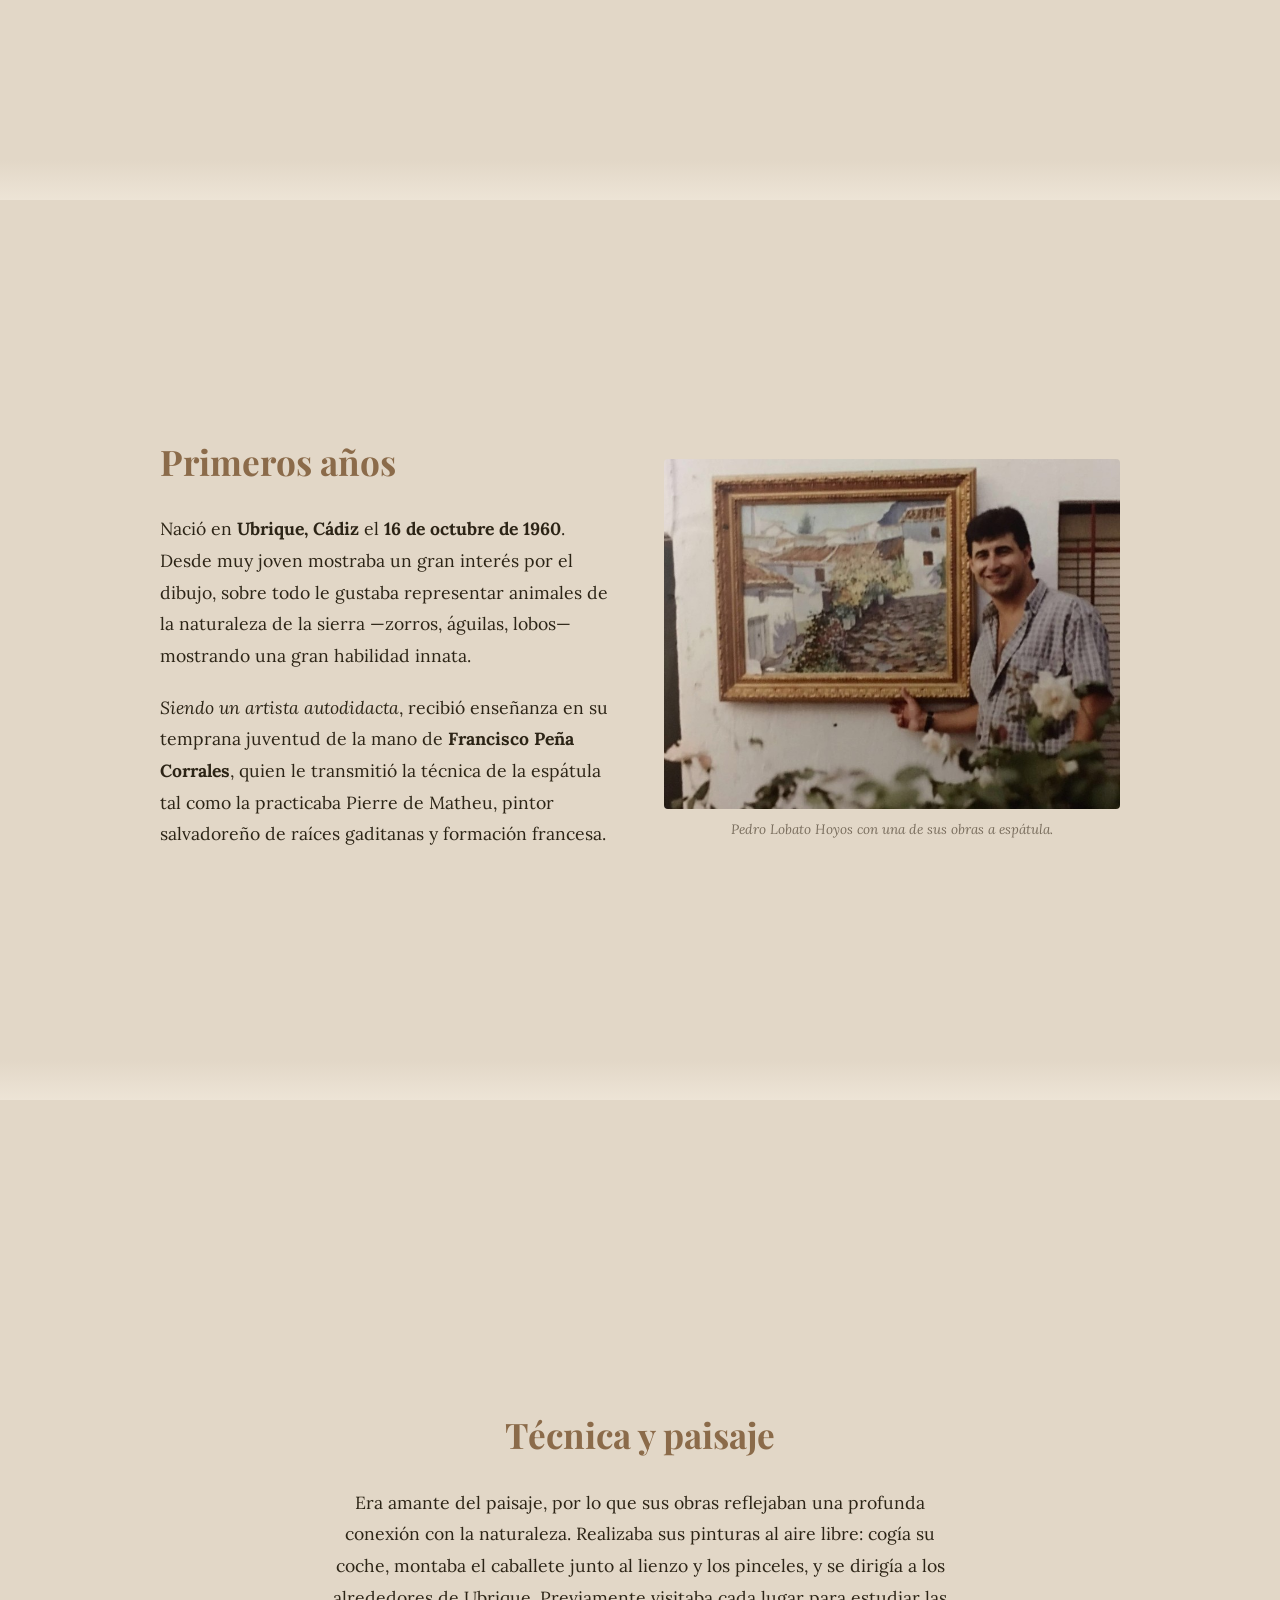
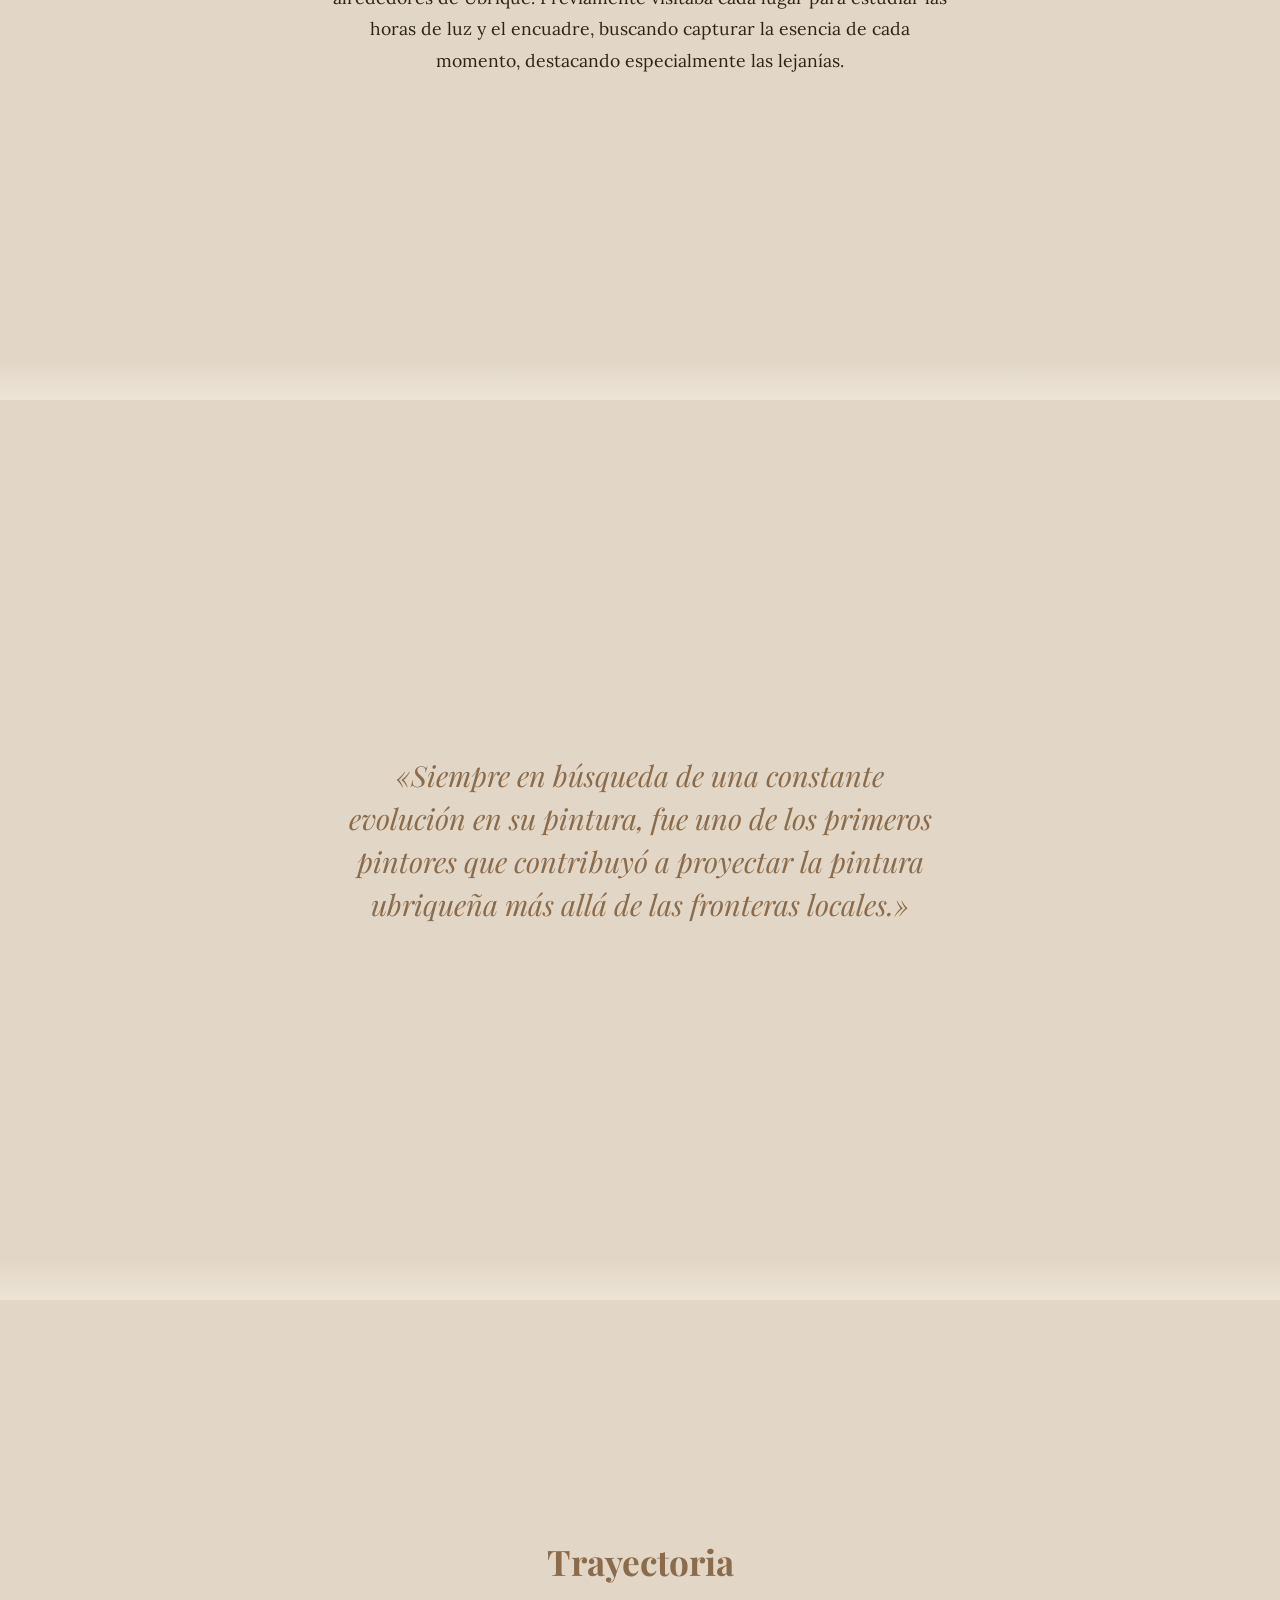
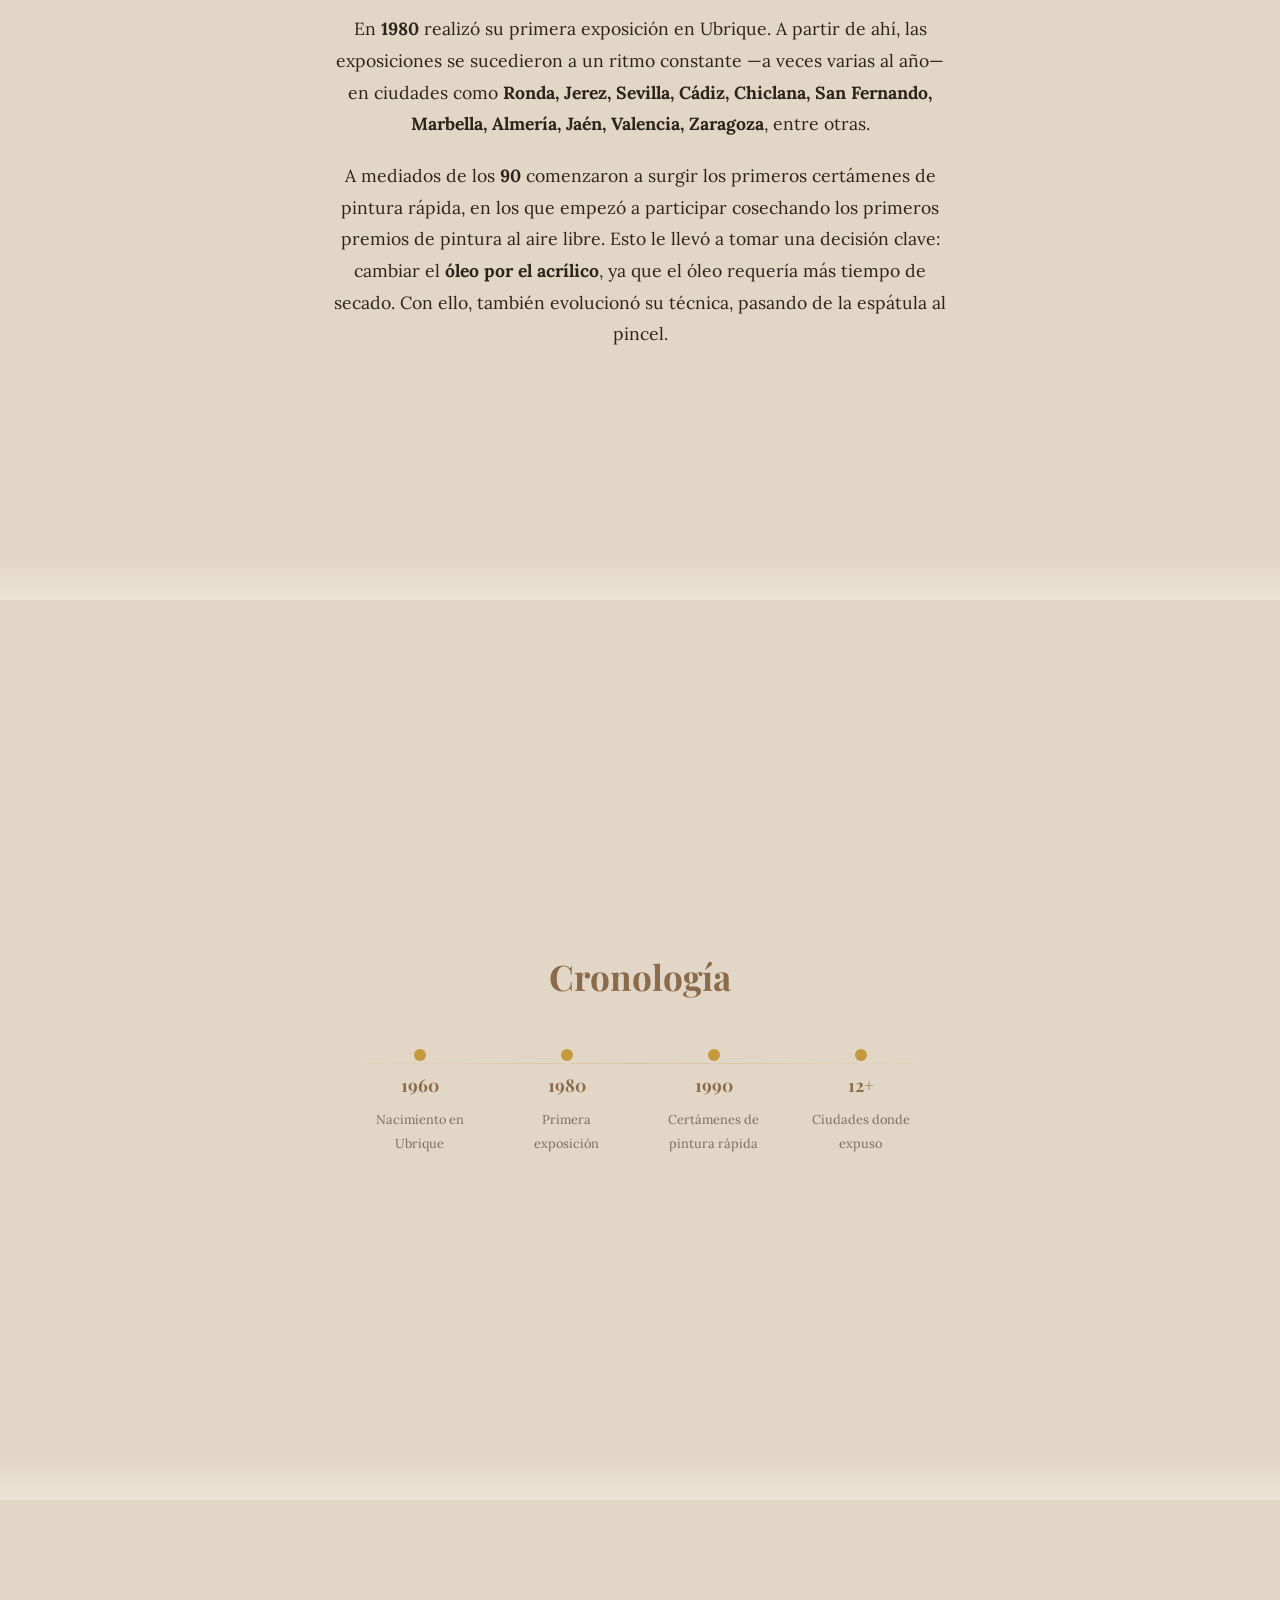
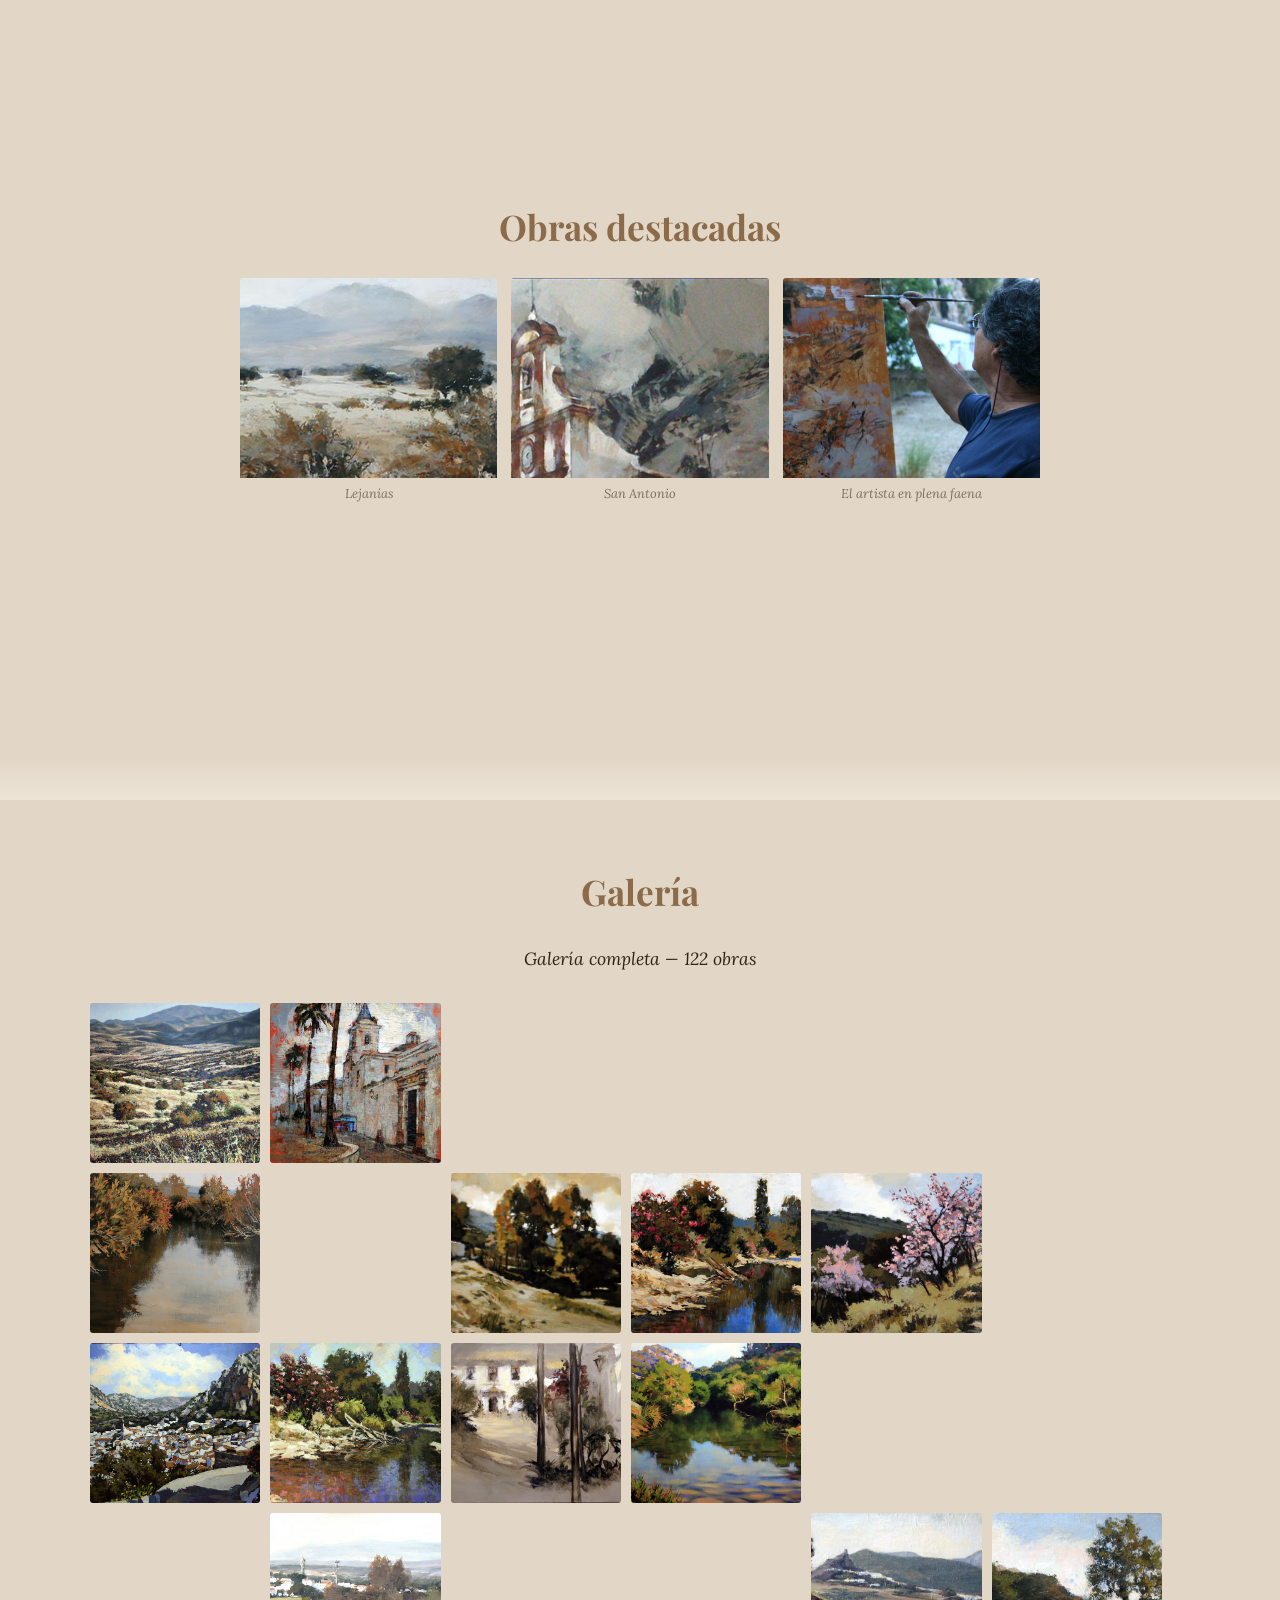
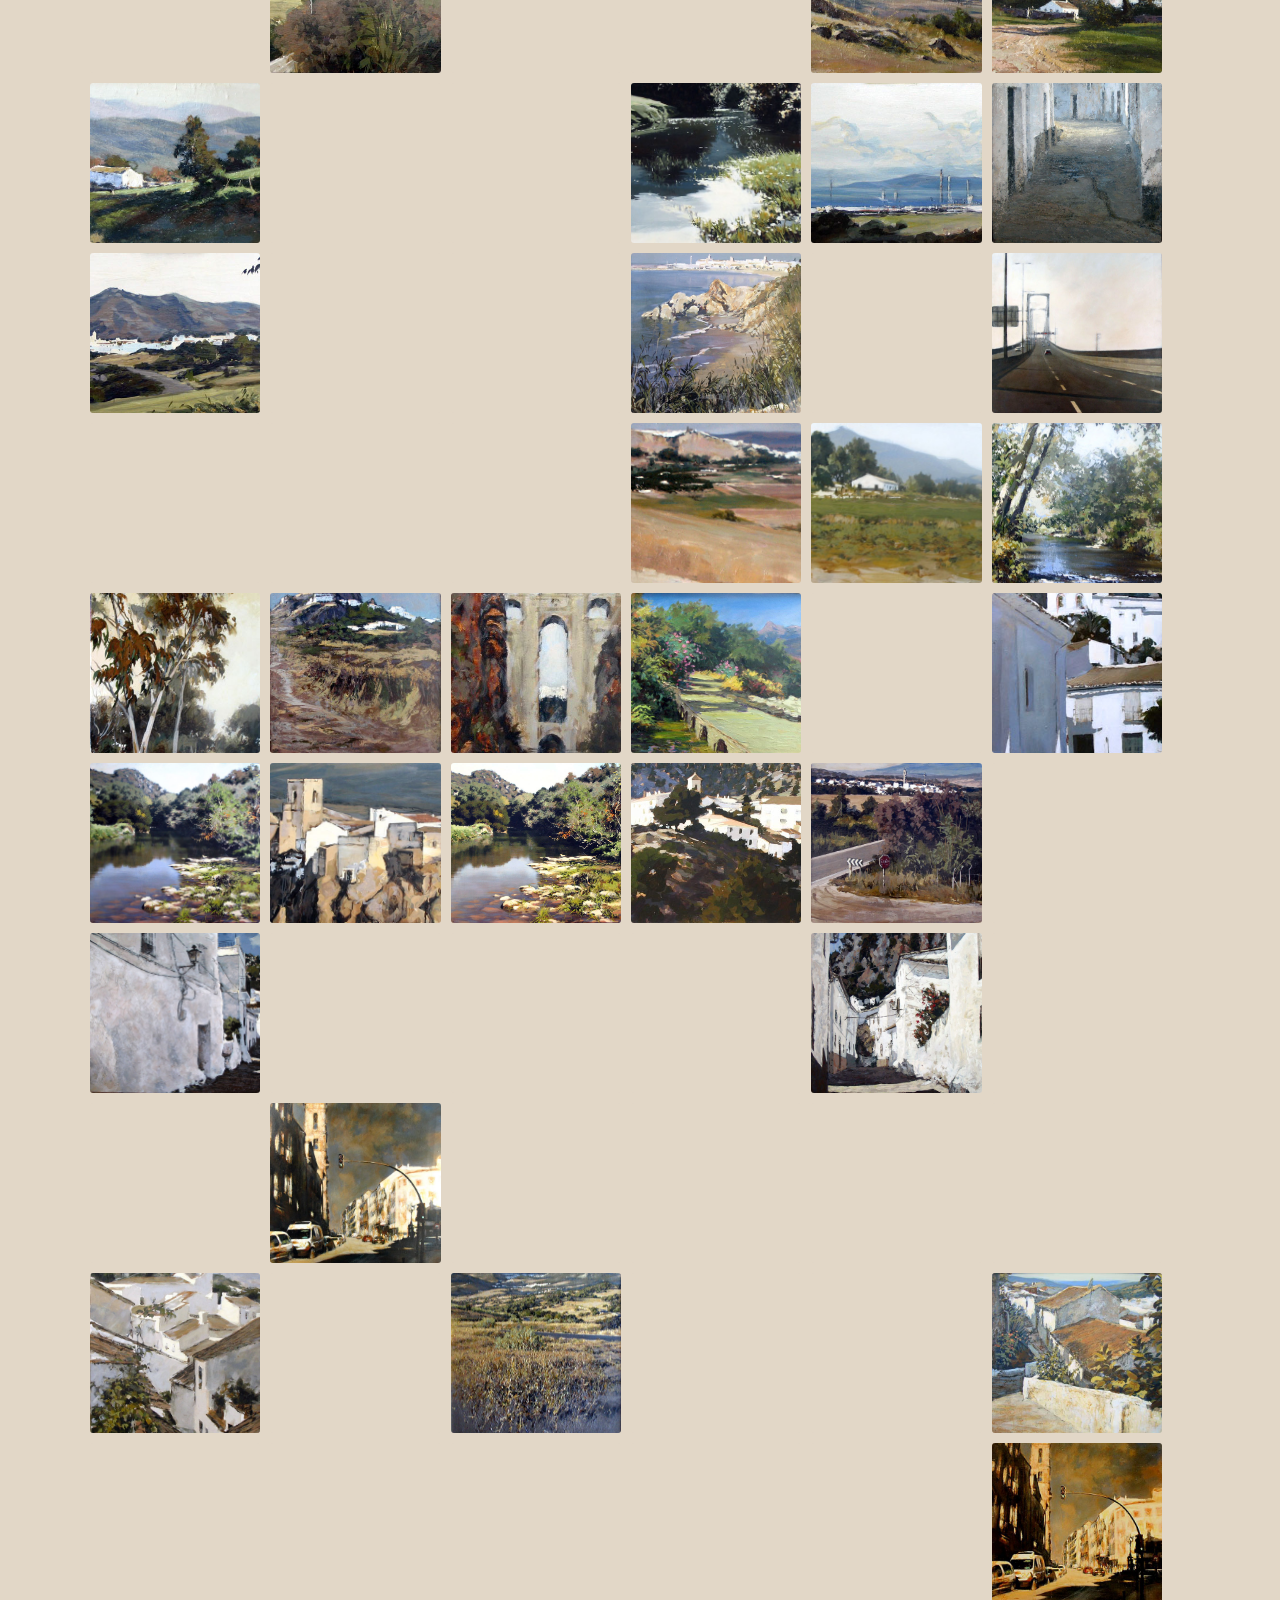
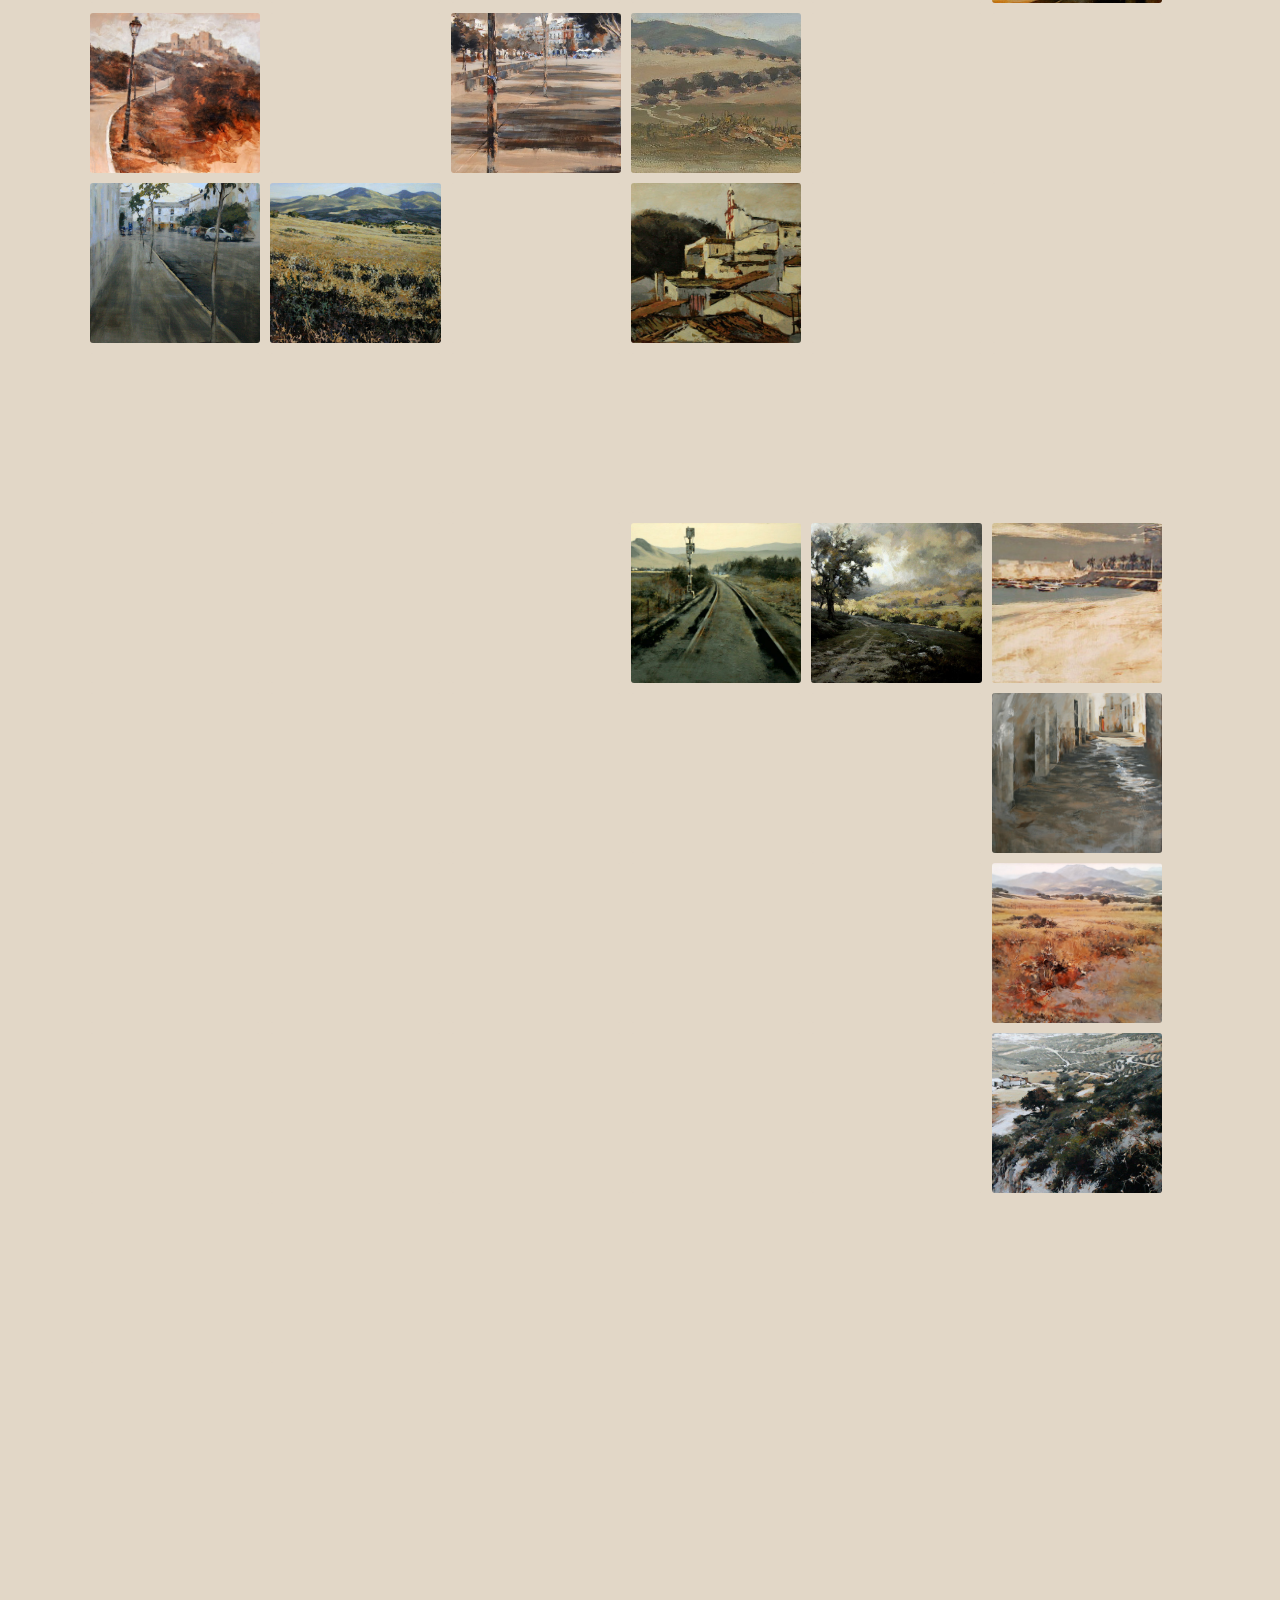
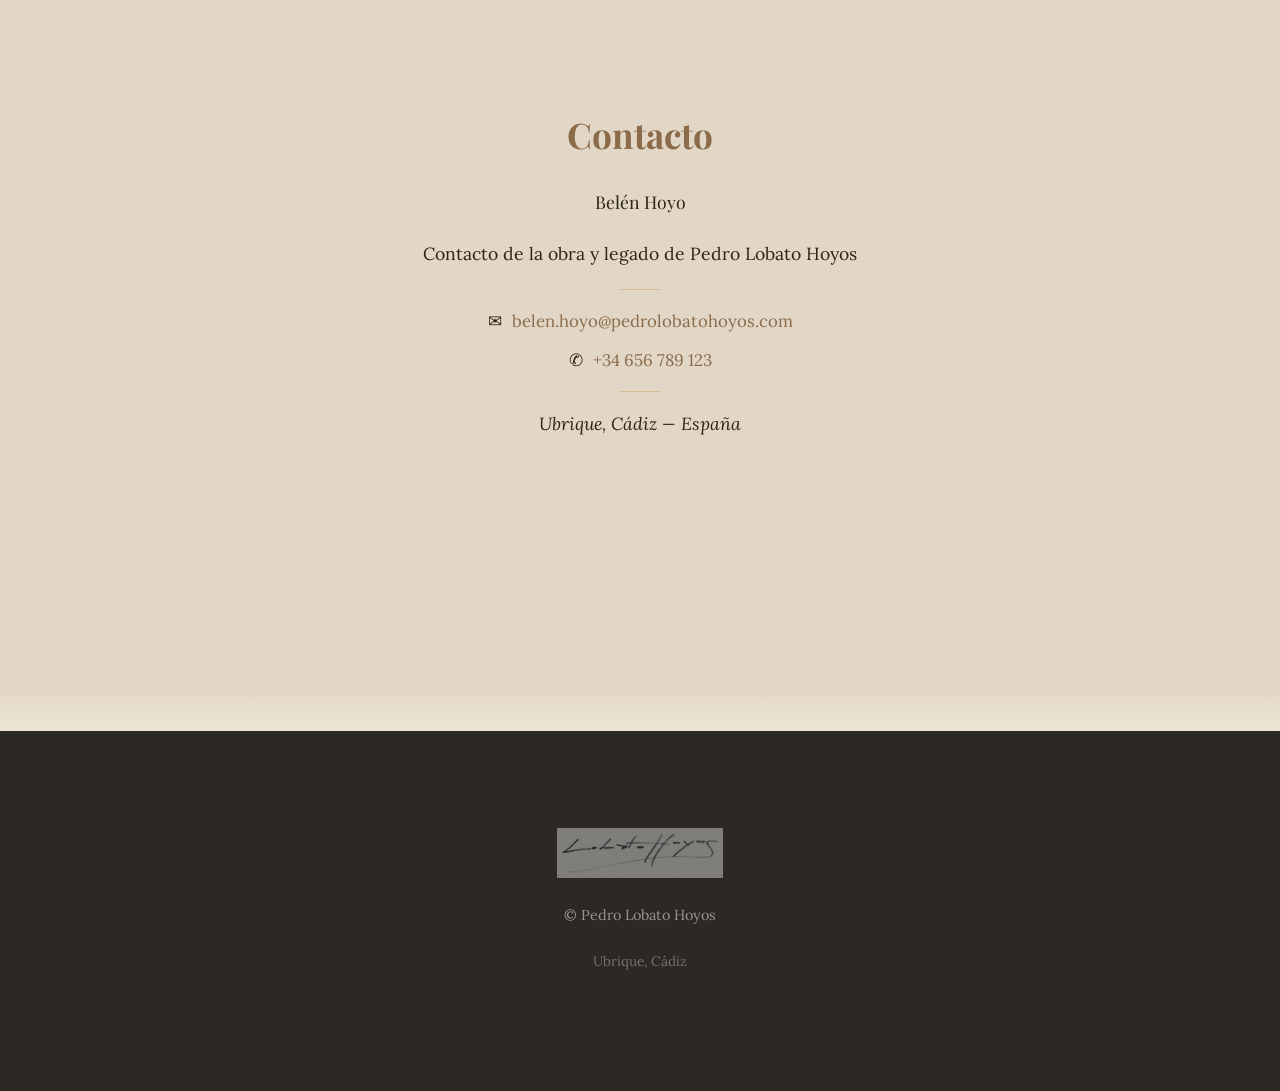
==== commit 7234df52: "Polish: auto-hide nav pills, unify @media blocks, remove !important, gallery counter, hero text-shad" ====
--- a/index.html
+++ b/index.html
@@ -156,6 +156,7 @@
     <section class="slide" id="slide-galeria">
         <div class="slide-content slide-content--full" data-reveal>
             <h2 class="slide-heading">Galería</h2>
+            <p class="gallery-count"></p>
             <div class="gallery-grid" id="gallery-grid"></div>
         </div>
     </section>
--- a/css/style.css
+++ b/css/style.css
@@ -15,10 +15,18 @@
     --color-text-muted: #7A6E5E;
     --font-display: 'Playfair Display', Georgia, serif;
     --font-body: 'Lora', Georgia, 'Times New Roman', serif;
+    --touch-target: 44px;
+    --nav-height: 60px;
 }
 
 html {
     scroll-behavior: smooth;
+}
+
+@media (prefers-reduced-motion: reduce) {
+    html {
+        scroll-behavior: auto;
+    }
 }
 
 body {
@@ -104,12 +112,12 @@
     background: linear-gradient(180deg, transparent, var(--color-bg));
 }
 
-.slide-light {
-    background-color: var(--color-bg-alt) !important;
-}
-
-.slide-light::after {
-    background: linear-gradient(180deg, transparent, var(--color-bg)) !important;
+.slide.slide-light {
+    background-color: var(--color-bg-alt);
+}
+
+.slide.slide-light::after {
+    background: linear-gradient(180deg, transparent, var(--color-bg));
 }
 
 /* Hero */
@@ -174,6 +182,7 @@
     color: white;
     letter-spacing: 0.03em;
     margin-bottom: 14px;
+    text-shadow: 0 2px 12px rgba(0, 0, 0, 0.35);
 }
 
 /* Scroll indicator */
@@ -404,6 +413,13 @@
 
 .gallery-grid img:hover {
     transform: scale(1.03);
+}
+
+.gallery-count {
+    font-size: 0.85rem;
+    color: var(--color-text-muted);
+    font-style: italic;
+    margin-bottom: 16px;
 }
 
 /* ===== LIGHTBOX ===== */
@@ -459,6 +475,11 @@
     opacity: 0.7;
     transition: opacity 0.2s;
     z-index: 1;
+    min-width: var(--touch-target);
+    min-height: var(--touch-target);
+    display: flex;
+    align-items: center;
+    justify-content: center;
 }
 
 .lightbox-close:hover { opacity: 1; }
@@ -476,12 +497,17 @@
     opacity: 0.5;
     transition: opacity 0.2s;
     z-index: 1;
+    min-width: var(--touch-target);
+    min-height: var(--touch-target);
+    display: flex;
+    align-items: center;
+    justify-content: center;
 }
 
 .lightbox-nav:hover { opacity: 1; }
 
-.lightbox-prev { left: 10px; }
-.lightbox-next { right: 10px; }
+.lightbox-prev { left: 16px; }
+.lightbox-next { right: 16px; }
 
 /* ===== CONTACT ===== */
 
@@ -534,8 +560,8 @@
 
 /* ===== FOOTER ===== */
 
-.slide-footer {
-    background-color: var(--color-bg-dark) !important;
+.slide.slide-footer {
+    background-color: var(--color-bg-dark);
     color: rgba(255, 255, 255, 0.6);
     min-height: 40vh;
 }
@@ -593,6 +619,11 @@
     opacity: 0;
     pointer-events: none;
     transition: opacity 0.3s ease, transform 0.2s ease;
+    min-width: var(--touch-target);
+    min-height: var(--touch-target);
+    display: flex;
+    align-items: center;
+    justify-content: center;
 }
 
 .back-to-top.visible {
@@ -609,7 +640,7 @@
 
 .progress-bar {
     position: fixed;
-    top: 0;
+    bottom: 0;
     left: 0;
     width: 0%;
     height: 3px;
@@ -662,6 +693,7 @@
     padding: 4px 12px 4px 8px;
     border-radius: 14px;
     background: transparent;
+    min-height: var(--touch-target);
 }
 
 .slide-nav-dot:hover {
@@ -707,6 +739,20 @@
     transform: scale(1.2);
 }
 
+/* ===== NAV AUTO-HIDE (DESKTOP) ===== */
+
+@media (min-width: 769px) {
+    .slide-nav {
+        opacity: 0;
+        transition: opacity 0.4s ease;
+    }
+
+    .slide-nav.visible,
+    .slide-nav:hover {
+        opacity: 1;
+    }
+}
+
 /* ===== LIGHTBOX LOADING STATE ===== */
 
 .lightbox.loading .lightbox-image {
@@ -840,14 +886,57 @@
     .lightbox-prev { left: 4px; }
     .lightbox-next { right: 4px; }
 
+    /* Mobile nav bar */
     .slide-nav {
-        display: none;
+        display: flex;
+        flex-direction: row;
+        top: auto;
+        bottom: 0;
+        left: 0;
+        right: 0;
+        transform: none;
+        justify-content: center;
+        gap: 8px;
+        padding: 12px;
+        background: rgba(237, 228, 214, 0.95);
+        backdrop-filter: blur(8px);
+        border-top: 1px solid rgba(196, 154, 60, 0.15);
+        z-index: 1000;
+    }
+    .slide-nav::before { display: none; }
+    .nav-dot-label { display: none; }
+    .slide-nav-dot { 
+        padding: 8px; 
+        max-width: none; 
+        min-width: var(--touch-target);
+        min-height: var(--touch-target);
+    }
+    .nav-dot-indicator {
+        width: 10px;
+        height: 10px;
+    }
+    .slide-nav-dot.active .nav-dot-indicator,
+    .slide-nav-dot:hover .nav-dot-indicator {
+        background: var(--color-primary-light);
+        border-color: var(--color-primary-light);
+    }
+
+    /* Adjust back-to-top for mobile nav */
+    .back-to-top {
+        bottom: calc(var(--nav-height) + 16px);
     }
 }
 
 @media (max-width: 480px) {
     .slide-title {
         font-size: 1.6rem;
+    }
+
+    .timeline-item {
+        flex: 1 1 100%;
+    }
+    .timeline {
+        gap: 16px;
     }
 
     .mini-gallery .gallery-item img {
@@ -876,6 +965,11 @@
         scroll-behavior: auto !important;
     }
 
+    .slide-nav {
+        opacity: 1 !important;
+        transition: none !important;
+    }
+
     [data-reveal] {
         opacity: 1 !important;
         transform: none !important;
@@ -892,6 +986,11 @@
 
     .back-to-top.visible {
         opacity: 1 !important;
+    }
+
+    .timeline-year[data-target] {
+        animation: none !important;
+        transition: none !important;
     }
 }
 
@@ -918,6 +1017,8 @@
     .scroll-indicator { display: none; }
     .back-to-top { display: none; }
     .lightbox { display: none !important; }
+    .slide-nav { display: none; }
+    .progress-bar { display: none; }
 
     [data-reveal] {
         opacity: 1 !important;
